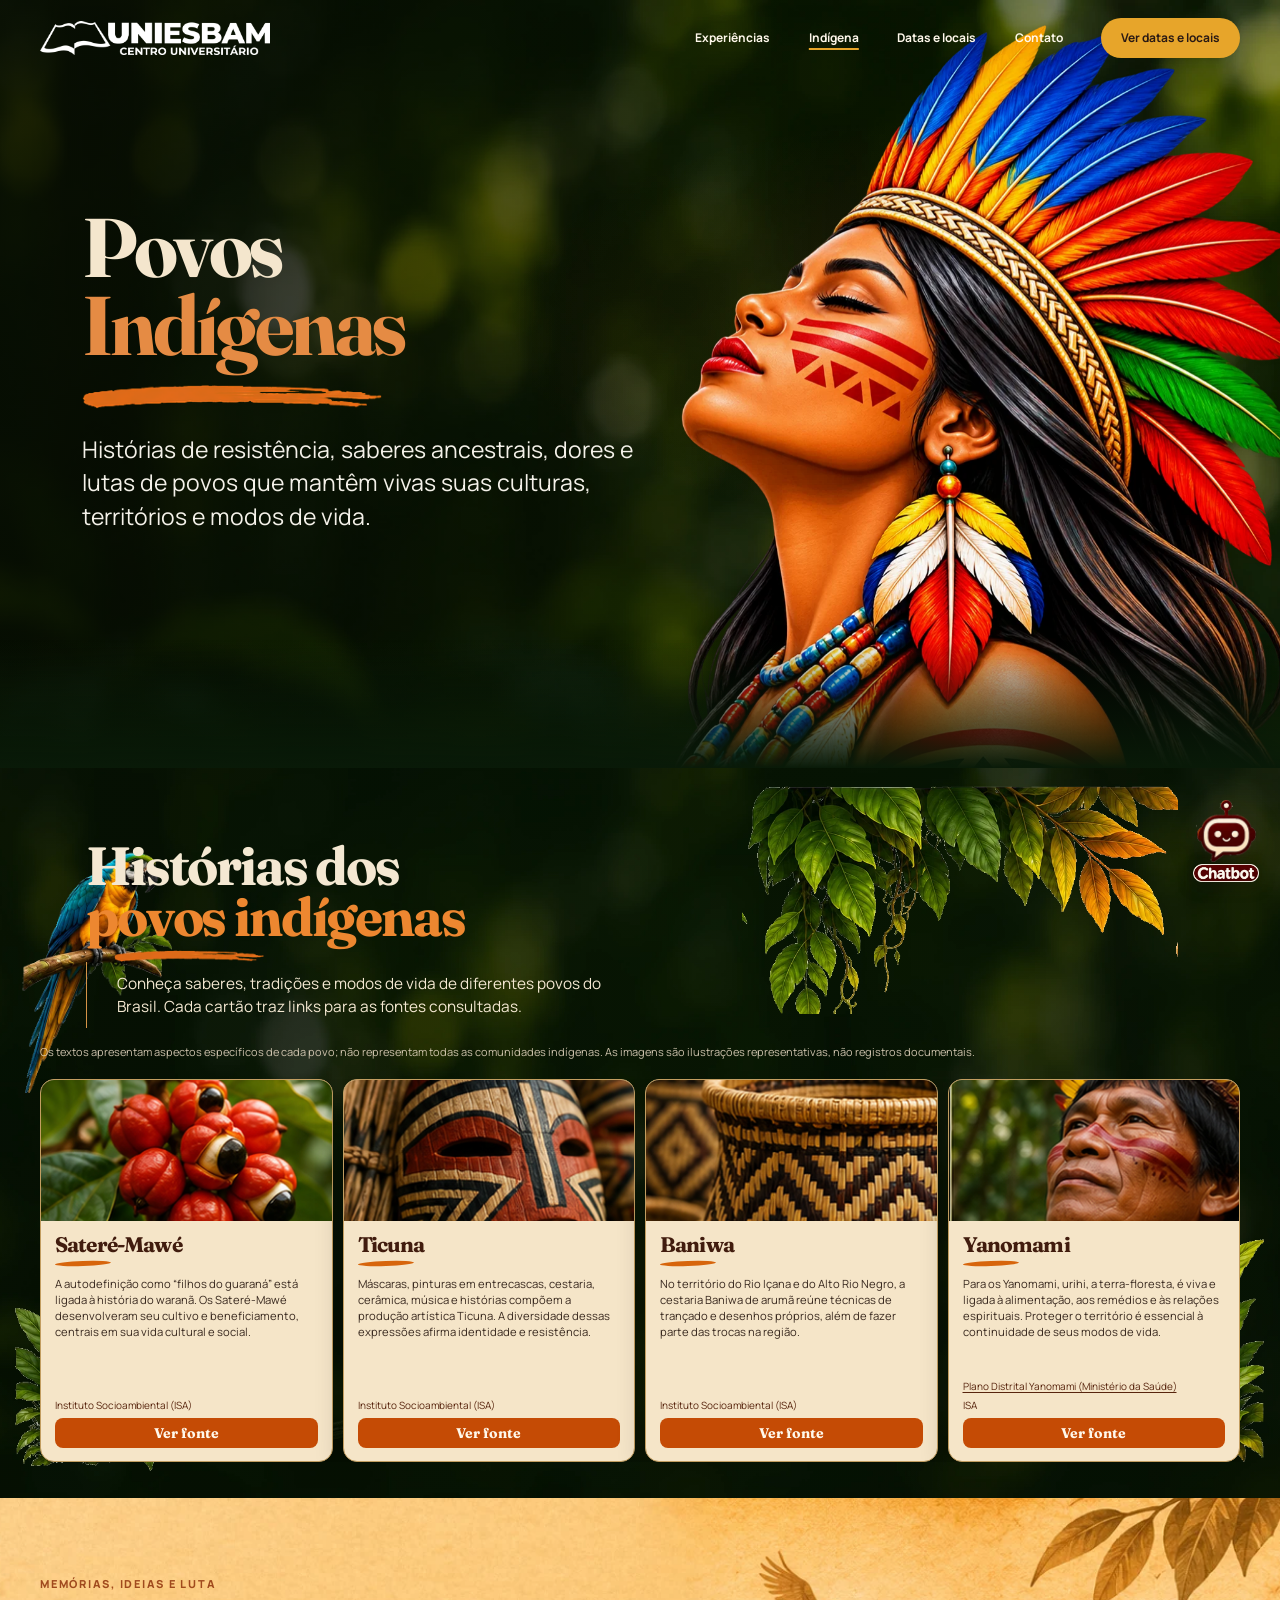
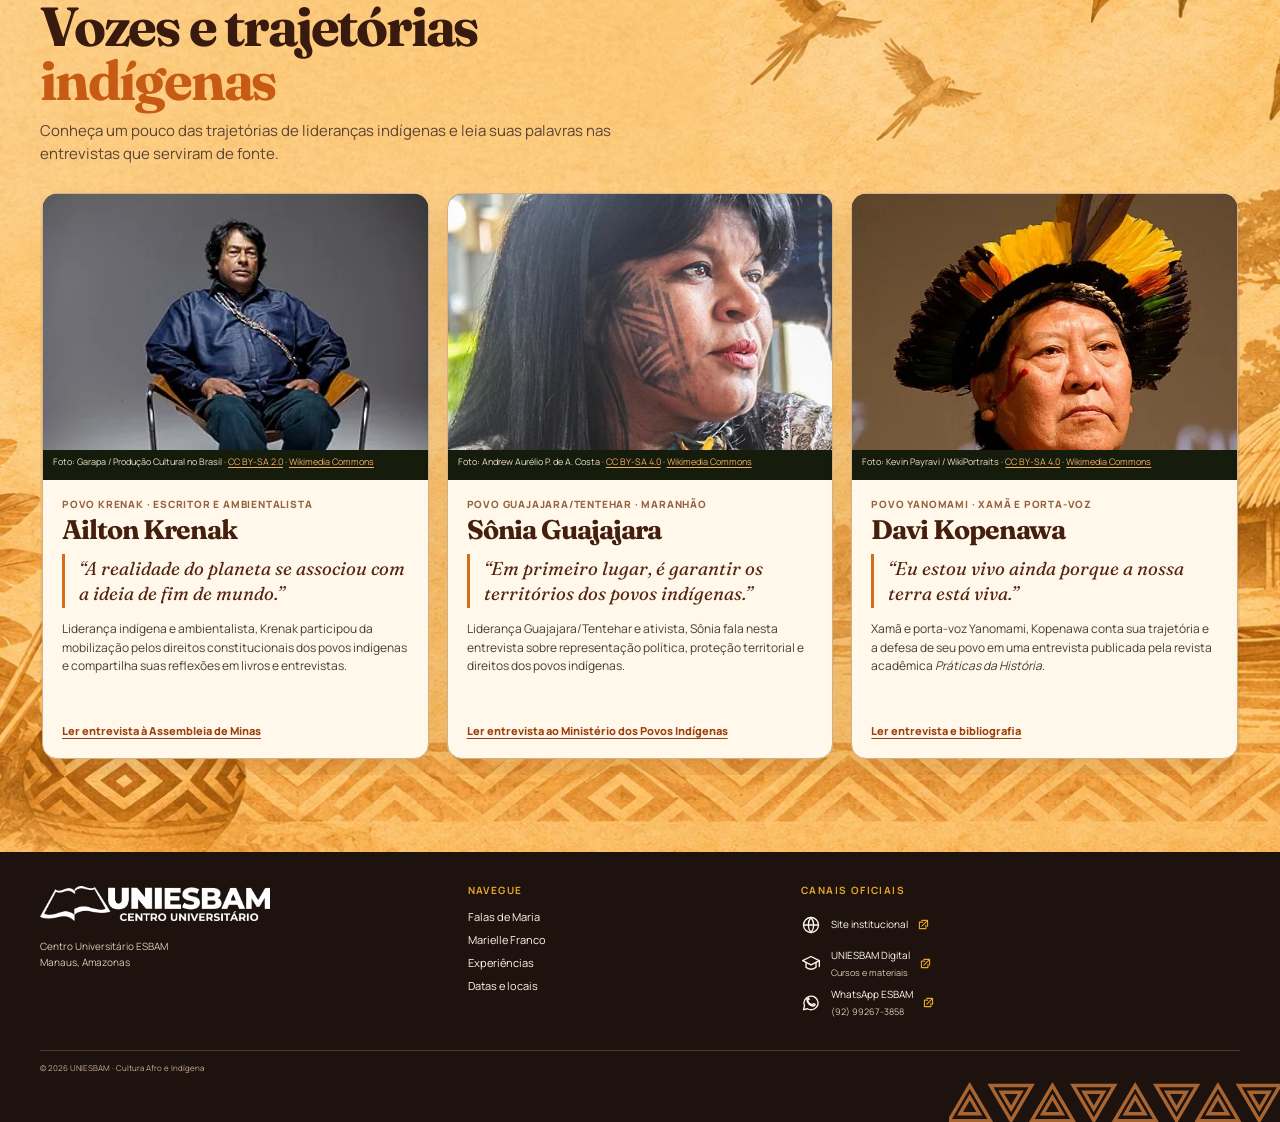
==== indigenas.html @ f7f9274e "Otimiza imagens em WebP para carregamento rápido" ====
<!doctype html>
<html lang="pt-BR">
<head>
  <meta charset="utf-8">
  <link rel="icon" href="assets/favicon.png?v=1" type="image/png" sizes="64x64">
  <meta name="viewport" content="width=device-width, initial-scale=1">
  <meta name="theme-color" content="#101608">
  <meta name="description" content="Hist&oacute;rias de resist&ecirc;ncia, saberes ancestrais, lutas e culturas dos povos ind&iacute;genas.">
  <title>Povos Ind&iacute;genas | UNIESBAM</title>
  <link rel="preconnect" href="https://fonts.googleapis.com">
  <link rel="preconnect" href="https://fonts.gstatic.com" crossorigin>
  <link href="https://fonts.googleapis.com/css2?family=Fraunces:opsz,wght@9..144,500;9..144,600;9..144,700&family=Manrope:wght@400;500;600;700;800&display=swap" rel="stylesheet">
  <link rel="stylesheet" href="assets/tokens.css">
  <link rel="stylesheet" href="css/estilos.css">
  <link rel="stylesheet" href="css/indigenas.css">
  <script src="js/script.js" defer></script>
</head>
<body class="pagina-indigenas">
  <a class="pular-conteudo" href="#conteudo">Pular para o conte&uacute;do</a>
  <header class="cabecalho" id="inicio">
    <div class="container cabecalho__interno">
      <a class="marca" href="index.html#inicio" aria-label="UNIESBAM — in&iacute;cio">
        <img class="marca__imagem" src="assets/logo-uniesbam-oficial-branca.png" alt="UNIESBAM — Centro Universit&aacute;rio ESBAM" width="703" height="106">
      </a>
      <button class="menu-alternar" type="button" aria-expanded="false" aria-controls="navegacao-principal" aria-label="Abrir menu">
        <span></span><span></span><span></span>
      </button>
      <nav class="navegacao" id="navegacao-principal" aria-label="Navega&ccedil;&atilde;o principal">
        <a href="index.html#experiencias">Experi&ecirc;ncias</a>
        <a href="indigenas.html" aria-current="page">Ind&iacute;gena</a>
        <a href="index.html#datas">Datas e locais</a>
        <a href="index.html#contato">Contato</a>
        <a class="navegacao__cta" href="index.html#datas">Ver datas e locais</a>
      </nav>
    </div>
  </header>
  <main id="conteudo">
    <section class="ind-hero" aria-labelledby="titulo-indigenas">
      <div class="ind-hero__copy">
        <h1 id="titulo-indigenas">Povos<br><span>Ind&iacute;genas</span></h1>
        <img class="ind-hero__pincelada" src="assets/indigenas/05_pincelada_laranja.png" alt="" aria-hidden="true">
        <p>Hist&oacute;rias de resist&ecirc;ncia, saberes ancestrais, dores e lutas de povos que mant&ecirc;m vivas suas culturas, territ&oacute;rios e modos de vida.</p>
      </div>
      <img class="ind-hero__personagem" src="assets/optimized/02_personagem_indigena_espelhada_transparente.webp" alt="Ilustra&ccedil;&atilde;o art&iacute;stica de uma mulher ind&iacute;gena com cocar de penas coloridas, adornos e pintura facial." width="1536" height="1024">
    </section>
    <section class="historias" id="historias" aria-labelledby="titulo-historias">
      <img class="historias__ornamento historias__ornamento--arara" src="assets/optimized/01_arara_amarela_azul_sem_borda_v2.webp" alt="" aria-hidden="true">
      <img class="historias__ornamento historias__ornamento--folhas-topo" src="assets/optimized/02_folhas_superiores_sem_borda_v2.webp" alt="" aria-hidden="true">
      <img class="historias__ornamento historias__ornamento--folhas-esquerda" src="assets/optimized/05_folhagem_inferior_esquerda_sem_borda_v2.webp" alt="" aria-hidden="true">
      <img class="historias__ornamento historias__ornamento--folhas-direita" src="assets/optimized/06_folhagem_inferior_direita_sem_borda_v2.webp" alt="" aria-hidden="true">
      <img class="historias__ornamento historias__ornamento--ondas" src="assets/optimized/08_linhas_ondas_ornamentais_sem_borda_v2.webp" alt="" aria-hidden="true">
      <div class="container">
        <header class="historias__cabecalho">
          <div class="historias__abertura">
            <h2 id="titulo-historias">Hist&oacute;rias dos<br><span>povos ind&iacute;genas</span></h2>
            <p>Conhe&ccedil;a saberes, tradi&ccedil;&otilde;es e modos de vida de diferentes povos do Brasil. Cada cart&atilde;o traz links para as fontes consultadas.</p>
          </div>
        </header>
        <p class="historias__nota">Os textos apresentam aspectos espec&iacute;ficos de cada povo; n&atilde;o representam todas as comunidades ind&iacute;genas. As imagens s&atilde;o ilustra&ccedil;&otilde;es representativas, n&atilde;o registros documentais.</p>
        <div class="historias__janela" data-historias-janela role="region" aria-roledescription="carrossel" aria-label="Povos indígenas do Brasil" aria-live="off">
        <div class="historias__grade" data-historias-carrossel>
          <article class="historia-card">
            <img class="historia-card__imagem" src="assets/indigenas/historias/01_satere_mawe_guarana.webp" alt="Ilustra&ccedil;&atilde;o de frutos de guaran&aacute; entre folhas verdes." width="1200" height="750" loading="lazy">
            <div class="historia-card__corpo">
              <h3>Sater&eacute;-Maw&eacute;</h3>
              <p>A autodefini&ccedil;&atilde;o como &ldquo;filhos do guaran&aacute;&rdquo; est&aacute; ligada &agrave; hist&oacute;ria do waran&atilde;. Os Sater&eacute;-Maw&eacute; desenvolveram seu cultivo e beneficiamento, centrais em sua vida cultural e social.</p>
              <a class="historia-card__fonte" href="https://pib.socioambiental.org/pt/Povo%3ASater%C3%A9_Maw%C3%A9" target="_blank" rel="noopener noreferrer"><span>Instituto Socioambiental (ISA)</span><strong>Ver fonte</strong></a>
            </div>
          </article>
          <article class="historia-card">
            <img class="historia-card__imagem" src="assets/indigenas/historias/02_ticuna_arte_mascaras.webp" alt="Ilustra&ccedil;&atilde;o de m&aacute;scara e grafismos inspirados em arte Ticuna." width="1200" height="750" loading="lazy">
            <div class="historia-card__corpo">
              <h3>Ticuna</h3>
              <p>M&aacute;scaras, pinturas em entrecascas, cestaria, cer&acirc;mica, m&uacute;sica e hist&oacute;rias comp&otilde;em a produ&ccedil;&atilde;o art&iacute;stica Ticuna. A diversidade dessas express&otilde;es afirma identidade e resist&ecirc;ncia.</p>
              <a class="historia-card__fonte" href="https://pib.socioambiental.org/pt/Povo%3ATicuna" target="_blank" rel="noopener noreferrer"><span>Instituto Socioambiental (ISA)</span><strong>Ver fonte</strong></a>
            </div>
          </article>
          <article class="historia-card">
            <img class="historia-card__imagem" src="assets/indigenas/historias/03_baniwa_cestaria_aruma.webp" alt="Ilustra&ccedil;&atilde;o de cestaria Baniwa de arum&atilde; com fibras naturais." width="1200" height="750" loading="lazy">
            <div class="historia-card__corpo">
              <h3>Baniwa</h3>
              <p>No territ&oacute;rio do Rio I&ccedil;ana e do Alto Rio Negro, a cestaria Baniwa de arum&atilde; re&uacute;ne t&eacute;cnicas de tran&ccedil;ado e desenhos pr&oacute;prios, al&eacute;m de fazer parte das trocas na regi&atilde;o.</p>
              <a class="historia-card__fonte" href="https://pib.socioambiental.org/pt/Povo%3ABaniwa" target="_blank" rel="noopener noreferrer"><span>Instituto Socioambiental (ISA)</span><strong>Ver fonte</strong></a>
            </div>
          </article>
          <article class="historia-card">
            <figure class="historia-card__figura">
              <img class="historia-card__imagem" src="assets/indigenas/historias/04_retrato_indigena_ilustrativo.webp" alt="Ilustra&ccedil;&atilde;o de um homem ind&iacute;gena fict&iacute;cio; n&atilde;o representa uma etnia espec&iacute;fica." width="1200" height="750" loading="lazy">
            </figure>
            <div class="historia-card__corpo">
              <h3>Yanomami</h3>
              <p>Para os Yanomami, urihi, a terra-floresta, &eacute; viva e ligada &agrave; alimenta&ccedil;&atilde;o, aos rem&eacute;dios e &agrave;s rela&ccedil;&otilde;es espirituais. Proteger o territ&oacute;rio &eacute; essencial &agrave; continuidade de seus modos de vida.</p>
              <div class="historia-card__fontes">
                <a class="historia-card__fonte" href="https://pib.socioambiental.org/pt/Povo%3AYanomami" target="_blank" rel="noopener noreferrer"><span>ISA</span><strong>Ver fonte</strong></a>
                <a class="historia-card__fonte-secundaria" href="https://www.gov.br/saude/pt-br/composicao/sesai/planos-distritais-2024-2027/plano-distrital-yanomami" target="_blank" rel="noopener noreferrer">Plano Distrital Yanomami (Minist&eacute;rio da Sa&uacute;de)</a>
              </div>
            </div>
          </article>
          <article class="historia-card">
            <figure class="historia-card__figura">
              <img class="historia-card__imagem" src="assets/optimized/guarani-mbya.webp" alt="Menino Mbya Guarani à beira de um riacho." width="960" height="640" loading="lazy">
              <figcaption>Foto: Horacio Cambeiro · <a href="https://creativecommons.org/licenses/by-sa/4.0/" target="_blank" rel="noopener noreferrer">CC BY-SA 4.0</a> · <a href="https://commons.wikimedia.org/wiki/File:Mbya_Guarani_Boy_with_a_dog.jpg" target="_blank" rel="noopener noreferrer">Wikimedia Commons</a></figcaption>
            </figure>
            <div class="historia-card__corpo">
              <h3>Guarani Mbya</h3>
              <p>Os Mbya mantêm práticas próprias de cultivo e uma relação entre agricultura, vida comunitária e celebrações. A diversidade de variedades tradicionais de milho e outros cultivos tem papel importante nesse conhecimento.</p>
              <a class="historia-card__fonte" href="https://pib.socioambiental.org/pt/Povo%3AGuarani_Mbya" target="_blank" rel="noopener noreferrer"><span>Instituto Socioambiental (ISA)</span><strong>Ver fonte</strong></a>
            </div>
          </article>
          <article class="historia-card">
            <figure class="historia-card__figura">
              <img class="historia-card__imagem" src="assets/optimized/mebengokre-kayapo.webp" alt="Patkore Kayapó durante a COP30 em Belém." width="960" height="640" loading="lazy">
              <figcaption>Foto: Xuthoria · <a href="https://creativecommons.org/licenses/by-sa/4.0/" target="_blank" rel="noopener noreferrer">CC BY-SA 4.0</a> · <a href="https://commons.wikimedia.org/wiki/File:COP30_-_Patkore_Kayap%C3%B3_01.jpg" target="_blank" rel="noopener noreferrer">Wikimedia Commons</a></figcaption>
            </figure>
            <div class="historia-card__corpo">
              <h3>Mebêngôkre (Kayapó)</h3>
              <p>Mebêngôkre é a autodenominação do povo conhecido também como Kayapó. A vida coletiva inclui uma forte tradição de oratória e cerimônias que articulam relações entre aldeia, floresta e mundo natural.</p>
              <a class="historia-card__fonte" href="https://pib.socioambiental.org/pt/Povo%3AMebeng%C3%B4kre_%28Kayap%C3%B3%29" target="_blank" rel="noopener noreferrer"><span>Instituto Socioambiental (ISA)</span><strong>Ver fonte</strong></a>
            </div>
          </article>
          <article class="historia-card">
            <figure class="historia-card__figura">
              <img class="historia-card__imagem" src="assets/optimized/wajapi.webp" alt="Artesanato Wajãpi fotografado em Macapá." width="960" height="640" loading="lazy">
              <figcaption>Crédito: Márcia do Carmo / MTur · Domínio público · <a href="https://commons.wikimedia.org/wiki/File:MarciaDoCarmo_Artesanato_colar_etnia_waiapi_Macapa_AP_(27100149438).jpg" target="_blank" rel="noopener noreferrer">Wikimedia Commons</a></figcaption>
            </figure>
            <div class="historia-card__corpo">
              <h3>Wajãpi</h3>
              <p>No Amapá, os Wajãpi vivem em aldeias e casas distribuídas entre rios, roças e caminhos. A mobilidade entre esses lugares acompanha atividades cotidianas e relações entre diferentes grupos locais.</p>
              <a class="historia-card__fonte" href="https://pib.socioambiental.org/pt/Povo%3AWaj%C3%A3pi" target="_blank" rel="noopener noreferrer"><span>Instituto Socioambiental (ISA)</span><strong>Ver fonte</strong></a>
            </div>
          </article>
          <article class="historia-card">
            <figure class="historia-card__figura">
              <img class="historia-card__imagem" src="assets/optimized/kraho.webp" alt="Cesto Krahô da coleção sul-americana do Museu Americano de História Natural." width="960" height="640" loading="lazy">
              <figcaption>Foto: Daderot · <a href="https://creativecommons.org/publicdomain/zero/1.0/" target="_blank" rel="noopener noreferrer">CC0</a> · <a href="https://commons.wikimedia.org/wiki/File:Basket,_Krah%C3%B4_-_AMNH_-_DSC06166.JPG" target="_blank" rel="noopener noreferrer">Wikimedia Commons</a></figcaption>
            </figure>
            <div class="historia-card__corpo">
              <h3>Krahô</h3>
              <p>Povo Timbira do Tocantins, os Krahô mantêm conhecimentos e práticas coletivas ligados a rituais, transmissão de nomes e relações de parentesco. As corridas de toras integram diferentes celebrações.</p>
              <a class="historia-card__fonte" href="https://pib.socioambiental.org/pt/Povo%3AKrah%C3%B4" target="_blank" rel="noopener noreferrer"><span>Instituto Socioambiental (ISA)</span><strong>Ver fonte</strong></a>
            </div>
          </article>
          <article class="historia-card">
            <figure class="historia-card__figura">
              <img class="historia-card__imagem" src="assets/optimized/wauja.webp" alt="Cacique Wauja Atamaitsumpa, na aldeia Piyulaga, em 2007." width="960" height="640" loading="lazy">
              <figcaption>Foto: Ian Starr · <a href="https://creativecommons.org/licenses/by-sa/3.0/" target="_blank" rel="noopener noreferrer">CC BY-SA 3.0</a> · <a href="https://commons.wikimedia.org/wiki/File:Chief-Atamai-2007.jpg" target="_blank" rel="noopener noreferrer">Wikimedia Commons</a></figcaption>
            </figure>
            <div class="historia-card__corpo">
              <h3>Wauja</h3>
              <p>Habitantes do Território Indígena do Xingu, os Wauja são reconhecidos por sua cerâmica, cestaria, arte plumária e máscaras rituais. Esses conhecimentos se relacionam a uma cosmologia própria.</p>
              <a class="historia-card__fonte" href="https://pib.socioambiental.org/pt/Povo%3AWauja" target="_blank" rel="noopener noreferrer"><span>Instituto Socioambiental (ISA)</span><strong>Ver fonte</strong></a>
            </div>
          </article>
        </div>
        </div>
      </div>
    </section>
    <section class="vozes" id="vozes" aria-labelledby="titulo-vozes">
      <div class="container">
        <header class="vozes__cabecalho">
          <p class="vozes__sobretitulo">Mem&oacute;rias, ideias e luta</p>
          <h2 id="titulo-vozes">Vozes e trajet&oacute;rias<br><span>ind&iacute;genas</span></h2>
          <p>Conhe&ccedil;a um pouco das trajet&oacute;rias de lideran&ccedil;as ind&iacute;genas e leia suas palavras nas entrevistas que serviram de fonte.</p>
        </header>
        <div class="vozes__janela">
        <div class="vozes__grade" data-vozes-carrossel role="region" aria-roledescription="carrossel" aria-label="Trajet&oacute;rias e falas de pessoas ind&iacute;genas" aria-live="off">
          <article class="voz-card">
            <figure class="voz-card__retrato">
              <img src="assets/optimized/ailton-krenak.webp" alt="Ailton Krenak sentado durante entrevista." width="330" height="220" loading="lazy">
              <figcaption>Foto: Garapa / Produ&ccedil;&atilde;o Cultural no Brasil &middot; <a href="https://creativecommons.org/licenses/by-sa/2.0/" target="_blank" rel="noopener noreferrer">CC BY-SA 2.0</a> &middot; <a href="https://commons.wikimedia.org/wiki/File:Ailton_Krenak_(5269420566).jpg" target="_blank" rel="noopener noreferrer">Wikimedia Commons</a></figcaption>
            </figure>
            <div class="voz-card__corpo">
              <p class="voz-card__povo">Povo Krenak &middot; escritor e ambientalista</p>
              <h3>Ailton Krenak</h3>
              <blockquote>&ldquo;A realidade do planeta se associou com a ideia de fim de mundo.&rdquo;</blockquote>
              <p class="voz-card__bio">Lideran&ccedil;a ind&iacute;gena e ambientalista, Krenak participou da mobiliza&ccedil;&atilde;o pelos direitos constitucionais dos povos ind&iacute;genas e compartilha suas reflex&otilde;es em livros e entrevistas.</p>
              <a class="voz-card__fonte" href="https://www.almg.gov.br/acompanhe/noticias/arquivos/2020/07/29_memoria_e_poder_ailton_krenak.html" target="_blank" rel="noopener noreferrer">Ler entrevista &agrave; Assembleia de Minas</a>
            </div>
          </article>
          <article class="voz-card">
            <figure class="voz-card__retrato">
              <img src="assets/optimized/sonia-guajajara.webp" alt="S&ocirc;nia Guajajara em retrato durante encontro do PSOL em 2017." width="330" height="220" loading="lazy">
              <figcaption>Foto: Andrew Aur&eacute;lio P. de A. Costa &middot; <a href="https://creativecommons.org/licenses/by-sa/4.0/" target="_blank" rel="noopener noreferrer">CC BY-SA 4.0</a> &middot; <a href="https://commons.wikimedia.org/wiki/File:S%C3%B4nia_Guajajara_(cropped).jpg" target="_blank" rel="noopener noreferrer">Wikimedia Commons</a></figcaption>
            </figure>
            <div class="voz-card__corpo">
              <p class="voz-card__povo">Povo Guajajara/Tentehar &middot; Maranh&atilde;o</p>
              <h3>S&ocirc;nia Guajajara</h3>
              <blockquote>&ldquo;Em primeiro lugar, &eacute; garantir os territ&oacute;rios dos povos ind&iacute;genas.&rdquo;</blockquote>
              <p class="voz-card__bio">Lideran&ccedil;a Guajajara/Tentehar e ativista, S&ocirc;nia fala nesta entrevista sobre representa&ccedil;&atilde;o pol&iacute;tica, prote&ccedil;&atilde;o territorial e direitos dos povos ind&iacute;genas.</p>
              <a class="voz-card__fonte" href="https://www.gov.br/povosindigenas/pt-br/assuntos/entrevistas/2023/10/ministra-dos-povos-indigenas-do-brasil-fala-sobre-o-direito-a-terra-a-emergencia-climatica-e-o-empoderamento-das-mulheres" target="_blank" rel="noopener noreferrer">Ler entrevista ao Minist&eacute;rio dos Povos Ind&iacute;genas</a>
            </div>
          </article>
          <article class="voz-card">
            <figure class="voz-card__retrato">
              <img src="assets/optimized/davi-kopenawa.webp" alt="Davi Kopenawa Yanomami no Festival de Cannes em 2024." width="330" height="220" loading="lazy">
              <figcaption>Foto: Kevin Payravi / WikiPortraits &middot; <a href="https://creativecommons.org/licenses/by-sa/4.0/" target="_blank" rel="noopener noreferrer">CC BY-SA 4.0</a> &middot; <a href="https://commons.wikimedia.org/wiki/File:Davi_Kopenawa_Yanomami_at_2024_Cannes_Film_Festival_for_The_Falling_Sky_(cropped).jpg" target="_blank" rel="noopener noreferrer">Wikimedia Commons</a></figcaption>
            </figure>
            <div class="voz-card__corpo">
              <p class="voz-card__povo">Povo Yanomami &middot; xam&atilde; e porta-voz</p>
              <h3>Davi Kopenawa</h3>
              <blockquote>&ldquo;Eu estou vivo ainda porque a nossa terra est&aacute; viva.&rdquo;</blockquote>
              <p class="voz-card__bio">Xam&atilde; e porta-voz Yanomami, Kopenawa conta sua trajet&oacute;ria e a defesa de seu povo em uma entrevista publicada pela revista acad&ecirc;mica <i>Pr&aacute;ticas da Hist&oacute;ria</i>.</p>
              <a class="voz-card__fonte" href="https://praticasdahistoria.pt/article/view/37201" target="_blank" rel="noopener noreferrer">Ler entrevista e bibliografia</a>
            </div>
          </article>
          <article class="voz-card">
            <figure class="voz-card__retrato">
              <img src="assets/optimized/mario-juruna.webp" alt="M&aacute;rio Juruna em plen&aacute;rio da C&acirc;mara dos Deputados." width="680" height="453" loading="lazy">
              <figcaption>Foto: Acervo da C&acirc;mara dos Deputados &middot; Dom&iacute;nio p&uacute;blico &middot; <a href="https://commons.wikimedia.org/wiki/File:Mario_Juruna_na_C%C3%A2mara.jpg" target="_blank" rel="noopener noreferrer">Wikimedia Commons</a></figcaption>
            </figure>
            <div class="voz-card__corpo">
              <p class="voz-card__povo">Povo Xavante &middot; cacique e deputado</p>
              <h3>M&aacute;rio Juruna</h3>
              <blockquote>&ldquo;Passei a trazer comigo um gravador como &uacute;nica arma contra as promessas mentirosas das autoridades.&rdquo;</blockquote>
              <p class="voz-card__bio">Primeiro deputado federal ind&iacute;gena eleito no Brasil, Juruna levou ao Congresso a defesa dos direitos e territ&oacute;rios ind&iacute;genas.</p>
              <a class="voz-card__fonte" href="https://imagem.camara.leg.br/Imagem/d/pdf/DCD01NOV1983.pdf" target="_blank" rel="noopener noreferrer">Ler discurso nos Anais da C&acirc;mara</a>
            </div>
          </article>
          <article class="voz-card">
            <figure class="voz-card__retrato">
              <img src="assets/optimized/txai-surui.webp" alt="Txai Suru&iacute; em retrato durante mobiliza&ccedil;&atilde;o clim&aacute;tica." width="680" height="453" loading="lazy">
              <figcaption>Foto: Ana Pessoa / M&iacute;dia Ninja / CopCollab25 &middot; <a href="https://creativecommons.org/licenses/by/4.0/" target="_blank" rel="noopener noreferrer">CC BY 4.0</a> &middot; <a href="https://commons.wikimedia.org/wiki/File:Txai-Surui-Foto-Ana-Pessoa_Midia-Ninja_CopCollab26.jpg" target="_blank" rel="noopener noreferrer">Wikimedia Commons</a></figcaption>
            </figure>
            <div class="voz-card__corpo">
              <p class="voz-card__povo">Povo Paiter Suru&iacute; &middot; ativista clim&aacute;tica</p>
              <h3>Txai Suru&iacute;</h3>
              <blockquote>&ldquo;A Terra est&aacute; falando. Ela nos diz que n&atilde;o temos mais tempo!&rdquo;</blockquote>
              <p class="voz-card__bio">Ativista ind&iacute;gena de Rond&ocirc;nia, Txai ganhou proje&ccedil;&atilde;o internacional ao discursar na abertura da COP26 sobre a crise clim&aacute;tica.</p>
              <a class="voz-card__fonte" href="https://site-antigo.socioambiental.org/pt-br/noticias-socioambientais/txai-surui-juventude-indigena-contra-a-emergencia-climatica" target="_blank" rel="noopener noreferrer">Ler perfil no Instituto Socioambiental</a>
            </div>
          </article>
          <article class="voz-card">
            <figure class="voz-card__retrato">
              <img src="assets/optimized/watatakalu-yawalapiti.webp" alt="Watatakalu Yawalapiti em audi&ecirc;ncia no Senado Federal." width="680" height="453" loading="lazy">
              <figcaption>Foto: Senado Federal &middot; <a href="https://creativecommons.org/licenses/by/2.0/" target="_blank" rel="noopener noreferrer">CC BY 2.0</a> &middot; <a href="https://commons.wikimedia.org/wiki/File:Watatakalu_Yawalapiti,_CDH_-_Comiss%C3%A3o_de_Direitos_Humanos_e_Legisla%C3%A7%C3%A3o_Participativa_(49643681718)_(cropped).jpg" target="_blank" rel="noopener noreferrer">Wikimedia Commons</a></figcaption>
            </figure>
            <div class="voz-card__corpo">
              <p class="voz-card__povo">Povo Yawalapiti &middot; lideran&ccedil;a de mulheres</p>
              <h3>Watatakalu Yawalapiti</h3>
              <blockquote>&ldquo;N&atilde;o. Watatakalu &eacute; o meu nome.&rdquo;</blockquote>
              <p class="voz-card__bio">Lideran&ccedil;a do povo Yawalapiti e articuladora das mulheres do Xingu, sua hist&oacute;ria oral destaca identidade, educa&ccedil;&atilde;o e protagonismo.</p>
              <a class="voz-card__fonte" href="https://museudapessoa.org/historia-de-vida/um-feminismo-ind-gena/" target="_blank" rel="noopener noreferrer">Ler hist&oacute;ria oral no Museu da Pessoa</a>
            </div>
          </article>
          <article class="voz-card">
            <figure class="voz-card__retrato">
              <img src="assets/optimized/daniel-munduruku.webp" alt="Retrato de Daniel Munduruku na Feira do Livro de Gotemburgo, em 2014." width="680" height="453" loading="lazy">
              <figcaption>Foto: Albin Olsson &middot; <a href="https://creativecommons.org/licenses/by-sa/4.0/" target="_blank" rel="noopener noreferrer">CC BY-SA 4.0</a> &middot; <a href="https://commons.wikimedia.org/wiki/File:Daniel_Munduruku,_G%C3%B6teborg_Book_Fair_2014_1.jpg" target="_blank" rel="noopener noreferrer">Wikimedia Commons</a></figcaption>
            </figure>
            <div class="voz-card__corpo">
              <p class="voz-card__povo">Povo Munduruku &middot; escritor e educador</p>
              <h3>Daniel Munduruku</h3>
              <blockquote>&ldquo;Como parte da sua mem&oacute;ria, da sua hist&oacute;ria, da sua identidade.&rdquo;</blockquote>
              <p class="voz-card__bio">Escritor e educador, Daniel publicou dezenas de livros e atua na valoriza&ccedil;&atilde;o da literatura e dos saberes ind&iacute;genas.</p>
              <a class="voz-card__fonte" href="https://ihu.unisinos.br/categorias/159-entrevistas/618239-lutamos-para-que-o-brasil-nos-perceba-como-nunca-nos-percebeu-como-parte-da-sua-memoria-da-sua-historia-da-sua-identidade-entrevista-especial-com-daniel-munduruku" target="_blank" rel="noopener noreferrer">Ler entrevista ao IHU</a>
            </div>
          </article>
          <article class="voz-card">
            <figure class="voz-card__retrato">
              <img src="assets/optimized/raoni-metuktire.webp" alt="Cacique Raoni Metuktire em retrato." width="680" height="453" loading="lazy">
              <figcaption>Foto: Nicolas Richoffer &middot; <a href="https://creativecommons.org/licenses/by-sa/4.0/" target="_blank" rel="noopener noreferrer">CC BY-SA 4.0</a> &middot; <a href="https://commons.wikimedia.org/wiki/File:Raoni_Metuktire_2010.jpg" target="_blank" rel="noopener noreferrer">Wikimedia Commons</a></figcaption>
            </figure>
            <div class="voz-card__corpo">
              <p class="voz-card__povo">Povo Meb&ecirc;ng&ocirc;kre (Kayap&oacute;) &middot; lideran&ccedil;a</p>
              <h3>Raoni Metuktire</h3>
              <blockquote>&ldquo;Minha luta, minha fala &eacute; para protegermos nossas florestas, nossos rios, nossa terra.&rdquo;</blockquote>
              <p class="voz-card__bio">Cacique e lideran&ccedil;a Meb&ecirc;ng&ocirc;kre reconhecida internacionalmente pela defesa dos povos ind&iacute;genas e da Amaz&ocirc;nia.</p>
              <a class="voz-card__fonte" href="https://www.gov.br/museudoindio/pt-br/assuntos/noticias/2023/em-visita-ao-museu-do-indio-cacique-raoni-diz-que-governo-deve-apoiar-o-trabalho-desenvolvido-pelo-orgao/" target="_blank" rel="noopener noreferrer">Ler entrevista ao Museu do &Iacute;ndio</a>
            </div>
          </article>
          <article class="voz-card">
            <figure class="voz-card__retrato">
              <img src="assets/optimized/celia-xakriaba.webp" alt="C&eacute;lia Xakriab&aacute; durante audi&ecirc;ncia no Senado." width="680" height="453" loading="lazy">
              <figcaption>Foto: Ag&ecirc;ncia Senado &middot; <a href="https://creativecommons.org/licenses/by/2.0/" target="_blank" rel="noopener noreferrer">CC BY 2.0</a> &middot; <a href="https://commons.wikimedia.org/wiki/File:2023-09-26_CPMI_do_8_de_Janeiro_02_(C%C3%A9lia_Xakriab%C3%A1).jpg" target="_blank" rel="noopener noreferrer">Wikimedia Commons</a></figcaption>
            </figure>
            <div class="voz-card__corpo">
              <p class="voz-card__povo">Povo Xakriab&aacute; &middot; educadora e deputada</p>
              <h3>C&eacute;lia Xakriab&aacute;</h3>
              <blockquote>&ldquo;O territ&oacute;rio &eacute; nosso corpo, nosso esp&iacute;rito.&rdquo;</blockquote>
              <p class="voz-card__bio">Professora e deputada federal, C&eacute;lia leva ao debate p&uacute;blico a defesa dos territ&oacute;rios, da educa&ccedil;&atilde;o ind&iacute;gena e do Cerrado.</p>
              <a class="voz-card__fonte" href="https://cnte.org.br/noticias/entrevista-celia-xakriaba-bolsonaro-elegeu-a-nos-povos-indigenas-como-inimigos-numero-1-de-seu-projeto-822d" target="_blank" rel="noopener noreferrer">Ler entrevista &agrave; Revista M&aacute;tria</a>
            </div>
          </article>
          <article class="voz-card">
            <figure class="voz-card__retrato">
              <img src="assets/optimized/juma-xipaia.webp" alt="Juma Xipaia em evento do Minist&eacute;rio da Ci&ecirc;ncia, Tecnologia e Inova&ccedil;&atilde;o." width="680" height="453" loading="lazy">
              <figcaption>Foto: Minist&eacute;rio da Ci&ecirc;ncia, Tecnologia e Inova&ccedil;&atilde;o &middot; <a href="https://creativecommons.org/licenses/by/2.0/" target="_blank" rel="noopener noreferrer">CC BY 2.0</a> &middot; <a href="https://commons.wikimedia.org/wiki/File:01_03_2023_-_Caf%C3%A9_da_Manh%C3%A3_do_M%C3%AAs_Internacional_das_Mulheres_(52718970592).jpg" target="_blank" rel="noopener noreferrer">Wikimedia Commons</a></figcaption>
            </figure>
            <div class="voz-card__corpo">
              <p class="voz-card__povo">Povo Xipaya &middot; cacica e ativista</p>
              <h3>Juma Xipaia</h3>
              <blockquote>&ldquo;Eu quero que os meus filhos vivam e usufruam do nosso territ&oacute;rio.&rdquo;</blockquote>
              <p class="voz-card__bio">Cacica do Xingu e defensora de seu territ&oacute;rio, Juma tamb&eacute;m atuou na Secretaria Nacional de Articula&ccedil;&atilde;o e Promo&ccedil;&atilde;o de Direitos Ind&iacute;genas.</p>
              <a class="voz-card__fonte" href="https://www2.enap.gov.br/acontece/noticias/cacica-juma-xipaia-exalta-interconex%C3%A3o-entre-clima-mulheres-e-territ%C3%B3rio-no-novo-epis%C3%B3dio-do-podecast/" target="_blank" rel="noopener noreferrer">Ouvir e ler entrevista &agrave; Enap</a>
            </div>
          </article>
          <article class="voz-card">
            <figure class="voz-card__retrato">
              <img src="assets/optimized/alessandra-korap.webp" alt="Alessandra Korap Munduruku em audi&ecirc;ncia no Senado Federal." width="680" height="453" loading="lazy">
              <figcaption>Foto: Senado Federal &middot; <a href="https://creativecommons.org/licenses/by/2.0/" target="_blank" rel="noopener noreferrer">CC BY 2.0</a> &middot; <a href="https://commons.wikimedia.org/wiki/File:CDH_-_Comiss%C3%A3o_de_Direitos_Humanos_e_Legisla%C3%A7%C3%A3o_Participativa_(49644134922)_(cropped).jpg" target="_blank" rel="noopener noreferrer">Wikimedia Commons</a></figcaption>
            </figure>
            <div class="voz-card__corpo">
              <p class="voz-card__povo">Povo Munduruku &middot; defensora territorial</p>
              <h3>Alessandra Korap</h3>
              <blockquote>&ldquo;Quando &eacute; para defender nosso territ&oacute;rio, a gente vira gigante, vira on&ccedil;a.&rdquo;</blockquote>
              <p class="voz-card__bio">Lideran&ccedil;a Munduruku do m&eacute;dio Tapaj&oacute;s, reconhecida por organizar a defesa territorial contra garimpo ilegal e grandes empreendimentos.</p>
              <a class="voz-card__fonte" href="https://www.uol.com.br/ecoa/ultimas-noticias/2025/09/14/alessandra-korap-munduruku.htm" target="_blank" rel="noopener noreferrer">Ler entrevista ao UOL Ecoa</a>
            </div>
          </article>
          <article class="voz-card">
            <figure class="voz-card__retrato">
              <img src="assets/optimized/geni-nunez.webp" alt="Geni N&uacute;&ntilde;ez em encontro na Universidade Nova de Lisboa." width="680" height="453" loading="lazy">
              <figcaption>Foto: Contaminadas &middot; <a href="https://creativecommons.org/licenses/by-sa/4.0/" target="_blank" rel="noopener noreferrer">CC BY-SA 4.0</a> &middot; <a href="https://commons.wikimedia.org/wiki/File:Geni_N%C3%BA%C3%B1ez_na_Universidade_Nova_de_Lisboa_(NOVA_FCSH_-_UNL)_01.jpg" target="_blank" rel="noopener noreferrer">Wikimedia Commons</a></figcaption>
            </figure>
            <div class="voz-card__corpo">
              <p class="voz-card__povo">Povo Guarani &middot; psic&oacute;loga e pesquisadora</p>
              <h3>Geni N&uacute;&ntilde;ez</h3>
              <blockquote>&ldquo;O mundo &eacute; mais interessante do que o binarismo nos sugere.&rdquo;</blockquote>
              <p class="voz-card__bio">Psic&oacute;loga, escritora e pesquisadora Guarani, Geni aborda diversidade, rela&ccedil;&otilde;es e os efeitos da coloniza&ccedil;&atilde;o.</p>
              <a class="voz-card__fonte" href="https://www.matinaljornalismo.com.br/matinal/colunistas-matinal/tudo-e-genero/geni-nunez-onde-ha-universalismo-ha-violencia/" target="_blank" rel="noopener noreferrer">Ler entrevista &agrave; Matinal</a>
            </div>
          </article>
          <article class="voz-card">
            <figure class="voz-card__retrato">
              <img src="assets/optimized/joenia-wapichana.webp" alt="Jo&ecirc;nia Wapichana em retrato institucional." width="680" height="453" loading="lazy">
              <figcaption>Foto: Tribunal de Justi&ccedil;a do Par&aacute; &middot; <a href="https://creativecommons.org/publicdomain/zero/1.0/" target="_blank" rel="noopener noreferrer">CC0</a> &middot; <a href="https://commons.wikimedia.org/wiki/File:2023-08-04_Joenia_Wapichana_(cropped).jpg" target="_blank" rel="noopener noreferrer">Wikimedia Commons</a></figcaption>
            </figure>
            <div class="voz-card__corpo">
              <p class="voz-card__povo">Povo Wapichana &middot; advogada e lideran&ccedil;a</p>
              <h3>Jo&ecirc;nia Wapichana</h3>
              <blockquote>&ldquo;A necessidade de ter uma representa&ccedil;&atilde;o parlamentar ind&iacute;gena no Congresso Nacional e defender os direitos ind&iacute;genas.&rdquo;</blockquote>
              <p class="voz-card__bio">Advogada, foi a primeira mulher ind&iacute;gena eleita deputada federal no Brasil e a primeira pessoa ind&iacute;gena a presidir a Funai.</p>
              <a class="voz-card__fonte" href="https://www.gov.br/funai/pt-br/assuntos/noticias/2018/funai-entrevista-joenia-wapixana-a-primeira-mulher-indigena-a-ser-eleita-deputada-federal-no-brasil" target="_blank" rel="noopener noreferrer">Ler entrevista &agrave; Funai</a>
            </div>
          </article>
        </div>
        </div>
      </div>
    </section>
  </main>

<footer class="rodape" id="contato">
    <div class="container rodape__grade">
      <div class="rodape__institucional">
        <a class="marca marca--rodape" href="indigenas.html#inicio" aria-label="UNIESBAM — início"><img class="marca__imagem"
            src="assets/logo-uniesbam-oficial-branca.png" alt="UNIESBAM — Centro Universitário ESBAM" width="703"
            height="106"></a>
        <p>Centro Universitário ESBAM<br>Manaus, Amazonas</p>
      </div>
      <nav class="rodape__navegacao" aria-label="Navegação do rodapé">
        <h2>Navegue</h2>
        <a href="index.html#falas-de-maria">Falas de Maria</a><a href="index.html#marielle">Marielle
          Franco</a><a href="index.html#experiencias">Experiências</a><a href="index.html#datas">Datas e locais</a>
      </nav>
      <div class="rodape__canais">
        <h2>Canais oficiais</h2>
        <a href="https://esbam.edu.br/" target="_blank" rel="noopener noreferrer"
          aria-label="Site institucional ESBAM, abre em nova aba">
          <svg viewBox="0 0 24 24" aria-hidden="true">
            <circle cx="12" cy="12" r="9" />
            <path d="M3 12h18M12 3a14 14 0 0 1 0 18M12 3a14 14 0 0 0 0 18" />
          </svg><span>Site institucional</span><svg class="icone-externo" viewBox="0 0 16 16" aria-hidden="true"><path d="M6 3h7v7M13 3 6 10"/><path d="M11 9v4H3V5h4"/></svg>
        </a>
        <a href="https://uniesbamdigital.esbam.edu.br/" target="_blank" rel="noopener noreferrer"
          aria-label="UNIESBAM Digital, portal de cursos e materiais, abre em nova aba">
          <svg viewBox="0 0 24 24" aria-hidden="true">
            <path d="m2 8 10-5 10 5-10 5L2 8Z" />
            <path d="M6 10v6c3 3 9 3 12 0v-6M22 8v7" />
          </svg><span>UNIESBAM Digital<small>Cursos e materiais</small></span><svg class="icone-externo" viewBox="0 0 16 16" aria-hidden="true"><path d="M6 3h7v7M13 3 6 10"/><path d="M11 9v4H3V5h4"/></svg>
        </a>
        <a href="https://wa.me/5592992673858" target="_blank" rel="noopener noreferrer"
          aria-label="WhatsApp ESBAM, (92) 99267-3858, abre em nova aba">
          <svg viewBox="0 0 24 24" aria-hidden="true">
            <path d="M20.5 11.5a8.5 8.5 0 0 1-12.7 7.4L3 20l1.2-4.5a8.5 8.5 0 1 1 16.3-4Z" />
            <path
              d="M8 8.2c.5 3 2.8 5.3 5.8 5.8l1.2-1.2 2 .8c-.2 1.2-1.1 2-2.3 2-3.8-.2-7.5-3.9-7.7-7.7 0-1.2.8-2.1 2-2.3l.8 2L8 8.2Z" />
          </svg><span>WhatsApp ESBAM<small>(92) 99267-3858</small></span><svg class="icone-externo" viewBox="0 0 16 16" aria-hidden="true"><path d="M6 3h7v7M13 3 6 10"/><path d="M11 9v4H3V5h4"/></svg>
        </a>
      </div>
    </div>
    <div class="container rodape__base"><span>© 2026 UNIESBAM · Cultura Afro e Indígena</span></div>
  </footer>

<button class="atalho-chat" type="button" aria-expanded="false" aria-controls="painel-chat"
    aria-label="Abrir o chatbot">
    <img class="atalho-chat__icone" src="assets/optimized/chatbot.webp" alt="" width="256" height="256">
    <img class="atalho-chat__rotulo" src="assets/optimized/chatbot-rotulo.webp" alt="" width="480" height="129">
  </button>
  <div class="painel-chat" id="painel-chat" role="dialog" aria-labelledby="titulo-chat" aria-modal="true" hidden>
    <div class="painel-chat__cabeca">
      <img src="assets/optimized/chatbot.webp" alt="" width="38" height="38">
      <div>
        <p class="painel-chat__nome" id="titulo-chat">Chat do encontro</p>
        <p class="painel-chat__estado">UNIESBAM · Cultura Afro e Indígena</p>
      </div>
      <button class="painel-chat__fechar" type="button">Fechar</button>
    </div>
    <div class="painel-chat__mensagens" aria-live="polite"></div>
    <div class="painel-chat__sugestoes">
      <button type="button">Datas do encontro</button>
      <button type="button">O que é o evento</button>
      <button type="button">Museu indígena</button>
      <button type="button">WhatsApp da ESBAM</button>
    </div>
    <form class="painel-chat__formulario">
      <label class="painel-chat__rotulo" for="mensagem-chat">Sua mensagem</label>
      <input id="mensagem-chat" name="mensagem" type="text" autocomplete="off"
        placeholder="Pergunte sobre datas, o evento ou o museu">
      <button type="submit">Enviar</button>
    </form>
  </div>
</body>
</html>
---- assets/tokens.css ----
/* Cultura Afro e Indígena — guia visual 2026 */
/* Paleta inspirada no cartaz oficial; valores são uma proposta de interface. */
:root {
  --color-espresso: #291914;
  --color-espresso-deep: #1d120e;
  --color-terracotta: #a7542a;
  --color-sienna: #bf652e;
  --color-gold: #e7a52a;
  --color-yellow: #ffd21b;
  --color-parchment: #f5e6cb;
  --color-cream: #fff8eb;
  --color-ink-soft: #654633;
  --color-white: #ffffff;

  --color-background: var(--color-parchment);
  --color-surface: var(--color-cream);
  --color-text: var(--color-espresso);
  --color-text-muted: var(--color-ink-soft);
  --color-primary: var(--color-terracotta);
  --color-primary-hover: #8f421f;
  --color-accent: var(--color-yellow);
  --color-border: #d7b994;

  --font-heading: 'Fraunces', Georgia, serif;
  --font-body: 'Manrope', Arial, sans-serif;

  --container-max: 1200px;
  --section-space: clamp(72px, 8vw, 128px);
  --radius-card: 20px;
  --radius-pill: 999px;
  --shadow-soft: 0 12px 36px rgb(41 25 20 / 9%);
  --shadow-hover: 0 20px 52px rgb(41 25 20 / 16%);
}

/* Exemplos para o GPT aproveitar. */
body {
  color: var(--color-text);
  background: var(--color-background);
  font-family: var(--font-body);
}

h1, h2, h3 {
  font-family: var(--font-heading);
  letter-spacing: -0.035em;
}

.container {
  width: min(calc(100% - 40px), var(--container-max));
  margin-inline: auto;
}

.btn-primary {
  background: var(--color-terracotta);
  color: var(--color-white);
  border: 0;
  border-radius: var(--radius-pill);
  padding: 15px 28px;
  font: 700 0.95rem var(--font-body);
  cursor: pointer;
  transition: background 180ms ease, transform 180ms ease;
}
.btn-primary:hover { background: var(--color-primary-hover); transform: translateY(-2px); }
.btn-primary:focus-visible { outline: 3px solid var(--color-yellow); outline-offset: 3px; }

.section-dark {
  color: var(--color-cream);
  background: var(--color-espresso);
}

@media (prefers-reduced-motion: reduce) {
  *, *::before, *::after { scroll-behavior: auto !important; transition-duration: 0.01ms !important; animation-duration: 0.01ms !important; }
}
---- css/estilos.css ----
/* Estilos responsivos da landing page Cultura Afro e Indígena. */
:root {
  --espresso: #291914;
  --espresso-profundo: #1d120e;
  --terracota: #a7542a;
  --siena: #bf652e;
  --dourado: #e7a52a;
  --amarelo: #ffd21b;
  --pergaminho: #f5e6cb;
  --creme: #fff8eb;
  --texto-suave: #654633;
  --largura: 1200px;
  --respiro: clamp(64px, 7vw, 96px);
}

* { box-sizing: border-box; }
html { scroll-behavior: smooth; scroll-padding-top: 78px; }
body { margin: 0; color: var(--espresso); background: var(--pergaminho); font-family: 'Manrope', Arial, sans-serif; line-height: 1.55; }
img { display: block; max-width: 100%; }
a { color: inherit; }
.container { width: min(calc(100% - 48px), var(--largura)); margin-inline: auto; }
.pular-conteudo { position: fixed; z-index: 30; top: 8px; left: 8px; padding: 10px 14px; color: var(--creme); background: var(--espresso); transform: translateY(-150%); }
.pular-conteudo:focus { transform: translateY(0); }
.cabecalho { position: sticky; z-index: 20; top: 0; color: var(--creme); background: var(--espresso-profundo); transition: box-shadow 180ms ease; }
.pagina-inicial .cabecalho { margin-bottom:-76px; color:var(--espresso); background:transparent; }
.pagina-inicial .cabecalho .marca__imagem { filter:brightness(0); }
.cabecalho--rolado { color:var(--creme); background:var(--espresso-profundo); box-shadow: 0 5px 18px rgb(29 18 14 / 18%); }
.pagina-inicial .cabecalho--rolado .marca__imagem { filter:none; }
.cabecalho__interno { display: flex; min-height: 76px; align-items: center; justify-content: space-between; gap: 24px; }
.marca { display: inline-flex; align-items: center; text-decoration: none; }
.marca__imagem { display: block; width: 230px; height: auto; object-fit: contain; }
.navegacao { display: flex; align-items: center; gap: clamp(18px, 3vw, 42px); }
.navegacao a { font-size: 12px; font-weight: 700; text-decoration: none; }
.navegacao a[aria-current="location"]:not(.navegacao__cta), .navegacao a[aria-current="page"]:not(.navegacao__cta) { text-decoration: underline; text-decoration-color: var(--dourado); text-decoration-thickness: 2px; text-underline-offset: 6px; }
.navegacao a:hover, .rodape a:hover { color: var(--amarelo); }
.navegacao .navegacao__cta { display: inline-flex; min-height: 40px; align-items: center; gap: 12px; padding: 0 20px; border-radius: 24px; color: var(--espresso); background: var(--dourado); }
.menu-alternar { display: none; }
a:focus-visible, button:focus-visible { outline: 3px solid var(--amarelo); outline-offset: 4px; }
.sobretitulo { margin: 0 0 12px; color: var(--terracota); font-size: 10px; font-weight: 800; letter-spacing: .22em; text-transform: uppercase; }
h1, h2, h3 { margin-top: 0; font-family: 'Fraunces', Georgia, serif; letter-spacing: -.04em; line-height: .99; }

/* Hero: bastante espaço para a tipografia e uma imagem recortada à direita. */
.hero { position: relative; overflow: hidden; background-color: var(--creme); background-image: linear-gradient(rgb(255 248 235 / 72%), rgb(255 248 235 / 72%)), url('../assets/textura-papel.webp'); background-repeat: repeat; background-size: auto, 440px 440px; }
.hero::before { position: absolute; z-index: 0; top: 0; bottom: 0; left: 0; width: clamp(50px, 8vw, 92px); background: url('../assets/grafismo-lateral.svg') left center / contain no-repeat; opacity: .55; content: ''; pointer-events: none; }
.hero__grade { display: grid; min-height: 455px; grid-template-columns: .9fr 1.1fr; align-items: stretch; }
.hero__texto { position: relative; z-index: 2; display: flex; flex-direction: column; align-items: flex-start; justify-content: center; padding: 34px 0 42px; }
.pagina-inicial .hero__texto { padding-top:112px; }
.hero__tema { margin: 0 0 14px; color: var(--texto-suave); font-size: 10px; font-weight: 800; letter-spacing: .16em; text-transform: uppercase; }
.hero h1 { margin: 0; font-size: clamp(57px, 6.7vw, 91px); font-weight: 600; line-height: .79; text-transform: uppercase; }
.hero h1 span { color: var(--terracota); }
.hero h1 i { color: var(--dourado); font-style: normal; }
.hero__subtitulo { margin: 13px 0 0; font-size: 12px; font-weight: 800; letter-spacing: .34em; text-transform: uppercase; }
.hero__subtitulo::before { display: block; width: 46px; height: 3px; margin-bottom: 9px; background: var(--dourado); content: ''; }
.hero__descricao { max-width: 390px; margin: 16px 0 20px; color: var(--texto-suave); font-size: 14px; line-height: 1.5; }
.hero__acoes { display: flex; flex-wrap: wrap; gap: 10px; }
.botao { display: inline-flex; min-height: 46px; align-items: center; justify-content: center; gap: 15px; padding: 10px 22px; border: 1px solid transparent; border-radius: 999px; font-size: 12px; font-weight: 800; text-decoration: none; transition: background-color 160ms ease, transform 160ms ease; }
.botao:hover { transform: translateY(-2px); }
.botao--principal { color: white; background: var(--terracota); }
.botao--principal:hover { background: #8e411f; }
.botao--secundario { border-color: var(--terracota); color: var(--terracota); background: transparent; }
.botao--secundario:hover { color: white; background: var(--terracota); }
.hero__agenda { margin: 15px 0 0; color: var(--texto-suave); font-size: 9px; font-weight: 800; letter-spacing: .17em; }
.hero__agenda span { padding-inline: 3px; color: var(--siena); }
.hero__agenda i { padding-inline: 4px; color: var(--dourado); font-style: normal; }
.hero__arte { position: relative; display: flex; min-width: 0; align-items: end; justify-content: center; }
.hero__arte img { position: relative; z-index: 1; width: 118%; max-width: none; max-height: 470px; object-fit: contain; object-position: center bottom; }
.hero__sol { position: absolute; top: 8%; right: 7%; width: min(28vw, 340px); aspect-ratio: 1; border-radius: 50%; background: var(--amarelo); }

/* Faixa de manifesto baixa, com grafismo restrito às extremidades. */
.manifesto { position: relative; overflow: hidden; padding: 16px 0; color: var(--creme); background: var(--terracota) url('../assets/grafismo-faixa.svg') center / 100% 100% no-repeat; }
.manifesto__interno { position: relative; z-index: 1; display: flex; align-items: center; justify-content: center; gap: 28px; }
.manifesto__marca { color: var(--amarelo); font-size: 18px; }
.manifesto p { margin: 0; font-family: 'Fraunces', Georgia, serif; font-size: clamp(25px, 3vw, 36px); font-style: italic; line-height: 1.1; text-align: center; }

.secao { padding-block: var(--respiro); }
.projeto { position: relative; overflow: hidden; background-color: var(--pergaminho); background-image: linear-gradient(rgb(245 230 203 / 68%), rgb(245 230 203 / 68%)), url('../assets/textura-papel.webp'); background-size: auto, 440px 440px; background-repeat: repeat; }
.projeto.secao { padding-block: clamp(46px, 5vw, 68px); }
.projeto::after { position: absolute; top: 0; right: 0; bottom: 0; width: clamp(44px, 6vw, 78px); background: url('../assets/grafismo-lateral.svg') right center / contain no-repeat; opacity: .42; content: ''; pointer-events: none; }
.projeto__grade { display: grid; grid-template-columns: .9fr 1fr; align-items: center; gap: clamp(55px, 9vw, 120px); }
.projeto__imagem { position: relative; display: flex; min-height: 345px; align-items: end; justify-content: center; }
.projeto__imagem img { position: relative; z-index: 1; width: min(100%, 410px); height: 355px; object-fit: contain; object-position: center bottom; }
.projeto__texto { position: relative; max-width: 540px; padding-left: 28px; border-left: 3px solid var(--dourado); }
.projeto__texto .sobretitulo { margin-bottom: -7px; color: var(--espresso); font-size: 12px; letter-spacing: .32em; }
.projeto h2 { margin: 0 0 16px; font-size: clamp(64px, 7vw, 88px); }
.divisor { width: 78px; height: 12px; margin: 0 0 12px; }
.projeto__texto > p:not(.sobretitulo) { margin: 8px 0; color: var(--texto-suave); font-size: 13px; line-height: 1.55; }
.link-seta { display: inline-flex; min-height: 40px; align-items: center; gap: 12px; margin-top: 10px; padding: 0 18px; border: 1px solid var(--terracota); border-radius: 24px; color: var(--terracota); font-size: 11px; font-weight: 800; text-decoration: none; }
.link-seta:hover { color: white; background: var(--terracota); }

/* Cartões horizontais seguem a hierarquia de data, unidade e horário. */
.datas { position: relative; overflow: hidden; padding-block: 8px 54px; background-color: var(--creme); background-image: linear-gradient(rgb(255 248 235 / 72%), rgb(255 248 235 / 72%)), url('../assets/textura-papel.webp'); background-size: auto, 440px 440px; background-repeat: repeat; }
.datas::before, .datas::after { position: absolute; z-index: 0; top: 0; bottom: 0; width: clamp(30px, 5vw, 64px); background: url('../assets/grafismo-lateral.svg') left center / contain no-repeat; opacity: .35; content: ''; pointer-events: none; }
.datas::before { left: 0; }.datas::after { right: 0; transform: scaleX(-1); }
.datas .container { position: relative; z-index: 1; }
.datas__titulo { display: flex; align-items: center; justify-content: center; gap: 24px; margin: 0 0 20px; font-size: 11px; font-weight: 800; letter-spacing: .36em; text-align: center; text-transform: uppercase; }
.datas__titulo::before, .datas__titulo::after { width: min(90px, 12vw); height: 2px; background: var(--dourado); content: ''; }
.datas__grade { display: grid; grid-template-columns: repeat(3, minmax(0, 1fr)); gap: 16px; }
.cartao-data { display: grid; min-height: 142px; grid-template-columns: 56px minmax(0, 1fr); align-items: start; gap: 14px; padding: 18px 18px 14px; border: 1px solid var(--terracota); border-radius: 17px; background: var(--creme); }
.cartao-data__icone { width: 38px; margin: 7px auto 0; }
.cartao-data__conteudo { min-width: 0; padding-left: 15px; border-left: 1px solid #bb9777; }
.cartao-data__dia { display: block; font-family: 'Fraunces', Georgia, serif; font-size: clamp(24px, 2.5vw, 34px); font-weight: 700; line-height: 1; }
.cartao-data h3 { margin: 3px 0 7px; color: var(--terracota); font-size: clamp(18px, 2vw, 24px); }
.cartao-data__local { margin: 0 0 5px; color: var(--texto-suave); font-size: 10px; line-height: 1.25; }
.cartao-data__endereco { margin:0 0 5px; color:var(--texto-suave); font-size:9px; line-height:1.35; }
.cartao-data__horario { display: flex; align-items: center; gap: 8px; margin: 0; padding-top: 7px; border-top: 1px solid #c8a98a; font-size: 12px; font-weight: 700; }
.cartao-data__horario img { width: 19px; height: 19px; }
.cartao-data__mapa { display:inline-flex; align-items:center; gap:5px; margin-top:8px; color:var(--terracota); font-size:10px; font-weight:800; text-decoration:none; }
.cartao-data__mapa:hover { color:var(--espresso); text-decoration:underline; text-underline-offset:3px; }
.cartao-data__mapa:focus-visible { outline:2px solid var(--terracota); outline-offset:3px; }
.botao-calendario { margin-top: 9px; padding: 0; border: 0; color: var(--terracota); background: transparent; font: inherit; font-size: 10px; font-weight: 800; text-align: left; text-decoration: underline; text-decoration-color: transparent; text-underline-offset: 3px; cursor: pointer; }
.botao-calendario:hover { color: var(--espresso); text-decoration-color: currentColor; }
.botao-calendario:focus-visible { outline: 2px solid var(--terracota); outline-offset: 3px; }
.revelar { opacity: 0; transform: translateY(14px); transition: opacity 520ms ease, transform 520ms ease; transition-delay: var(--atraso-revelar, 0ms); }
.revelar--visivel { opacity: 1; transform: translateY(0); }
.datas__nota { margin: 12px 0 0; color: var(--texto-suave); font-size: 9px; text-align: center; }
.datas__nota a { color:var(--terracota); text-underline-offset:2px; }

/* Quatro momentos aparecem em uma faixa sóbria e curta. */
.experiencias { position: relative; overflow: hidden; padding-block: 27px 32px; color: var(--creme); background: var(--espresso-profundo); }
.experiencias::before, .experiencias::after { position: absolute; top: 0; bottom: 0; width: clamp(44px, 6vw, 76px); background: url('../assets/grafismo-lateral.svg') left center / contain no-repeat; opacity: .25; content: ''; }
.experiencias::before { left: 0; }.experiencias::after { right: 0; transform: scaleX(-1); }
.experiencias__titulo { position: relative; z-index: 1; display: flex; align-items: center; justify-content: center; gap: 22px; margin: 0 0 22px; color: var(--creme); font-size: 10px; font-weight: 800; letter-spacing: .38em; text-align: center; text-transform: uppercase; }
.experiencias__titulo::before, .experiencias__titulo::after { width: 65px; height: 2px; background: var(--dourado); content: ''; }
.experiencias__grade { position: relative; z-index: 1; display: grid; grid-template-columns: repeat(4, 1fr); }
.cartao-experiencia { display: grid; min-width: 0; grid-template-columns: 48px 1fr; align-items: center; gap: 12px; padding: 6px 16px; border-right: 1px solid var(--siena); }
.cartao-experiencia:last-child { border: 0; }
.cartao-experiencia img { width: 42px; }
.cartao-experiencia small { display: none; }
.cartao-experiencia h3 { margin: 0; font-size: clamp(17px, 1.8vw, 22px); line-height: 1.08; }

/* O convite final retoma a composição editorial com arte e texto em colunas. */
.convite { overflow: hidden; background-color: var(--pergaminho); background-image: linear-gradient(rgb(245 230 203 / 70%), rgb(245 230 203 / 70%)), url('../assets/textura-papel.webp'); background-size: auto, 440px 440px; background-repeat: repeat; }
.convite__interno { display: grid; min-height: 255px; grid-template-columns: .92fr 1.08fr; align-items: center; gap: 34px; }
.convite__arte { position: relative; align-self: stretch; min-height: 255px; }
.convite__arte::before { position: absolute; top: 8%; left: 35%; width: 190px; aspect-ratio: 1; border-radius: 50%; background: var(--dourado); content: ''; }
.convite__arte img { position: absolute; z-index: 1; right: 0; bottom: 0; width: 100%; max-width: none; height: 100%; object-fit: contain; object-position: center bottom; }
.convite__texto { padding-left: 26px; border-left: 3px solid var(--dourado); }
.convite__texto .sobretitulo { margin-bottom: 10px; }
.convite h2 { margin: 0 0 10px; font-size: clamp(38px, 4.5vw, 58px); }
.convite__texto > p:not(.sobretitulo) { max-width: 480px; margin: 0 0 14px; font-size: 12px; }

.rodape { padding: 34px 0 48px; color: var(--creme); background-color: var(--espresso-profundo); background-image: url('../assets/grafismo-rodape.svg'); background-repeat: no-repeat; background-position: right bottom; background-size: auto 40px; }
.rodape__grade { display: grid; grid-template-columns: 1.2fr .9fr 1.4fr; gap: clamp(24px, 4vw, 56px); align-items: start; padding-bottom: 25px; }
.rodape__grade p { margin: 12px 0 0; color: #ddc9b1; font-size: 10px; line-height: 1.55; }
.rodape__grade h2 { margin: 0 0 12px; color: var(--dourado); font-family: 'Manrope', Arial, sans-serif; font-size: 10px; letter-spacing: .14em; text-transform: uppercase; }
.rodape__navegacao > a { display: block; width: fit-content; margin: 6px 0; color: var(--creme); font-size: 11px; text-decoration: none; }
.rodape__canais > a { display: grid; min-width: 0; min-height: 34px; grid-template-columns: 21px max-content 14px; align-items: center; justify-content: start; gap: 9px; margin: 5px 0; color: var(--creme); font-size: 10px; text-decoration: none; }
.rodape__canais > a:hover { color: var(--amarelo); }
.rodape__canais > a > svg:first-child { width: 20px; height: 20px; fill: none; stroke: currentColor; stroke-linecap: round; stroke-linejoin: round; stroke-width: 1.6; }
.rodape__canais .icone-externo { width:13px; height:13px; fill:none; stroke:var(--dourado); stroke-linecap:round; stroke-linejoin:round; stroke-width:1.4; }
.rodape__canais > a > span { display: grid; min-width: 0; }
.rodape__canais small { margin-top: 2px; color: #ddc9b1; font-size: 9px; }
.rodape__evento > p + p { margin-top: 10px; }
.rodape__base { display: flex; justify-content: space-between; gap: 14px; padding-top: 11px; border-top: 1px solid rgb(255 248 235 / 18%); color: #c6ae94; font-size: 8px; }

.carrossel { position: relative; }
.carrossel__janela { overflow: hidden; overflow: clip; }
.carrossel__trilho { display: flex; align-items: center; transition: transform 600ms cubic-bezier(.22, .61, .36, 1); }
.carrossel__slide { flex: 0 0 100%; min-width: 0; }
.carrossel__controles { display: flex; align-items: center; justify-content: center; gap: 18px; margin-top: 26px; }
.carrossel__seta { display: inline-grid; width: 40px; height: 40px; place-items: center; padding: 0; border: 1px solid var(--terracota); border-radius: 50%; color: var(--terracota); background: transparent; font: 700 16px 'Manrope', Arial, sans-serif; cursor: pointer; }
.carrossel__seta:hover { color: white; background: var(--terracota); }
.carrossel__pontos { display: flex; gap: 10px; }
.carrossel__pontos button { width: 10px; height: 10px; padding: 0; border: 1px solid var(--terracota); border-radius: 999px; background: transparent; cursor: pointer; transition: width 300ms ease, background-color 300ms ease; }
.carrossel__pontos button[aria-current="true"] { width: 28px; background: var(--terracota); }
.carrossel__pausa { min-height: 32px; margin-left: 6px; padding: 0 14px; border: 1px solid var(--terracota); border-radius: 999px; color: var(--terracota); background: transparent; font: 700 11px 'Manrope', Arial, sans-serif; cursor: pointer; }
.carrossel__pausa:hover, .carrossel__pausa[aria-pressed="true"] { color: white; background: var(--terracota); }
.projeto__imagem { width: 100%; padding: 0; border: 0; background: transparent; cursor: zoom-in; font: inherit; }
.projeto__imagem img { transition: transform .35s ease; }
.projeto__imagem:hover img, .projeto__imagem:focus-visible img { transform: scale(1.03); }
.projeto__imagem:focus-visible { outline: 3px solid var(--dourado); outline-offset: 6px; border-radius: 18px; }
.projeto__selo { position: absolute; z-index: 2; right: 10%; bottom: 14px; padding: 7px 14px; border-radius: 999px; color: var(--creme); background: var(--espresso); font-size: 11px; font-weight: 800; letter-spacing: .04em; box-shadow: 0 8px 18px rgb(41 25 20 / 22%); }
.bio-modal { width: min(680px, calc(100vw - 24px)); max-height: calc(100vh - 32px); padding: 0; border: 1px solid #d7b994; border-radius: 20px; color: var(--espresso); background: var(--creme); box-shadow: 0 24px 60px rgb(29 18 14 / 35%); }
.bio-modal::backdrop { background: rgb(29 18 14 / 62%); }
.bio-modal__corpo { position: relative; padding: 30px 40px 36px; }
.bio-modal__imagem { display: block; width: auto; max-width: 100%; height: 220px; margin: 0 auto 18px; object-fit: contain; }
.bio-modal .sobretitulo { margin-bottom: -4px; font-size: 12px; letter-spacing: .32em; }
.bio-modal h2 { margin: 0 0 12px; font-size: 52px; line-height: 1; }
.bio-modal h3 { margin: 22px 0 8px; color: var(--terracota); font-size: 20px; }
.bio-modal p:not(.sobretitulo), .bio-modal li { color: var(--texto-suave); font-size: 14px; line-height: 1.6; }
.bio-modal ul { margin: 0; padding-left: 18px; }
.bio-modal li + li { margin-top: 8px; }
.bio-modal strong { color: var(--espresso); }
.bio-modal__fechar { position: sticky; top: 0; float: right; width: 40px; height: 40px; margin: -12px -20px 0 0; padding: 0; border: 1px solid var(--terracota); border-radius: 50%; color: var(--terracota); background: var(--creme); font: 400 24px/1 'Manrope', Arial, sans-serif; cursor: pointer; }
.bio-modal__fechar:hover { color: white; background: var(--terracota); }
.bio-modal__fechar:focus-visible { outline: 3px solid var(--dourado); outline-offset: 3px; }
body.modal-aberto { overflow: hidden; }
.carrossel__seta:focus-visible, .carrossel__pontos button:focus-visible { outline: 3px solid var(--dourado); outline-offset: 3px; }

.chamado-museu { padding-block: 8px 36px; background: var(--pergaminho); }
.chamado-museu__grade { display: grid; grid-template-columns: repeat(2, 1fr); gap: 18px; }
.chamado-museu__cartao { display: flex; overflow:hidden; flex-direction: column; align-items: stretch; border: 1px solid var(--terracota); border-radius: 18px; color: inherit; background: var(--creme); }
.chamado-museu__cartao:hover { background: #fff4e2; }
.chamado-museu__figura { margin:0; }
.chamado-museu__imagem { display:block; width:100%; height:clamp(180px,19vw,250px); object-fit:cover; }
.chamado-museu__figura figcaption { padding:6px 12px; color:var(--texto-suave); background:#fff8eb; font-size:9px; line-height:1.4; }
.chamado-museu__figura figcaption a { color:var(--terracota); text-underline-offset:2px; }
.chamado-museu__corpo { display:flex; flex:1; flex-direction:column; align-items:flex-start; padding:18px 32px 28px; }
.chamado-museu h2 { margin: 0 0 10px; font-size: clamp(28px, 3vw, 38px); }
.chamado-museu p:not(.sobretitulo) { max-width: 760px; margin: 0 0 16px; color: var(--texto-suave); font-size: 14px; line-height: 1.55; }
.chamado-museu__acao { display: inline-flex; margin-top: auto; align-items: center; gap: 10px; color: var(--terracota); font-size: 13px; font-weight: 800; text-decoration:none; }
.chamado-museu__acao > span, .chamado-museu__acao::before, .chamado-museu__acao::after { display:none !important; content:none !important; }
.chamado-museu__acao:hover { text-decoration:underline; text-underline-offset:3px; }

.atalho-chat { position: fixed; z-index: 25; right: 18px; bottom: 18px; display: flex; width: 72px; flex-direction: column; align-items: center; gap: 2px; padding: 0; border: 0; background: transparent; cursor: pointer; transition: transform .2s ease; }
.atalho-chat__icone { width: 62px; height: 62px; object-fit: contain; filter: drop-shadow(0 8px 14px rgb(41 25 20 / 30%)); }
.atalho-chat__rotulo { width: 66px; height: auto; filter: drop-shadow(0 4px 8px rgb(41 25 20 / 25%)); }
.atalho-chat:hover, .atalho-chat:focus-visible { transform: translateY(-3px); }
.atalho-chat:focus-visible { outline: 3px solid var(--dourado); outline-offset: 4px; border-radius: 12px; }
.painel-chat { position: fixed; z-index: 26; right: 18px; bottom: 116px; display: flex; width: min(360px, calc(100vw - 24px)); max-height: min(560px, calc(100vh - 136px)); flex-direction: column; overflow: hidden; border: 1px solid #d7b994; border-radius: 18px; color: var(--espresso); background: var(--creme); box-shadow: 0 18px 40px rgb(41 25 20 / 22%); }
.painel-chat[hidden] { display: none; }
.painel-chat__cabeca { display: grid; grid-template-columns: 42px 1fr auto; align-items: center; gap: 10px; padding: 12px 12px 10px; color: var(--creme); background: var(--espresso-profundo); }
.painel-chat__cabeca img { width: 42px; height: 42px; object-fit: contain; }
.painel-chat__nome { margin: 0; font-family: 'Fraunces', Georgia, serif; font-size: 18px; line-height: 1.1; }
.painel-chat__estado { margin: 2px 0 0; color: #ddc9b1; font-size: 10px; }
.painel-chat__fechar { padding: 6px 10px; border: 1px solid rgb(255 248 235 / 40%); border-radius: 999px; color: var(--creme); background: transparent; font: 700 11px 'Manrope', Arial, sans-serif; cursor: pointer; }
.painel-chat__mensagens { display: flex; min-height: 160px; flex: 1; flex-direction: column; gap: 8px; overflow: auto; padding: 14px; }
.painel-chat__balao { max-width: 88%; margin: 0; padding: 8px 10px; border-radius: 12px; font-size: 13px; line-height: 1.45; }
.painel-chat__balao--bot { align-self: flex-start; background: #f3e2c8; }
.painel-chat__balao--pessoa { align-self: flex-end; color: var(--creme); background: var(--terracota); }
.painel-chat__balao a { font-weight: 800; }
.painel-chat__sugestoes { display: flex; flex-wrap: wrap; gap: 6px; padding: 0 12px 10px; }
.painel-chat__sugestoes button, .painel-chat__formulario button { border: 1px solid var(--terracota); border-radius: 999px; color: var(--terracota); background: transparent; font: 700 11px 'Manrope', Arial, sans-serif; cursor: pointer; }
.painel-chat__sugestoes button { padding: 6px 10px; }
.painel-chat__sugestoes button:hover, .painel-chat__formulario button:hover { color: white; background: var(--terracota); }
.painel-chat__formulario { display: grid; grid-template-columns: 1fr auto; gap: 8px; padding: 10px 12px 12px; border-top: 1px solid #e5d3b8; }
.painel-chat__rotulo { position: absolute; width: 1px; height: 1px; overflow: hidden; clip: rect(0 0 0 0); }
.painel-chat__formulario input { min-width: 0; padding: 10px 12px; border: 1px solid #d7b994; border-radius: 999px; color: var(--espresso); background: white; font: 500 13px 'Manrope', Arial, sans-serif; }
.painel-chat__formulario button { padding: 0 14px; }
.menu-alternar, .navegacao a, .botao, .link-seta, .cartao-data__mapa, .botao-calendario, .atalho-chat, .painel-chat button { touch-action:manipulation; }
.link-seta, .cartao-data__mapa, .botao-calendario { min-height:44px; }
.painel-chat__sugestoes button, .painel-chat__formulario button { min-height:40px; }
.rodape__credito { color: #ab957e; }

@media (max-width: 900px) {
  .hero__grade { min-height: 415px; grid-template-columns: .95fr 1.05fr; }
  .hero h1 { font-size: clamp(55px, 7.6vw, 74px); }
  .projeto__grade { gap: 50px; }
  .cartao-data { grid-template-columns: 38px minmax(0, 1fr); gap: 10px; padding-inline: 12px; }
  .cartao-data__conteudo { padding-left: 10px; }
  .cartao-data__horario { font-size: 10px; }
  .cartao-experiencia { grid-template-columns: 38px 1fr; gap: 8px; padding-inline: 10px; }
  .cartao-experiencia img { width: 36px; }
}

@media (max-width: 680px) {
  :root { --respiro: 58px; }
  .container { width: min(calc(100% - 36px), var(--largura)); }
  .cabecalho__interno { min-height: 66px; }
  .pagina-inicial .cabecalho { margin-bottom:-66px; }
  .marca__imagem { width: 170px; }
  .menu-alternar { display: grid; width: 44px; height: 44px; place-content: center; gap: 5px; border: 1px solid rgb(255 248 235 / 45%); border-radius: 50%; background: transparent; }
  .menu-alternar span { width: 17px; height: 2px; background: var(--creme); transition: transform 160ms ease, opacity 160ms ease; }
  .menu-alternar[aria-expanded="true"] span:first-child { transform: translateY(7px) rotate(45deg); }
  .menu-alternar[aria-expanded="true"] span:nth-child(2) { opacity: 0; }
  .menu-alternar[aria-expanded="true"] span:last-child { transform: translateY(-7px) rotate(-45deg); }
  .navegacao { position: absolute; z-index:21; top:100%; right:0; left:0; display:none; max-height:calc(100dvh - 66px); flex-direction:column; align-items:stretch; gap:0; overflow-y:auto; padding:8px 18px 16px; color:var(--espresso); background:var(--creme); box-shadow:0 10px 15px rgb(41 25 20 / 12%); }
  .navegacao--aberta { display: flex; }
  .navegacao a { padding: 11px 8px; border-bottom: 1px solid #e5d3b8; }
  .pagina-inicial .cabecalho:not(.cabecalho--rolado) .menu-alternar { border-color:rgb(41 25 20 / 45%); }
  .pagina-inicial .cabecalho:not(.cabecalho--rolado) .menu-alternar span { background:var(--espresso); }
  .pagina-inicial .cabecalho--rolado .menu-alternar { border-color:rgb(255 248 235 / 45%); }
  .pagina-inicial .cabecalho--rolado .menu-alternar span { background:var(--creme); }
  .navegacao .navegacao__cta { justify-content: center; margin-top: 10px; border: 0; }
  .hero::before { width: 20px; background-size: contain; opacity: .3; }
  .hero__grade { min-height: 0; grid-template-columns: 1fr; }
  .hero__texto { padding: 40px 0 0; }
  .pagina-inicial .hero__texto { padding-top:88px; }
  .hero__tema { font-size: 9px; }
  .hero h1 { font-size: clamp(56px, 16vw, 76px); }
  .hero__subtitulo { font-size: 11px; }
  .hero__descricao { max-width: 340px; font-size: 13px; }
  .hero__acoes { gap: 8px; }
  .hero__acoes .botao { min-height: 43px; padding-inline: 14px; font-size: 10px; }
  .hero__agenda { font-size: 8px; letter-spacing: .11em; }
  .hero__arte { height: clamp(245px, 70vw, 330px); margin-top: 0; }
  .hero__arte img { width: 118%; max-height: 100%; }
  .hero__sol { top: 4%; right: 12%; width: min(58vw, 245px); }
  .manifesto { padding: 14px 0; }
  .manifesto::before, .manifesto::after { width: 24px; opacity: .08; }
  .manifesto__interno { gap: 10px; }
  .manifesto__marca { font-size: 13px; }
  .manifesto p { max-width: 280px; font-size: clamp(20px, 6vw, 26px); }
  .projeto::after { width: 18px; opacity: .22; }
  .projeto__grade { grid-template-columns: 1fr; gap: 25px; }
  .projeto__imagem { min-height: 260px; }
  .projeto__imagem img { width: min(88%, 330px); height: 270px; }
  .projeto__texto { margin: 0 0 0 10px; padding-left: 18px; }
  .projeto h2 { font-size: clamp(58px, 16vw, 76px); }
  .projeto__texto > p:not(.sobretitulo) { font-size: 12px; }
  .chamado-museu { padding-bottom: 28px; }
  .chamado-museu__cartao { padding:0; }
  .chamado-museu__corpo { padding:16px 16px 20px; }
  .chamado-museu__imagem { height:190px; }
  .atalho-chat { right: 10px; bottom: 10px; width: 58px; }
  .atalho-chat__icone { width: 50px; height: 50px; }
  .atalho-chat__rotulo { width: 54px; }
  .painel-chat { right:10px; bottom:calc(92px + env(safe-area-inset-bottom)); width:min(360px,calc(100vw - 20px)); max-height:min(560px,calc(100dvh - 112px - env(safe-area-inset-bottom))); }
  .painel-chat__formulario input { min-height:44px; font-size:16px; }
  .painel-chat__sugestoes button, .painel-chat__formulario button, .painel-chat__fechar { min-height:44px; }
  .chamado-museu__grade { grid-template-columns: 1fr; }
  .bio-modal__corpo { padding: 22px 18px 26px; }
  .bio-modal h2 { font-size: 40px; }
  .datas { padding-block: 8px 42px; }
  .datas__titulo { gap: 10px; margin-bottom: 16px; font-size: 9px; letter-spacing: .2em; }
  .datas__titulo::before, .datas__titulo::after { width: 22px; }
  .datas__grade { grid-template-columns: 1fr; gap: 10px; }
  .cartao-data { min-height: 120px; grid-template-columns: 44px minmax(0, 1fr); gap: 12px; padding: 14px 16px; }
  .cartao-data__icone { width: 32px; }
  .cartao-data__conteudo { padding-left: 12px; }
  .cartao-data__dia { font-size: 27px; }
  .cartao-data h3 { font-size: 21px; }
  .cartao-data__local { font-size: 10px; }
  .cartao-data__horario { font-size: 11px; }
  .experiencias { padding-block: 24px; }
  .experiencias::before, .experiencias::after { width: 18px; opacity: .14; }
  .datas::before, .datas::after { width: 14px; opacity: .2; }
  .experiencias__titulo { gap: 9px; margin-bottom: 16px; font-size: 8px; letter-spacing: .19em; }
  .experiencias__titulo::before, .experiencias__titulo::after { width: 18px; }
  .experiencias__grade { grid-template-columns: 1fr 1fr; }
  .cartao-experiencia { min-height: 92px; grid-template-columns: 33px 1fr; gap: 7px; padding: 10px 9px; border-bottom: 1px solid var(--siena); }
  .cartao-experiencia:nth-child(2) { border-right: 0; }
  .cartao-experiencia:nth-child(n+3) { border-bottom: 0; }
  .cartao-experiencia img { width: 31px; }
  .cartao-experiencia h3 { font-size: 16px; }
  .convite__interno { min-height: 0; grid-template-columns: 1fr; gap: 0; padding-block: 22px 42px; }
  .convite__arte { min-height: 235px; }
  .convite__arte::before { top: 5%; left: 39%; width: 155px; }
  .convite__arte img { left: 0; width: 100%; }
  .convite__texto { padding-left: 17px; }
  .convite h2 { font-size: clamp(36px, 10vw, 48px); }
  .rodape { padding-top: 26px; }
  .rodape__grade { grid-template-columns: 1fr 1fr; gap: 24px 18px; }
  .rodape__institucional, .rodape__navegacao { grid-column: 1 / -1; }
  .rodape__navegacao { display: grid; grid-template-columns: 1fr 1fr; column-gap: 12px; }
  .rodape__navegacao h2 { grid-column: 1 / -1; }
  .rodape__canais { grid-column: 1 / -1; }
  .rodape__base { flex-direction: column; gap: 6px; }
}

@media (max-width: 360px) {
  .container { width: calc(100% - 28px); }
  .hero h1 { font-size: 54px; }
  .hero__tema { letter-spacing: .1em; }
  .hero__acoes { display: grid; width: 100%; grid-template-columns: 1fr; }
  .hero__acoes .botao { justify-content: space-between; }
  .hero__arte { height: 245px; }
  .cartao-experiencia { grid-template-columns: 27px 1fr; padding-inline: 6px; }
  .cartao-experiencia img { width: 26px; }
  .cartao-experiencia h3 { font-size: 14px; }
}

@media (max-width:680px) {
  .pagina-inicial .cabecalho:not(.cabecalho--rolado) { color:var(--espresso); }
  .navegacao a, .navegacao .navegacao__cta { min-height:44px; }
  .rodape__navegacao > a, .rodape__canais a { display:flex; min-height:44px; align-items:center; }
  .bio-modal { width:calc(100vw - 20px); max-height:calc(100dvh - 20px); overflow:auto; overscroll-behavior:contain; }
  .bio-modal__corpo { padding-bottom:max(24px,env(safe-area-inset-bottom)); }
}

@media (prefers-reduced-motion: reduce) {
  *, *::before, *::after { scroll-behavior: auto !important; animation-duration: .01ms !important; transition-duration: .01ms !important; }
  .revelar { opacity: 1; transform: none; transition: none; }
  .carrossel__trilho, .carrossel__pontos button { transition: none; }
}
---- css/indigenas.css ----
.pagina-indigenas { min-height: 100vh; color: #f4e6cd; background: #101608; }
.pagina-indigenas .cabecalho { margin-bottom:-76px; background:transparent; }
.ind-hero { position: relative; isolation: isolate; display: flex; min-height: clamp(620px, 60vw, 820px); align-items: center; overflow: hidden; background: #101b08 url('../assets/indigenas/04_fundo_floresta_escurecida.webp') center / cover no-repeat; }
.ind-hero::before { position: absolute; z-index: 0; inset: 0; background:radial-gradient(ellipse at var(--hero-luz-x,72%) var(--hero-luz-y,42%),rgb(237 135 48 / 10%),transparent 32%),linear-gradient(90deg,rgb(7 13 3 / 80%) 0%,rgb(7 13 3 / 40%) 46%,transparent 78%); content: ''; pointer-events: none; transition:background-position 180ms ease-out; }
.ind-hero::after { position:absolute; z-index:3; right:0; bottom:0; left:0; height:clamp(70px,10vw,150px); background:linear-gradient(180deg,transparent 0%,rgb(9 26 8 / 48%) 46%,#091a08 100%); content:''; pointer-events:none; }
.ind-hero__copy { position: relative; z-index: 2; width: min(47%, 730px); margin: 0 0 2vw 6.4%; }
.ind-hero h1 { margin: 0; color: #f4e6cd; font-family: 'Fraunces', Georgia, serif; font-size: clamp(58px, 6.5vw, 112px); font-weight: 700; letter-spacing: -.045em; line-height: .93; }
.ind-hero h1 span { color: #e58b44; }
.ind-hero__pincelada { display: block; width: min(300px, 65%); height: auto; margin: 20px 0 24px; }
.ind-hero__copy p { max-width: 600px; margin: 0; color: #f4f1e9; font-size: clamp(17px, 1.8vw, 29px); line-height: 1.45; }
.ind-hero__personagem { position: absolute; z-index: 1; right: -2%; bottom: -21%; width: 53%; max-width: 970px; height: auto; pointer-events: none; transform:translate3d(var(--hero-parallax-x,0px),var(--hero-parallax-y,0px),0); transition:transform 250ms ease-out; will-change:transform; }
.pagina-indigenas a:focus-visible, .pagina-indigenas button:focus-visible { outline: 3px solid #f2a052; outline-offset: 4px; }
.historias { position: relative; isolation:isolate; overflow: hidden; padding: clamp(38px, 5vw, 68px) 0 36px; color: #f7e8cc; background: #091a08 url('../assets/indigenas/historias-fundo/assets_historias_indigenas/00_fundo_floresta_escura_1920x1080.webp') center / cover no-repeat; }
.historias::before { position:absolute; z-index:-1; inset:0; background:linear-gradient(110deg,rgb(10 18 5 / 28%),rgb(17 25 7 / 15%) 62%,rgb(10 17 5 / 30%)); content:''; pointer-events:none; }
.historias > .container { position:relative; z-index:2; }
.historias__ornamento { position:absolute; z-index:1; display:block; height:auto; object-fit:contain; pointer-events:none; user-select:none; }
.historias__ornamento--arara { top:82px; left:clamp(12px,1.4vw,24px); width:clamp(125px,12vw,180px); }
.historias__ornamento--folhas-topo { top:14px; right:8%; width:clamp(250px,34vw,600px); }
.historias__ornamento--grafismo { top:18%; right:14px; width:clamp(32px,3.5vw,58px); height:48%; object-fit:contain; }
.historias__ornamento--folhas-esquerda { bottom:24px; left:12px; width:clamp(150px,18vw,280px); }
.historias__ornamento--folhas-direita { right:12px; bottom:24px; width:clamp(135px,16vw,250px); }
.historias__ornamento--ondas { bottom:58px; left:12%; width:min(34vw,500px); opacity:.12; }
.historias__cabecalho { position:relative; display:grid; min-height:132px; grid-template-columns:minmax(0,1fr) minmax(280px,.8fr); align-items:center; gap:36px; padding:8px clamp(20px,4vw,46px); }
.historias__cabecalho::after { display:none; }
.historias__abertura { position:relative; z-index:1; max-width:620px; }
.historias__abertura h2 { margin:0; color:#f4e8d2; font-family:'Fraunces',Georgia,serif; font-size:clamp(34px,4.2vw,56px); letter-spacing:-.04em; line-height:.95; }
.historias__abertura h2 span { color:#ed8730; }
.historias__abertura h2::after { display:block; width:150px; height:12px; margin:8px 0 0 28px; background:url('../assets/indigenas/historias/09_pincelada_laranja.png') left center / 100% 100% no-repeat; content:''; }
.historias__abertura p { margin:0; padding:10px 42px 10px 30px; border-left:1px solid #d49348; color:#f4e8d2; font-size:clamp(13px,1.2vw,17px); line-height:1.5; }
.historias__nota { margin:8px 0 18px; color:#e8d9c3; font-size:11px; line-height:1.5; opacity:.88; }
.historias__grade { display:grid; grid-template-columns:repeat(4,minmax(0,1fr)); align-items:stretch; gap:10px; }
.historia-card { display:flex; min-width:0; flex-direction:column; overflow:hidden; border:1px solid #c29d60; border-radius:14px; color:#30180f; background:#f5e5c8; box-shadow:0 10px 28px rgb(0 0 0 / 24%); }
.historia-card[hidden] { display:none; }
.historia-card__imagem { display:block; width:100%; height:clamp(112px,10vw,152px); object-fit:cover; }
.historia-card__figura { position:relative; margin:0; }
.historia-card__corpo { display:flex; flex:1; flex-direction:column; align-items:stretch; padding:12px 14px 13px; }
.historia-card h3 { margin:0 0 7px; color:#411c0e; font-family:'Fraunces',Georgia,serif; font-size:clamp(19px,1.65vw,25px); line-height:1.05; }
.historia-card h3::after { display:block; width:56px; height:5px; margin-top:6px; border-radius:100%; background:#d7650c; content:''; transform:rotate(-2deg); }
.historia-card__corpo > p { margin:3px 0 12px; color:#39291f; font-size:clamp(11px,.88vw,13px); line-height:1.42; }
.historia-card__fontes { display:flex; flex-direction:column-reverse; gap:6px; margin-top:auto; }
.historia-card__corpo > .historia-card__fonte { margin-top:auto; }
.historia-card__fonte { display:flex; min-height:34px; flex-direction:column; justify-content:center; gap:6px; color:#58250e; font-size:10px; line-height:1.3; text-decoration:none; }
.historia-card__fonte strong { display:flex; min-height:30px; align-items:center; justify-content:center; gap:7px; border-radius:8px; color:#fff8eb; background:#c54b05; font-family:'Fraunces',Georgia,serif; font-size:14px; }
.historia-card__fonte:hover strong { background:#963800; }
.historia-card__fonte-secundaria { color:#58250e; font-size:10px; line-height:1.35; text-decoration:underline; text-underline-offset:2px; }
.vozes { padding:clamp(46px,6vw,78px) 0; color:#30180f; background:#f2e5d0 url('../assets/optimized/00_fundo_completo_sem_textos.webp') center / cover no-repeat; }
.vozes__cabecalho { display:grid; max-width:840px; grid-template-columns:1fr; gap:8px; margin:0 0 26px; }
.vozes__sobretitulo { margin:0; color:#a04a1d; font-size:11px; font-weight:800; letter-spacing:.16em; text-transform:uppercase; }
.vozes__cabecalho h2 { margin:0; color:#391a0e; font-family:'Fraunces',Georgia,serif; font-size:clamp(34px,4.3vw,56px); letter-spacing:-.04em; line-height:.98; }
.vozes__cabecalho h2 span { color:#c85b14; }
.vozes__cabecalho > p:last-child { max-width:610px; margin:3px 0 0; color:#5a4332; font-size:15px; line-height:1.55; }
.vozes__grade { display:grid; grid-template-columns:repeat(3,minmax(0,1fr)); align-items:stretch; gap:18px; }
.voz-card { display:flex; min-width:0; flex-direction:column; overflow:hidden; border:1px solid #cfb28d; border-radius:15px; color:#39261b; background:#fff8eb; box-shadow:0 12px 28px rgb(48 24 15 / 10%); }
.voz-card__retrato { margin:0; background:#151c0c; }
.voz-card__retrato img { display:block; width:100%; height:clamp(190px,20vw,270px); object-fit:cover; object-position:center 34%; }
.voz-card__retrato figcaption { min-height:30px; padding:6px 10px; color:#eee0c8; font-size:9px; line-height:1.4; }
.voz-card__retrato figcaption a { color:#f3ad65; text-underline-offset:2px; }
.voz-card__corpo { display:flex; flex:1; flex-direction:column; align-items:flex-start; padding:17px 19px 19px; }
.voz-card__povo { margin:0 0 6px; color:#966341; font-size:10px; font-weight:800; letter-spacing:.08em; line-height:1.4; text-transform:uppercase; }
.voz-card h3 { margin:0 0 10px; color:#451f0e; font-family:'Fraunces',Georgia,serif; font-size:clamp(23px,2.1vw,30px); line-height:1; }
.voz-card blockquote { position:relative; margin:0 0 12px; padding:2px 0 2px 14px; border-left:3px solid #d66b1c; color:#55250f; font-family:'Fraunces',Georgia,serif; font-size:clamp(17px,1.45vw,21px); font-style:italic; line-height:1.35; }
.voz-card__bio { margin:0 0 16px; color:#4a3b30; font-size:12px; line-height:1.55; }
.voz-card__fonte { display:inline-flex; align-items:center; gap:7px; margin-top:auto; color:#9c400d; font-size:11px; font-weight:800; line-height:1.4; text-underline-offset:3px; }
.voz-card__fonte:hover { color:#58250e; }
@media (max-width: 750px) {
  .ind-hero { min-height: 800px; align-items: flex-start; }
  .ind-hero::before { background: linear-gradient(90deg, rgb(7 13 3 / 83%) 0%, rgb(7 13 3 / 45%) 78%, rgb(7 13 3 / 20%) 100%); }
  .ind-hero__copy { width: 85%; margin: 72px 0 0 7%; }
  .ind-hero h1 { font-size: clamp(58px, 12vw, 78px); }
  .ind-hero__pincelada { width: min(280px, 70%); margin: 17px 0 20px; }
  .ind-hero__copy p { max-width: 78%; font-size: 18px; }
  .ind-hero__personagem { right: -36%; bottom: -6%; width: 100%; opacity: .9; }
  .historias__grade { grid-template-columns: repeat(2, minmax(0, 1fr)); gap: 12px; }
  .historia-card { min-height: 270px; padding: 18px 16px; }
}

@media (max-width: 520px) {
  .pagina-indigenas .cabecalho { margin-bottom:-66px; }
  .ind-hero { min-height: max(740px, calc(100svh - 64px)); }
  .ind-hero__copy { width: 87%; margin: 58px 0 0 6%; }
  .ind-hero h1 { font-size: clamp(54px, 14vw, 68px); }
  .ind-hero__pincelada { width: 62%; margin-block: 16px 18px; }
  .ind-hero__copy p { max-width: 84%; font-size: 16px; }
  .ind-hero__personagem { right: -47%; bottom: -2%; width: 122%; }
  .historias { padding-block: 36px; }
  .historias__cabecalho { min-height: 148px; grid-template-columns: 48px 1fr; gap: 12px; padding: 20px 16px; border-radius: 12px; }
  .historias__cabecalho::after { width: 40px; opacity: .42; }
  .historias__pena { width: 46px; }
  .historias__abertura h2 { font-size: clamp(30px, 8vw, 38px); }
  .historias__abertura p { max-width: 250px; font-size: 12px; }
  .historias__nota { margin: 16px 0; font-size: 11px; }
  .historias__grade { grid-template-columns: 1fr; gap: 10px; }
  .historia-card { min-height: 0; padding: 18px; }
  .historia-card h3 { font-size: 25px; }
  .historias__ornamento--arara { top:52px; left:8px; width:88px; }
  .historias__ornamento--folhas-topo { top:8px; right:-10px; width:54vw; }
  .historias__ornamento--grafismo { right:5px; width:27px; height:38%; }
  .historias__ornamento--folhas-esquerda { bottom:20px; left:5px; width:115px; }
  .historias__ornamento--folhas-direita { right:5px; bottom:20px; width:108px; }
}

@media (prefers-reduced-motion: reduce) {
  .ind-hero * { scroll-behavior: auto !important; transition-duration: .01ms !important; }
}

@media (max-width: 980px) {
  .historias__cabecalho { grid-template-columns: 1fr; gap: 15px; padding-block: 8px 18px; }
  .historias__abertura p { max-width: 650px; padding: 0; border: 0; }
  .historias__grade { grid-template-columns: repeat(2, minmax(0, 1fr)); gap: 14px; }
  .historia-card__imagem { height: clamp(150px, 25vw, 220px); }
  .historia-card__corpo > p { font-size: 13px; }
  .vozes__grade { grid-template-columns:1fr; gap:14px; }
  .voz-card { display:grid; grid-template-columns:minmax(210px,.8fr) minmax(0,1.2fr); }
  .voz-card__retrato img { height:100%; min-height:290px; }
}

@media (max-width: 520px) {
  .historias { padding-block: 32px 24px; background-attachment: scroll; }
  .historias__cabecalho { min-height: 0; grid-template-columns: 1fr; gap: 12px; padding: 4px 4px 14px; }
  .historias__cabecalho::after { width: 42px; opacity: .48; }
  .historias__abertura { padding-right: 22px; }
  .historias__abertura h2 { font-size: clamp(32px, 9vw, 42px); }
  .historias__abertura p { max-width: 330px; font-size: 13px; }
  .historias__nota { margin: 4px 0 14px; }
  .historias__grade { grid-template-columns: 1fr; gap: 12px; }
  .historia-card__imagem { height: 190px; }
  .historia-card__corpo { padding: 14px 16px 16px; }
  .historia-card h3 { font-size: 24px; }
  .historia-card__corpo > p { font-size: 13px; }
  .vozes { padding-block:34px; }
  .vozes__cabecalho { margin-bottom:18px; }
  .vozes__cabecalho h2 { font-size:clamp(32px,9vw,42px); }
  .vozes__cabecalho > p:last-child { font-size:13px; }
  .voz-card { display:flex; }
  .voz-card__retrato img { height:220px; min-height:0; }
  .voz-card__corpo { padding:15px 16px 17px; }
}

/* Carrossel automático das histórias dos povos, sem controles nem rolagem manual. */
@media (max-width:680px) {
  .ind-hero__copy { margin-top:82px; }
  .historias__nota { font-size:12px; }
  .historia-card__figura figcaption { font-size:9px; line-height:1.45; }
  .voz-card__retrato figcaption { font-size:10px; }
  .voz-card__fonte, .historia-card__fonte { min-height:44px; }
}

.historias__janela { width:100%; min-width:0; overflow:hidden; }
.historias__grade { display:flex; align-items:stretch; gap:10px; width:100%; transform:translate3d(0,0,0); will-change:transform; }
.historia-card { flex:0 0 var(--historias-card-width, calc((100% - 30px) / 4)); min-height:360px; padding:0; }
.historia-card__imagem { flex:0 0 auto; height:clamp(130px,11vw,165px); }
.historia-card__figura figcaption { min-height:26px; padding:5px 8px; color:#efe1c8; background:#17200d; font-size:8px; line-height:1.35; }
.historia-card__figura figcaption a { color:#f3ad65; text-underline-offset:2px; }
.historias__grade.is-animando { transition:transform 700ms ease-in-out; }
@media (max-width:980px) {
  .historias__grade { gap:14px; }
  .historia-card { flex-basis:var(--historias-card-width, calc((100% - 14px) / 2)); min-height:360px; }
}
@media (max-width:520px) {
  .historias__grade { gap:12px; }
  .historia-card { flex-basis:var(--historias-card-width, 100%); min-height:360px; }
  .historia-card__imagem { height:190px; }
}
@media (prefers-reduced-motion:reduce) {
  .historias__grade.is-animando { transition:none; }
}

/* Carrossel das vozes: avança uma trajetória por vez, com rolagem por toque ou controles. */
.vozes__controles { display:flex; align-items:center; justify-content:flex-end; gap:16px; margin:0 0 14px; }
.vozes__posicao { margin:0 auto 0 0; color:#76543d; font-size:12px; }
.vozes__botoes { display:flex; gap:8px; }
.vozes__botao { display:grid; width:42px; height:42px; place-items:center; border:1px solid #b87941; border-radius:50%; color:#54250e; background:#fff8eb; cursor:pointer; font-size:21px; transition:color .2s ease, background .2s ease, transform .2s ease; }
.vozes__botao:hover { color:#fff8eb; background:#a6440c; transform:translateY(-1px); }
.vozes__grade { display:flex; align-items:stretch; gap:18px; overflow-x:auto; overscroll-behavior-inline:contain; padding:2px 2px 16px; scroll-padding-inline:2px; scroll-snap-type:x mandatory; scrollbar-width:thin; scrollbar-color:#b46a30 #e9d6b9; }
.voz-card { display:flex; flex:0 0 calc((100% - 36px) / 3); min-width:0; scroll-snap-align:start; }
.voz-card__retrato img { height:clamp(190px,20vw,270px); min-height:0; }
@media (max-width:980px) {
  .vozes__grade { gap:14px; }
  .voz-card { display:flex; flex:0 0 calc((100% - 14px) / 2); }
  .voz-card__retrato img { height:clamp(190px,28vw,250px); min-height:0; }
}
@media (max-width:520px) {
  .vozes__controles { margin-bottom:10px; }
  .vozes__grade { gap:12px; margin-inline:-3px; }
  .voz-card { display:flex; flex-basis:100%; }
  .voz-card__retrato img { height:220px; }
}
@media (prefers-reduced-motion:reduce) {
  .vozes__grade { scroll-behavior:auto; }
  .vozes__botao { transition:none; }
}

/* A fileira funciona como janela: os cartões avançam sozinhos sem barra ou botões. */
.vozes__controles { display:none; }
.vozes__janela { width:100%; overflow:hidden; }
.vozes__grade { position:relative; display:flex; width:100%; max-width:100%; overflow:visible; padding:2px 2px 16px; scroll-snap-type:none; scrollbar-width:none; will-change:transform; }
.vozes__grade .voz-card { flex-shrink:0; }
.vozes__grade .voz-card { flex-basis:var(--vozes-card-width, calc((100% - 36px) / 3)); }
@media (prefers-reduced-motion:reduce) {
  .vozes__grade { scroll-behavior:auto; }
}
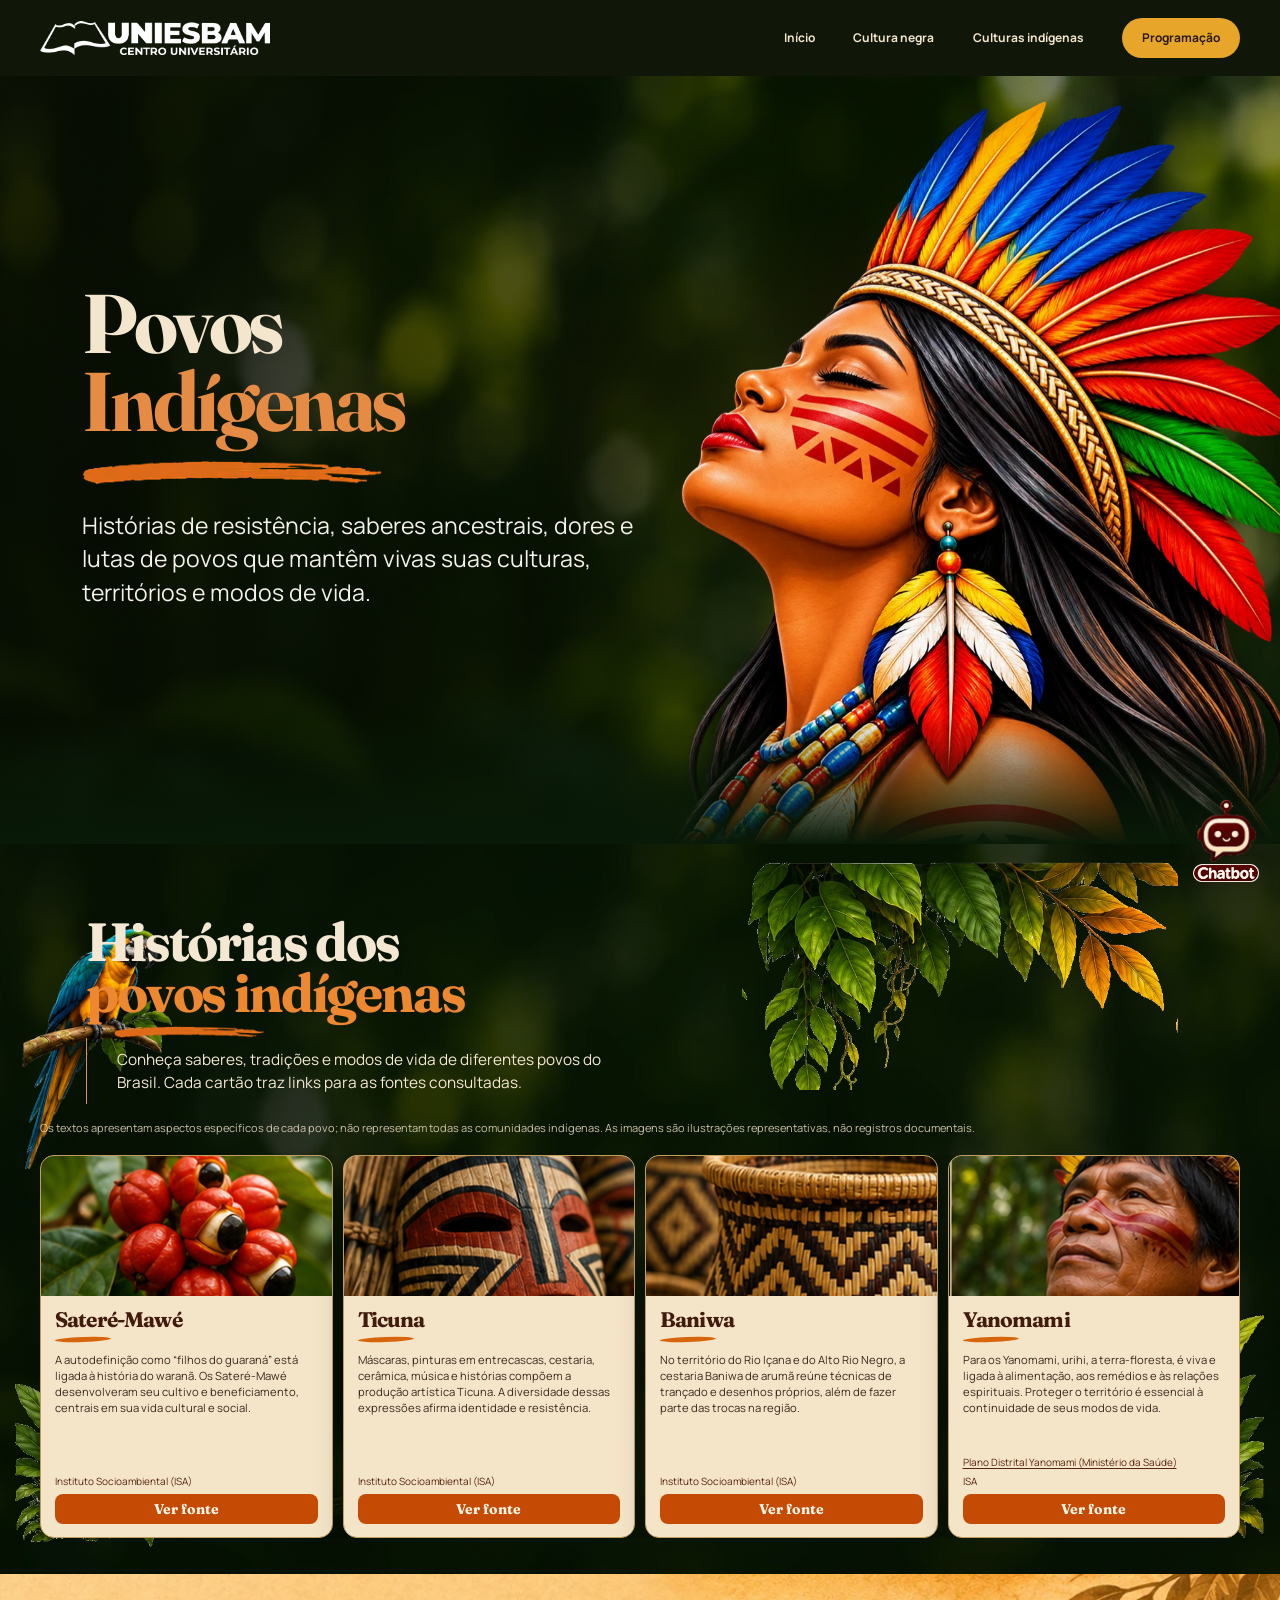
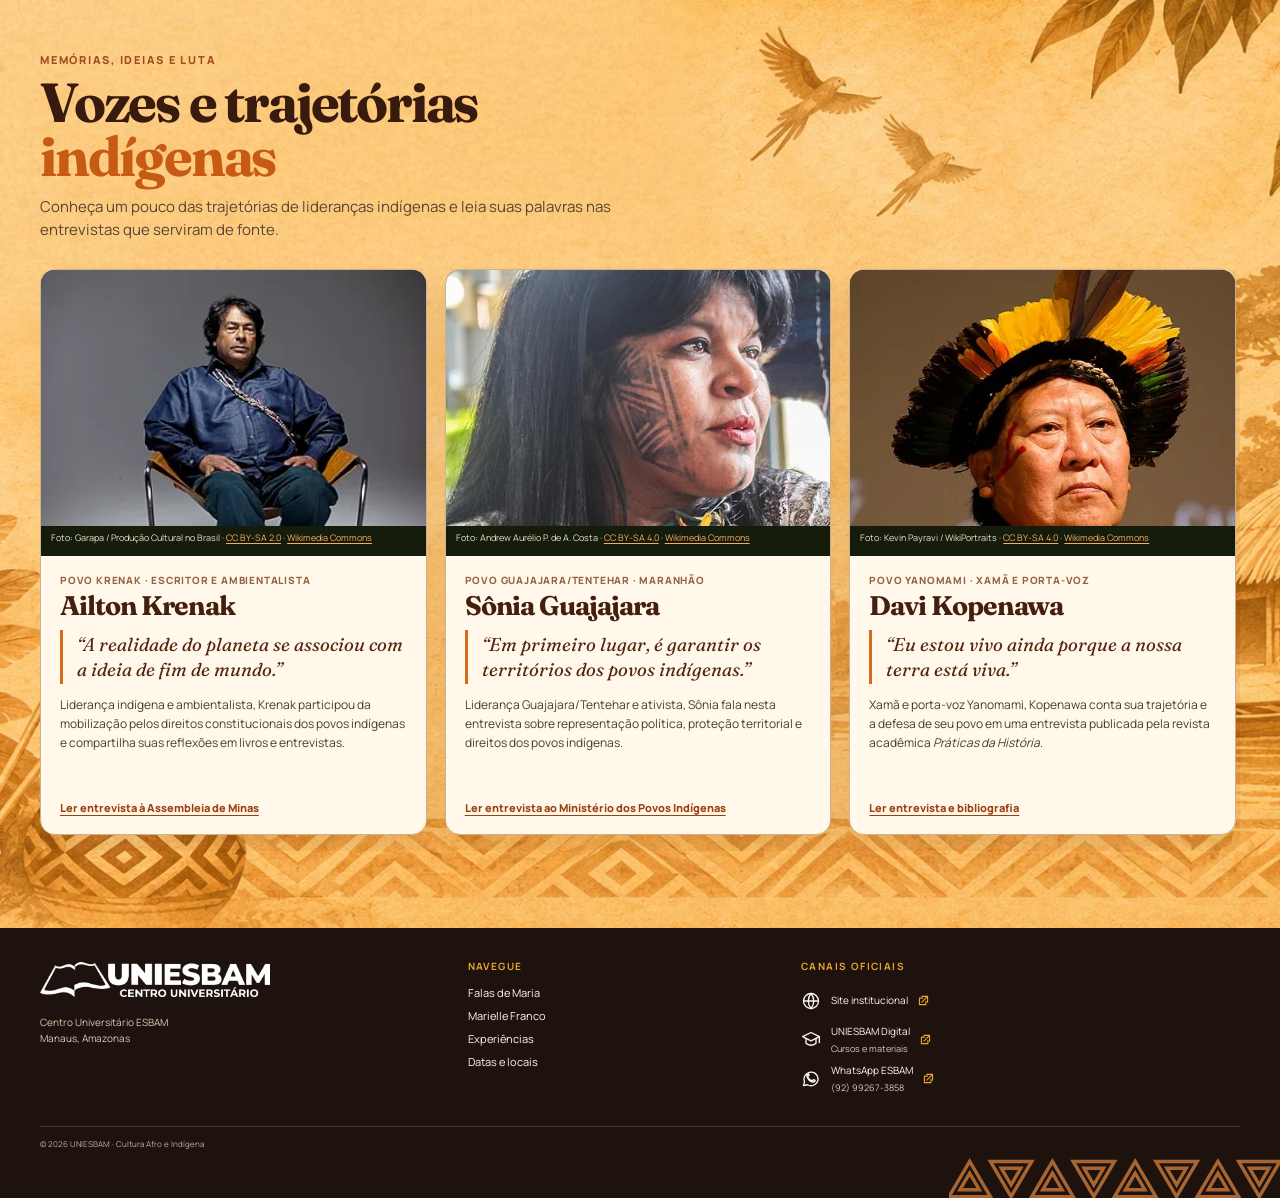
==== commit ee367119: "Adiciona portal Projeto Mira e reorganiza páginas culturais" ====
--- a/indigenas.html
+++ b/indigenas.html
@@ -25,13 +25,7 @@
       <button class="menu-alternar" type="button" aria-expanded="false" aria-controls="navegacao-principal" aria-label="Abrir menu">
         <span></span><span></span><span></span>
       </button>
-      <nav class="navegacao" id="navegacao-principal" aria-label="Navega&ccedil;&atilde;o principal">
-        <a href="index.html#experiencias">Experi&ecirc;ncias</a>
-        <a href="indigenas.html" aria-current="page">Ind&iacute;gena</a>
-        <a href="index.html#datas">Datas e locais</a>
-        <a href="index.html#contato">Contato</a>
-        <a class="navegacao__cta" href="index.html#datas">Ver datas e locais</a>
-      </nav>
+      <nav class="navegacao" id="navegacao-principal" aria-label="Navega&ccedil;&atilde;o principal"><a href="index.html">Início</a><a href="negras.html">Cultura negra</a><a href="indigenas.html">Culturas indígenas</a><a class="navegacao__cta" href="index.html#datas">Programação</a></nav>
     </div>
   </header>
   <main id="conteudo">
@@ -349,8 +343,8 @@
       </div>
       <nav class="rodape__navegacao" aria-label="Navegação do rodapé">
         <h2>Navegue</h2>
-        <a href="index.html#falas-de-maria">Falas de Maria</a><a href="index.html#marielle">Marielle
-          Franco</a><a href="index.html#experiencias">Experiências</a><a href="index.html#datas">Datas e locais</a>
+        <a href="negras.html#falas-de-maria">Falas de Maria</a><a href="negras.html#marielle">Marielle
+          Franco</a><a href="negras.html#experiencias">Experiências</a><a href="index.html#datas">Datas e locais</a>
       </nav>
       <div class="rodape__canais">
         <h2>Canais oficiais</h2>
--- a/css/estilos.css
+++ b/css/estilos.css
@@ -21,10 +21,10 @@
 .container { width: min(calc(100% - 48px), var(--largura)); margin-inline: auto; }
 .pular-conteudo { position: fixed; z-index: 30; top: 8px; left: 8px; padding: 10px 14px; color: var(--creme); background: var(--espresso); transform: translateY(-150%); }
 .pular-conteudo:focus { transform: translateY(0); }
-.cabecalho { position: sticky; z-index: 20; top: 0; color: var(--creme); background: var(--espresso-profundo); transition: box-shadow 180ms ease; }
-.pagina-inicial .cabecalho { margin-bottom:-76px; color:var(--espresso); background:transparent; }
-.pagina-inicial .cabecalho .marca__imagem { filter:brightness(0); }
-.cabecalho--rolado { color:var(--creme); background:var(--espresso-profundo); box-shadow: 0 5px 18px rgb(29 18 14 / 18%); }
+.cabecalho { position: sticky; z-index: 20; top: 0; color: var(--creme); background: var(--fundo-cabecalho, var(--espresso-profundo)); opacity:1; backdrop-filter:none; transition: box-shadow 180ms ease; }
+.pagina-inicial .cabecalho { margin-bottom:0; color:var(--creme); background:var(--espresso-profundo); }
+.pagina-inicial .cabecalho .marca__imagem { filter:none; }
+.cabecalho--rolado { color:var(--creme); background:var(--fundo-cabecalho, var(--espresso-profundo)); box-shadow: 0 5px 18px rgb(29 18 14 / 18%); }
 .pagina-inicial .cabecalho--rolado .marca__imagem { filter:none; }
 .cabecalho__interno { display: flex; min-height: 76px; align-items: center; justify-content: space-between; gap: 24px; }
 .marca { display: inline-flex; align-items: center; text-decoration: none; }
@@ -157,14 +157,6 @@
 .carrossel__janela { overflow: hidden; overflow: clip; }
 .carrossel__trilho { display: flex; align-items: center; transition: transform 600ms cubic-bezier(.22, .61, .36, 1); }
 .carrossel__slide { flex: 0 0 100%; min-width: 0; }
-.carrossel__controles { display: flex; align-items: center; justify-content: center; gap: 18px; margin-top: 26px; }
-.carrossel__seta { display: inline-grid; width: 40px; height: 40px; place-items: center; padding: 0; border: 1px solid var(--terracota); border-radius: 50%; color: var(--terracota); background: transparent; font: 700 16px 'Manrope', Arial, sans-serif; cursor: pointer; }
-.carrossel__seta:hover { color: white; background: var(--terracota); }
-.carrossel__pontos { display: flex; gap: 10px; }
-.carrossel__pontos button { width: 10px; height: 10px; padding: 0; border: 1px solid var(--terracota); border-radius: 999px; background: transparent; cursor: pointer; transition: width 300ms ease, background-color 300ms ease; }
-.carrossel__pontos button[aria-current="true"] { width: 28px; background: var(--terracota); }
-.carrossel__pausa { min-height: 32px; margin-left: 6px; padding: 0 14px; border: 1px solid var(--terracota); border-radius: 999px; color: var(--terracota); background: transparent; font: 700 11px 'Manrope', Arial, sans-serif; cursor: pointer; }
-.carrossel__pausa:hover, .carrossel__pausa[aria-pressed="true"] { color: white; background: var(--terracota); }
 .projeto__imagem { width: 100%; padding: 0; border: 0; background: transparent; cursor: zoom-in; font: inherit; }
 .projeto__imagem img { transition: transform .35s ease; }
 .projeto__imagem:hover img, .projeto__imagem:focus-visible img { transform: scale(1.03); }
@@ -185,8 +177,6 @@
 .bio-modal__fechar:hover { color: white; background: var(--terracota); }
 .bio-modal__fechar:focus-visible { outline: 3px solid var(--dourado); outline-offset: 3px; }
 body.modal-aberto { overflow: hidden; }
-.carrossel__seta:focus-visible, .carrossel__pontos button:focus-visible { outline: 3px solid var(--dourado); outline-offset: 3px; }
-
 .chamado-museu { padding-block: 8px 36px; background: var(--pergaminho); }
 .chamado-museu__grade { display: grid; grid-template-columns: repeat(2, 1fr); gap: 18px; }
 .chamado-museu__cartao { display: flex; overflow:hidden; flex-direction: column; align-items: stretch; border: 1px solid var(--terracota); border-radius: 18px; color: inherit; background: var(--creme); }
@@ -247,7 +237,6 @@
   :root { --respiro: 58px; }
   .container { width: min(calc(100% - 36px), var(--largura)); }
   .cabecalho__interno { min-height: 66px; }
-  .pagina-inicial .cabecalho { margin-bottom:-66px; }
   .marca__imagem { width: 170px; }
   .menu-alternar { display: grid; width: 44px; height: 44px; place-content: center; gap: 5px; border: 1px solid rgb(255 248 235 / 45%); border-radius: 50%; background: transparent; }
   .menu-alternar span { width: 17px; height: 2px; background: var(--creme); transition: transform 160ms ease, opacity 160ms ease; }
@@ -255,10 +244,9 @@
   .menu-alternar[aria-expanded="true"] span:nth-child(2) { opacity: 0; }
   .menu-alternar[aria-expanded="true"] span:last-child { transform: translateY(-7px) rotate(-45deg); }
   .navegacao { position: absolute; z-index:21; top:100%; right:0; left:0; display:none; max-height:calc(100dvh - 66px); flex-direction:column; align-items:stretch; gap:0; overflow-y:auto; padding:8px 18px 16px; color:var(--espresso); background:var(--creme); box-shadow:0 10px 15px rgb(41 25 20 / 12%); }
+  .pagina-inicial .navegacao, .pagina-indigenas .navegacao { color:var(--creme); background:var(--fundo-cabecalho, var(--espresso-profundo)); }
   .navegacao--aberta { display: flex; }
   .navegacao a { padding: 11px 8px; border-bottom: 1px solid #e5d3b8; }
-  .pagina-inicial .cabecalho:not(.cabecalho--rolado) .menu-alternar { border-color:rgb(41 25 20 / 45%); }
-  .pagina-inicial .cabecalho:not(.cabecalho--rolado) .menu-alternar span { background:var(--espresso); }
   .pagina-inicial .cabecalho--rolado .menu-alternar { border-color:rgb(255 248 235 / 45%); }
   .pagina-inicial .cabecalho--rolado .menu-alternar span { background:var(--creme); }
   .navegacao .navegacao__cta { justify-content: center; margin-top: 10px; border: 0; }
@@ -351,7 +339,6 @@
 }
 
 @media (max-width:680px) {
-  .pagina-inicial .cabecalho:not(.cabecalho--rolado) { color:var(--espresso); }
   .navegacao a, .navegacao .navegacao__cta { min-height:44px; }
   .rodape__navegacao > a, .rodape__canais a { display:flex; min-height:44px; align-items:center; }
   .bio-modal { width:calc(100vw - 20px); max-height:calc(100dvh - 20px); overflow:auto; overscroll-behavior:contain; }
@@ -361,5 +348,18 @@
 @media (prefers-reduced-motion: reduce) {
   *, *::before, *::after { scroll-behavior: auto !important; animation-duration: .01ms !important; transition-duration: .01ms !important; }
   .revelar { opacity: 1; transform: none; transition: none; }
-  .carrossel__trilho, .carrossel__pontos button { transition: none; }
-}
+  .carrossel__trilho, }
+
+/* Refluxo dos elementos compartilhados sem alterar a identidade visual. */
+.cabecalho__interno > *, .rodape__grade > *, .datas__grade > * { min-width:0; }
+.cartao-data__endereco, .painel-chat__balao { overflow-wrap:anywhere; }
+@media (min-width:681px) and (max-width:1024px) {
+ .cabecalho__interno { gap:16px; }
+ .marca__imagem { width:180px; }
+ .navegacao { gap:16px; }
+}
+@media (max-width:680px) {
+ .painel-chat { max-width:calc(100vw - 24px); max-height:calc(100dvh - 100px); }
+ .painel-chat__sugestoes { flex-wrap:wrap; }
+ .painel-chat__formulario input { min-width:0; }
+}
--- a/css/indigenas.css
+++ b/css/indigenas.css
@@ -1,5 +1,5 @@
 .pagina-indigenas { min-height: 100vh; color: #f4e6cd; background: #101608; }
-.pagina-indigenas .cabecalho { margin-bottom:-76px; background:transparent; }
+.pagina-indigenas .cabecalho { --fundo-cabecalho:#101608; margin-bottom:0; color:#f4e6cd; background:var(--fundo-cabecalho); }
 .ind-hero { position: relative; isolation: isolate; display: flex; min-height: clamp(620px, 60vw, 820px); align-items: center; overflow: hidden; background: #101b08 url('../assets/indigenas/04_fundo_floresta_escurecida.webp') center / cover no-repeat; }
 .ind-hero::before { position: absolute; z-index: 0; inset: 0; background:radial-gradient(ellipse at var(--hero-luz-x,72%) var(--hero-luz-y,42%),rgb(237 135 48 / 10%),transparent 32%),linear-gradient(90deg,rgb(7 13 3 / 80%) 0%,rgb(7 13 3 / 40%) 46%,transparent 78%); content: ''; pointer-events: none; transition:background-position 180ms ease-out; }
 .ind-hero::after { position:absolute; z-index:3; right:0; bottom:0; left:0; height:clamp(70px,10vw,150px); background:linear-gradient(180deg,transparent 0%,rgb(9 26 8 / 48%) 46%,#091a08 100%); content:''; pointer-events:none; }
@@ -75,7 +75,6 @@
 }
 
 @media (max-width: 520px) {
-  .pagina-indigenas .cabecalho { margin-bottom:-66px; }
   .ind-hero { min-height: max(740px, calc(100svh - 64px)); }
   .ind-hero__copy { width: 87%; margin: 58px 0 0 6%; }
   .ind-hero h1 { font-size: clamp(54px, 14vw, 68px); }
@@ -199,3 +198,15 @@
 @media (prefers-reduced-motion:reduce) {
   .vozes__grade { scroll-behavior:auto; }
 }
+
+@media (max-width:520px) {
+ .pagina-indigenas .ind-hero__copy { min-width:0; }
+ .pagina-indigenas .voz-card__fonte, .pagina-indigenas figcaption { overflow-wrap:anywhere; }
+}
+
+/* Acesso manual a todos os cartões, inclusive sem animações ou JavaScript. */
+.historias__janela, .vozes__janela { overflow:hidden; scroll-snap-type:x mandatory; scrollbar-width:none; }
+.historias__janela::-webkit-scrollbar, .vozes__janela::-webkit-scrollbar { display:none; }
+.historias__grade, .vozes__grade { transform:none; will-change:auto; }
+.historias__grade .historia-card, .vozes__grade .voz-card { scroll-snap-align:start; }
+.vozes .historias .historias__janela:focus-visible, .vozes__janela:focus-visible { outline:3px solid #f2a052; outline-offset:4px; }
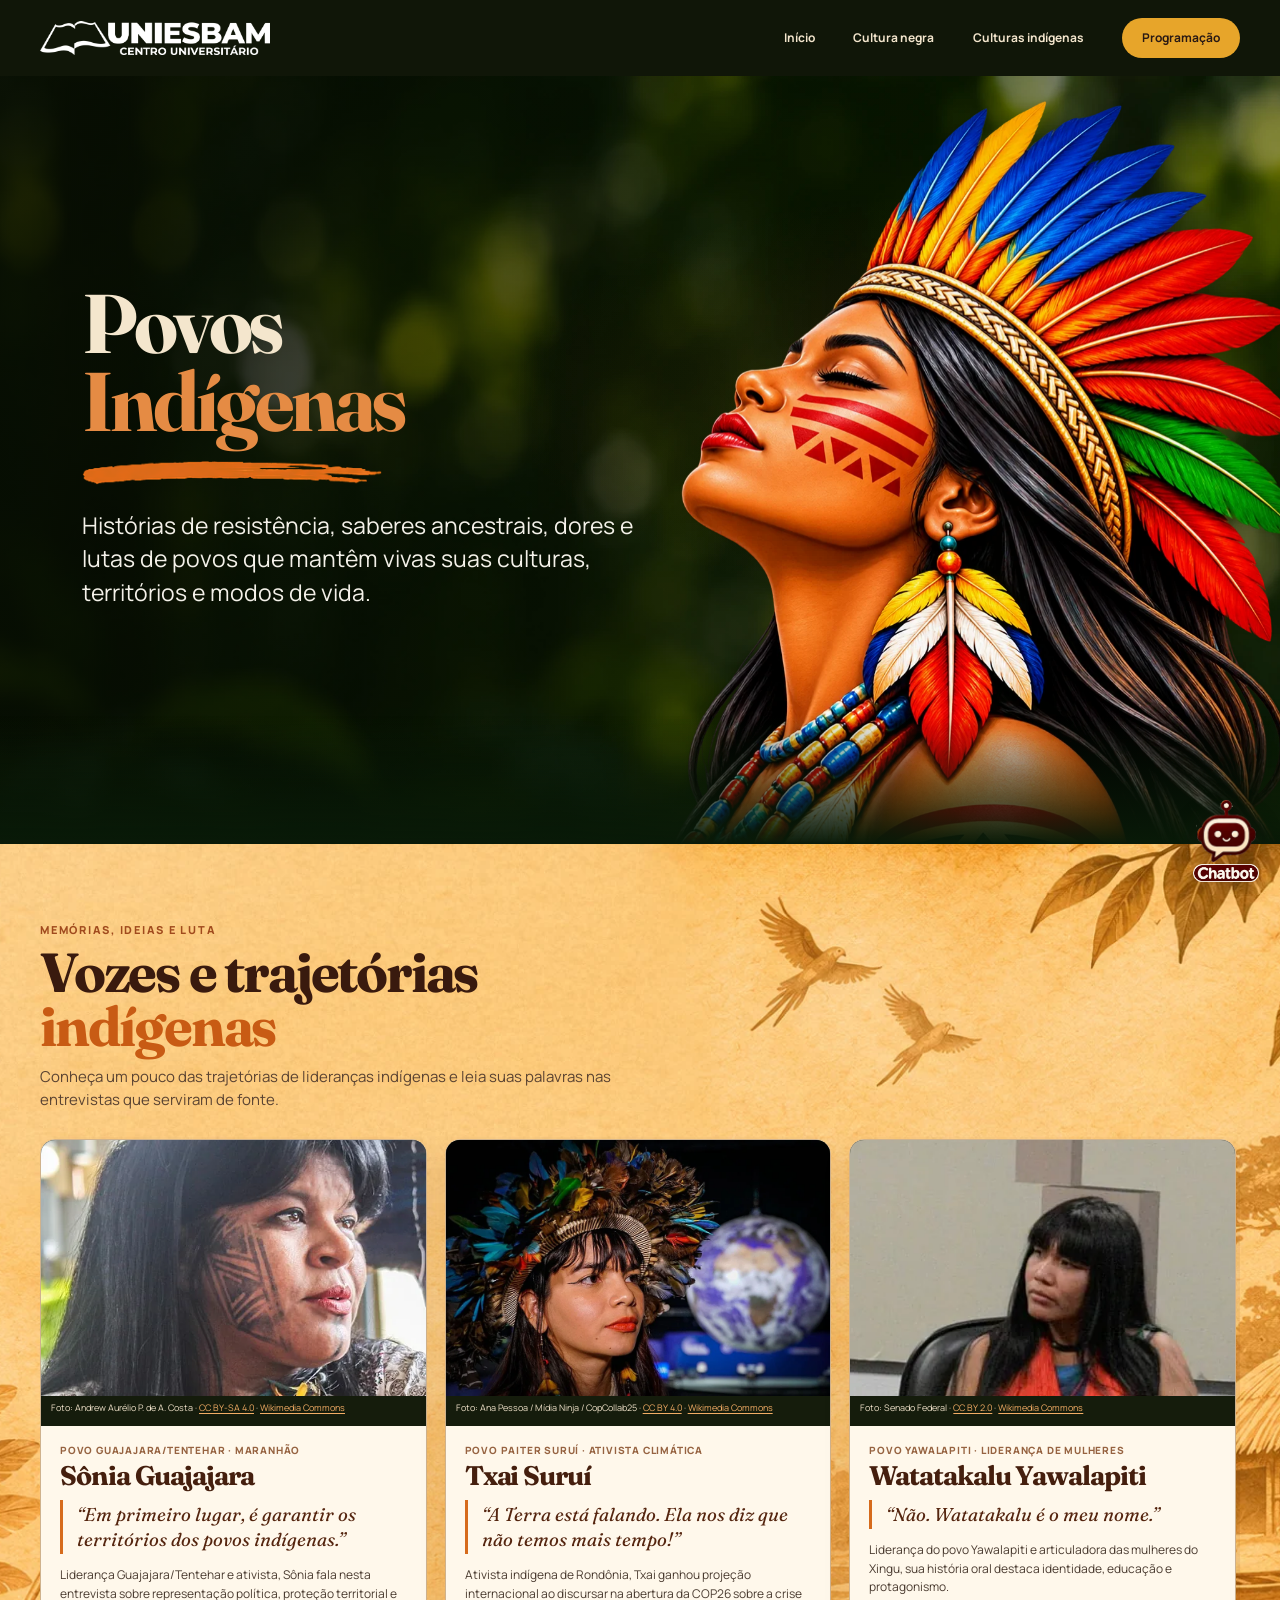
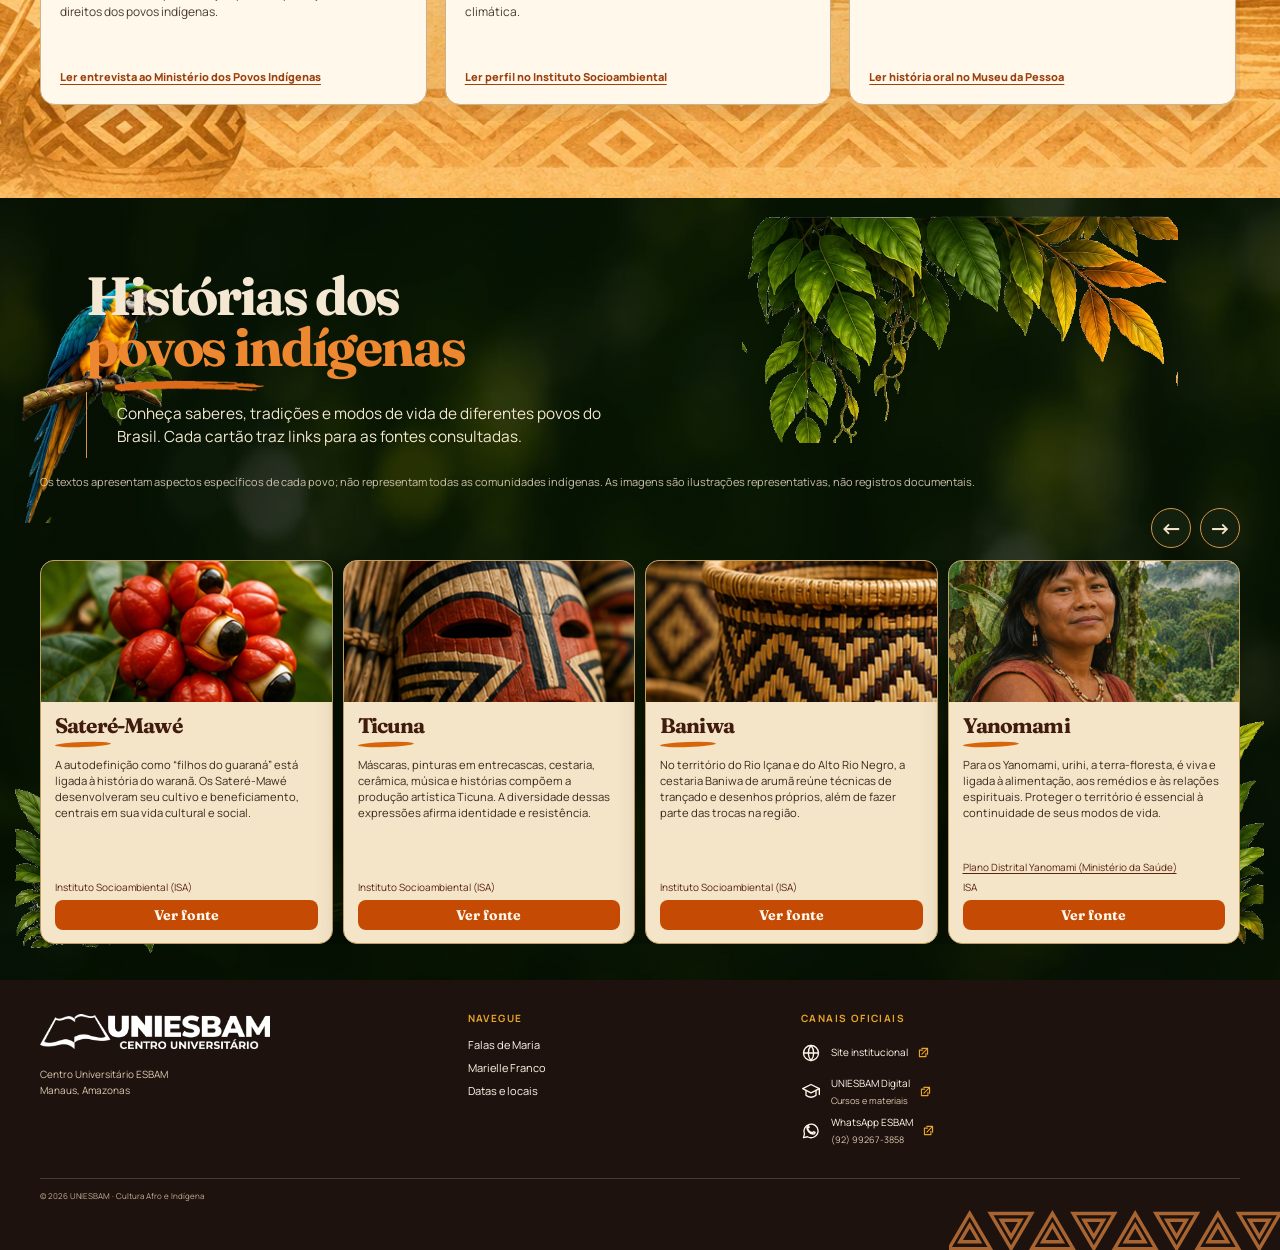
==== commit 80d5efa2: "Atualiza páginas e carrosséis com foco em mulheres" ====
--- a/indigenas.html
+++ b/indigenas.html
@@ -1,407 +1,354 @@
-<!doctype html>
-<html lang="pt-BR">
-<head>
-  <meta charset="utf-8">
-  <link rel="icon" href="assets/favicon.png?v=1" type="image/png" sizes="64x64">
-  <meta name="viewport" content="width=device-width, initial-scale=1">
-  <meta name="theme-color" content="#101608">
-  <meta name="description" content="Hist&oacute;rias de resist&ecirc;ncia, saberes ancestrais, lutas e culturas dos povos ind&iacute;genas.">
-  <title>Povos Ind&iacute;genas | UNIESBAM</title>
-  <link rel="preconnect" href="https://fonts.googleapis.com">
-  <link rel="preconnect" href="https://fonts.gstatic.com" crossorigin>
-  <link href="https://fonts.googleapis.com/css2?family=Fraunces:opsz,wght@9..144,500;9..144,600;9..144,700&family=Manrope:wght@400;500;600;700;800&display=swap" rel="stylesheet">
-  <link rel="stylesheet" href="assets/tokens.css">
-  <link rel="stylesheet" href="css/estilos.css">
-  <link rel="stylesheet" href="css/indigenas.css">
-  <script src="js/script.js" defer></script>
-</head>
-<body class="pagina-indigenas">
-  <a class="pular-conteudo" href="#conteudo">Pular para o conte&uacute;do</a>
-  <header class="cabecalho" id="inicio">
-    <div class="container cabecalho__interno">
-      <a class="marca" href="index.html#inicio" aria-label="UNIESBAM — in&iacute;cio">
-        <img class="marca__imagem" src="assets/logo-uniesbam-oficial-branca.png" alt="UNIESBAM — Centro Universit&aacute;rio ESBAM" width="703" height="106">
-      </a>
-      <button class="menu-alternar" type="button" aria-expanded="false" aria-controls="navegacao-principal" aria-label="Abrir menu">
-        <span></span><span></span><span></span>
-      </button>
-      <nav class="navegacao" id="navegacao-principal" aria-label="Navega&ccedil;&atilde;o principal"><a href="index.html">Início</a><a href="negras.html">Cultura negra</a><a href="indigenas.html">Culturas indígenas</a><a class="navegacao__cta" href="index.html#datas">Programação</a></nav>
-    </div>
-  </header>
-  <main id="conteudo">
-    <section class="ind-hero" aria-labelledby="titulo-indigenas">
-      <div class="ind-hero__copy">
-        <h1 id="titulo-indigenas">Povos<br><span>Ind&iacute;genas</span></h1>
-        <img class="ind-hero__pincelada" src="assets/indigenas/05_pincelada_laranja.png" alt="" aria-hidden="true">
-        <p>Hist&oacute;rias de resist&ecirc;ncia, saberes ancestrais, dores e lutas de povos que mant&ecirc;m vivas suas culturas, territ&oacute;rios e modos de vida.</p>
-      </div>
-      <img class="ind-hero__personagem" src="assets/optimized/02_personagem_indigena_espelhada_transparente.webp" alt="Ilustra&ccedil;&atilde;o art&iacute;stica de uma mulher ind&iacute;gena com cocar de penas coloridas, adornos e pintura facial." width="1536" height="1024">
-    </section>
-    <section class="historias" id="historias" aria-labelledby="titulo-historias">
-      <img class="historias__ornamento historias__ornamento--arara" src="assets/optimized/01_arara_amarela_azul_sem_borda_v2.webp" alt="" aria-hidden="true">
-      <img class="historias__ornamento historias__ornamento--folhas-topo" src="assets/optimized/02_folhas_superiores_sem_borda_v2.webp" alt="" aria-hidden="true">
-      <img class="historias__ornamento historias__ornamento--folhas-esquerda" src="assets/optimized/05_folhagem_inferior_esquerda_sem_borda_v2.webp" alt="" aria-hidden="true">
-      <img class="historias__ornamento historias__ornamento--folhas-direita" src="assets/optimized/06_folhagem_inferior_direita_sem_borda_v2.webp" alt="" aria-hidden="true">
-      <img class="historias__ornamento historias__ornamento--ondas" src="assets/optimized/08_linhas_ondas_ornamentais_sem_borda_v2.webp" alt="" aria-hidden="true">
-      <div class="container">
-        <header class="historias__cabecalho">
-          <div class="historias__abertura">
-            <h2 id="titulo-historias">Hist&oacute;rias dos<br><span>povos ind&iacute;genas</span></h2>
-            <p>Conhe&ccedil;a saberes, tradi&ccedil;&otilde;es e modos de vida de diferentes povos do Brasil. Cada cart&atilde;o traz links para as fontes consultadas.</p>
-          </div>
-        </header>
-        <p class="historias__nota">Os textos apresentam aspectos espec&iacute;ficos de cada povo; n&atilde;o representam todas as comunidades ind&iacute;genas. As imagens s&atilde;o ilustra&ccedil;&otilde;es representativas, n&atilde;o registros documentais.</p>
-        <div class="historias__janela" data-historias-janela role="region" aria-roledescription="carrossel" aria-label="Povos indígenas do Brasil" aria-live="off">
-        <div class="historias__grade" data-historias-carrossel>
-          <article class="historia-card">
-            <img class="historia-card__imagem" src="assets/indigenas/historias/01_satere_mawe_guarana.webp" alt="Ilustra&ccedil;&atilde;o de frutos de guaran&aacute; entre folhas verdes." width="1200" height="750" loading="lazy">
-            <div class="historia-card__corpo">
-              <h3>Sater&eacute;-Maw&eacute;</h3>
-              <p>A autodefini&ccedil;&atilde;o como &ldquo;filhos do guaran&aacute;&rdquo; est&aacute; ligada &agrave; hist&oacute;ria do waran&atilde;. Os Sater&eacute;-Maw&eacute; desenvolveram seu cultivo e beneficiamento, centrais em sua vida cultural e social.</p>
-              <a class="historia-card__fonte" href="https://pib.socioambiental.org/pt/Povo%3ASater%C3%A9_Maw%C3%A9" target="_blank" rel="noopener noreferrer"><span>Instituto Socioambiental (ISA)</span><strong>Ver fonte</strong></a>
-            </div>
-          </article>
-          <article class="historia-card">
-            <img class="historia-card__imagem" src="assets/indigenas/historias/02_ticuna_arte_mascaras.webp" alt="Ilustra&ccedil;&atilde;o de m&aacute;scara e grafismos inspirados em arte Ticuna." width="1200" height="750" loading="lazy">
-            <div class="historia-card__corpo">
-              <h3>Ticuna</h3>
-              <p>M&aacute;scaras, pinturas em entrecascas, cestaria, cer&acirc;mica, m&uacute;sica e hist&oacute;rias comp&otilde;em a produ&ccedil;&atilde;o art&iacute;stica Ticuna. A diversidade dessas express&otilde;es afirma identidade e resist&ecirc;ncia.</p>
-              <a class="historia-card__fonte" href="https://pib.socioambiental.org/pt/Povo%3ATicuna" target="_blank" rel="noopener noreferrer"><span>Instituto Socioambiental (ISA)</span><strong>Ver fonte</strong></a>
-            </div>
-          </article>
-          <article class="historia-card">
-            <img class="historia-card__imagem" src="assets/indigenas/historias/03_baniwa_cestaria_aruma.webp" alt="Ilustra&ccedil;&atilde;o de cestaria Baniwa de arum&atilde; com fibras naturais." width="1200" height="750" loading="lazy">
-            <div class="historia-card__corpo">
-              <h3>Baniwa</h3>
-              <p>No territ&oacute;rio do Rio I&ccedil;ana e do Alto Rio Negro, a cestaria Baniwa de arum&atilde; re&uacute;ne t&eacute;cnicas de tran&ccedil;ado e desenhos pr&oacute;prios, al&eacute;m de fazer parte das trocas na regi&atilde;o.</p>
-              <a class="historia-card__fonte" href="https://pib.socioambiental.org/pt/Povo%3ABaniwa" target="_blank" rel="noopener noreferrer"><span>Instituto Socioambiental (ISA)</span><strong>Ver fonte</strong></a>
-            </div>
-          </article>
-          <article class="historia-card">
-            <figure class="historia-card__figura">
-              <img class="historia-card__imagem" src="assets/indigenas/historias/04_retrato_indigena_ilustrativo.webp" alt="Ilustra&ccedil;&atilde;o de um homem ind&iacute;gena fict&iacute;cio; n&atilde;o representa uma etnia espec&iacute;fica." width="1200" height="750" loading="lazy">
-            </figure>
-            <div class="historia-card__corpo">
-              <h3>Yanomami</h3>
-              <p>Para os Yanomami, urihi, a terra-floresta, &eacute; viva e ligada &agrave; alimenta&ccedil;&atilde;o, aos rem&eacute;dios e &agrave;s rela&ccedil;&otilde;es espirituais. Proteger o territ&oacute;rio &eacute; essencial &agrave; continuidade de seus modos de vida.</p>
-              <div class="historia-card__fontes">
-                <a class="historia-card__fonte" href="https://pib.socioambiental.org/pt/Povo%3AYanomami" target="_blank" rel="noopener noreferrer"><span>ISA</span><strong>Ver fonte</strong></a>
-                <a class="historia-card__fonte-secundaria" href="https://www.gov.br/saude/pt-br/composicao/sesai/planos-distritais-2024-2027/plano-distrital-yanomami" target="_blank" rel="noopener noreferrer">Plano Distrital Yanomami (Minist&eacute;rio da Sa&uacute;de)</a>
-              </div>
-            </div>
-          </article>
-          <article class="historia-card">
-            <figure class="historia-card__figura">
-              <img class="historia-card__imagem" src="assets/optimized/guarani-mbya.webp" alt="Menino Mbya Guarani à beira de um riacho." width="960" height="640" loading="lazy">
-              <figcaption>Foto: Horacio Cambeiro · <a href="https://creativecommons.org/licenses/by-sa/4.0/" target="_blank" rel="noopener noreferrer">CC BY-SA 4.0</a> · <a href="https://commons.wikimedia.org/wiki/File:Mbya_Guarani_Boy_with_a_dog.jpg" target="_blank" rel="noopener noreferrer">Wikimedia Commons</a></figcaption>
-            </figure>
-            <div class="historia-card__corpo">
-              <h3>Guarani Mbya</h3>
-              <p>Os Mbya mantêm práticas próprias de cultivo e uma relação entre agricultura, vida comunitária e celebrações. A diversidade de variedades tradicionais de milho e outros cultivos tem papel importante nesse conhecimento.</p>
-              <a class="historia-card__fonte" href="https://pib.socioambiental.org/pt/Povo%3AGuarani_Mbya" target="_blank" rel="noopener noreferrer"><span>Instituto Socioambiental (ISA)</span><strong>Ver fonte</strong></a>
-            </div>
-          </article>
-          <article class="historia-card">
-            <figure class="historia-card__figura">
-              <img class="historia-card__imagem" src="assets/optimized/mebengokre-kayapo.webp" alt="Patkore Kayapó durante a COP30 em Belém." width="960" height="640" loading="lazy">
-              <figcaption>Foto: Xuthoria · <a href="https://creativecommons.org/licenses/by-sa/4.0/" target="_blank" rel="noopener noreferrer">CC BY-SA 4.0</a> · <a href="https://commons.wikimedia.org/wiki/File:COP30_-_Patkore_Kayap%C3%B3_01.jpg" target="_blank" rel="noopener noreferrer">Wikimedia Commons</a></figcaption>
-            </figure>
-            <div class="historia-card__corpo">
-              <h3>Mebêngôkre (Kayapó)</h3>
-              <p>Mebêngôkre é a autodenominação do povo conhecido também como Kayapó. A vida coletiva inclui uma forte tradição de oratória e cerimônias que articulam relações entre aldeia, floresta e mundo natural.</p>
-              <a class="historia-card__fonte" href="https://pib.socioambiental.org/pt/Povo%3AMebeng%C3%B4kre_%28Kayap%C3%B3%29" target="_blank" rel="noopener noreferrer"><span>Instituto Socioambiental (ISA)</span><strong>Ver fonte</strong></a>
-            </div>
-          </article>
-          <article class="historia-card">
-            <figure class="historia-card__figura">
-              <img class="historia-card__imagem" src="assets/optimized/wajapi.webp" alt="Artesanato Wajãpi fotografado em Macapá." width="960" height="640" loading="lazy">
-              <figcaption>Crédito: Márcia do Carmo / MTur · Domínio público · <a href="https://commons.wikimedia.org/wiki/File:MarciaDoCarmo_Artesanato_colar_etnia_waiapi_Macapa_AP_(27100149438).jpg" target="_blank" rel="noopener noreferrer">Wikimedia Commons</a></figcaption>
-            </figure>
-            <div class="historia-card__corpo">
-              <h3>Wajãpi</h3>
-              <p>No Amapá, os Wajãpi vivem em aldeias e casas distribuídas entre rios, roças e caminhos. A mobilidade entre esses lugares acompanha atividades cotidianas e relações entre diferentes grupos locais.</p>
-              <a class="historia-card__fonte" href="https://pib.socioambiental.org/pt/Povo%3AWaj%C3%A3pi" target="_blank" rel="noopener noreferrer"><span>Instituto Socioambiental (ISA)</span><strong>Ver fonte</strong></a>
-            </div>
-          </article>
-          <article class="historia-card">
-            <figure class="historia-card__figura">
-              <img class="historia-card__imagem" src="assets/optimized/kraho.webp" alt="Cesto Krahô da coleção sul-americana do Museu Americano de História Natural." width="960" height="640" loading="lazy">
-              <figcaption>Foto: Daderot · <a href="https://creativecommons.org/publicdomain/zero/1.0/" target="_blank" rel="noopener noreferrer">CC0</a> · <a href="https://commons.wikimedia.org/wiki/File:Basket,_Krah%C3%B4_-_AMNH_-_DSC06166.JPG" target="_blank" rel="noopener noreferrer">Wikimedia Commons</a></figcaption>
-            </figure>
-            <div class="historia-card__corpo">
-              <h3>Krahô</h3>
-              <p>Povo Timbira do Tocantins, os Krahô mantêm conhecimentos e práticas coletivas ligados a rituais, transmissão de nomes e relações de parentesco. As corridas de toras integram diferentes celebrações.</p>
-              <a class="historia-card__fonte" href="https://pib.socioambiental.org/pt/Povo%3AKrah%C3%B4" target="_blank" rel="noopener noreferrer"><span>Instituto Socioambiental (ISA)</span><strong>Ver fonte</strong></a>
-            </div>
-          </article>
-          <article class="historia-card">
-            <figure class="historia-card__figura">
-              <img class="historia-card__imagem" src="assets/optimized/wauja.webp" alt="Cacique Wauja Atamaitsumpa, na aldeia Piyulaga, em 2007." width="960" height="640" loading="lazy">
-              <figcaption>Foto: Ian Starr · <a href="https://creativecommons.org/licenses/by-sa/3.0/" target="_blank" rel="noopener noreferrer">CC BY-SA 3.0</a> · <a href="https://commons.wikimedia.org/wiki/File:Chief-Atamai-2007.jpg" target="_blank" rel="noopener noreferrer">Wikimedia Commons</a></figcaption>
-            </figure>
-            <div class="historia-card__corpo">
-              <h3>Wauja</h3>
-              <p>Habitantes do Território Indígena do Xingu, os Wauja são reconhecidos por sua cerâmica, cestaria, arte plumária e máscaras rituais. Esses conhecimentos se relacionam a uma cosmologia própria.</p>
-              <a class="historia-card__fonte" href="https://pib.socioambiental.org/pt/Povo%3AWauja" target="_blank" rel="noopener noreferrer"><span>Instituto Socioambiental (ISA)</span><strong>Ver fonte</strong></a>
-            </div>
-          </article>
-        </div>
-        </div>
-      </div>
-    </section>
-    <section class="vozes" id="vozes" aria-labelledby="titulo-vozes">
-      <div class="container">
-        <header class="vozes__cabecalho">
-          <p class="vozes__sobretitulo">Mem&oacute;rias, ideias e luta</p>
-          <h2 id="titulo-vozes">Vozes e trajet&oacute;rias<br><span>ind&iacute;genas</span></h2>
-          <p>Conhe&ccedil;a um pouco das trajet&oacute;rias de lideran&ccedil;as ind&iacute;genas e leia suas palavras nas entrevistas que serviram de fonte.</p>
-        </header>
-        <div class="vozes__janela">
-        <div class="vozes__grade" data-vozes-carrossel role="region" aria-roledescription="carrossel" aria-label="Trajet&oacute;rias e falas de pessoas ind&iacute;genas" aria-live="off">
-          <article class="voz-card">
-            <figure class="voz-card__retrato">
-              <img src="assets/optimized/ailton-krenak.webp" alt="Ailton Krenak sentado durante entrevista." width="330" height="220" loading="lazy">
-              <figcaption>Foto: Garapa / Produ&ccedil;&atilde;o Cultural no Brasil &middot; <a href="https://creativecommons.org/licenses/by-sa/2.0/" target="_blank" rel="noopener noreferrer">CC BY-SA 2.0</a> &middot; <a href="https://commons.wikimedia.org/wiki/File:Ailton_Krenak_(5269420566).jpg" target="_blank" rel="noopener noreferrer">Wikimedia Commons</a></figcaption>
-            </figure>
-            <div class="voz-card__corpo">
-              <p class="voz-card__povo">Povo Krenak &middot; escritor e ambientalista</p>
-              <h3>Ailton Krenak</h3>
-              <blockquote>&ldquo;A realidade do planeta se associou com a ideia de fim de mundo.&rdquo;</blockquote>
-              <p class="voz-card__bio">Lideran&ccedil;a ind&iacute;gena e ambientalista, Krenak participou da mobiliza&ccedil;&atilde;o pelos direitos constitucionais dos povos ind&iacute;genas e compartilha suas reflex&otilde;es em livros e entrevistas.</p>
-              <a class="voz-card__fonte" href="https://www.almg.gov.br/acompanhe/noticias/arquivos/2020/07/29_memoria_e_poder_ailton_krenak.html" target="_blank" rel="noopener noreferrer">Ler entrevista &agrave; Assembleia de Minas</a>
-            </div>
-          </article>
-          <article class="voz-card">
-            <figure class="voz-card__retrato">
-              <img src="assets/optimized/sonia-guajajara.webp" alt="S&ocirc;nia Guajajara em retrato durante encontro do PSOL em 2017." width="330" height="220" loading="lazy">
-              <figcaption>Foto: Andrew Aur&eacute;lio P. de A. Costa &middot; <a href="https://creativecommons.org/licenses/by-sa/4.0/" target="_blank" rel="noopener noreferrer">CC BY-SA 4.0</a> &middot; <a href="https://commons.wikimedia.org/wiki/File:S%C3%B4nia_Guajajara_(cropped).jpg" target="_blank" rel="noopener noreferrer">Wikimedia Commons</a></figcaption>
-            </figure>
-            <div class="voz-card__corpo">
-              <p class="voz-card__povo">Povo Guajajara/Tentehar &middot; Maranh&atilde;o</p>
-              <h3>S&ocirc;nia Guajajara</h3>
-              <blockquote>&ldquo;Em primeiro lugar, &eacute; garantir os territ&oacute;rios dos povos ind&iacute;genas.&rdquo;</blockquote>
-              <p class="voz-card__bio">Lideran&ccedil;a Guajajara/Tentehar e ativista, S&ocirc;nia fala nesta entrevista sobre representa&ccedil;&atilde;o pol&iacute;tica, prote&ccedil;&atilde;o territorial e direitos dos povos ind&iacute;genas.</p>
-              <a class="voz-card__fonte" href="https://www.gov.br/povosindigenas/pt-br/assuntos/entrevistas/2023/10/ministra-dos-povos-indigenas-do-brasil-fala-sobre-o-direito-a-terra-a-emergencia-climatica-e-o-empoderamento-das-mulheres" target="_blank" rel="noopener noreferrer">Ler entrevista ao Minist&eacute;rio dos Povos Ind&iacute;genas</a>
-            </div>
-          </article>
-          <article class="voz-card">
-            <figure class="voz-card__retrato">
-              <img src="assets/optimized/davi-kopenawa.webp" alt="Davi Kopenawa Yanomami no Festival de Cannes em 2024." width="330" height="220" loading="lazy">
-              <figcaption>Foto: Kevin Payravi / WikiPortraits &middot; <a href="https://creativecommons.org/licenses/by-sa/4.0/" target="_blank" rel="noopener noreferrer">CC BY-SA 4.0</a> &middot; <a href="https://commons.wikimedia.org/wiki/File:Davi_Kopenawa_Yanomami_at_2024_Cannes_Film_Festival_for_The_Falling_Sky_(cropped).jpg" target="_blank" rel="noopener noreferrer">Wikimedia Commons</a></figcaption>
-            </figure>
-            <div class="voz-card__corpo">
-              <p class="voz-card__povo">Povo Yanomami &middot; xam&atilde; e porta-voz</p>
-              <h3>Davi Kopenawa</h3>
-              <blockquote>&ldquo;Eu estou vivo ainda porque a nossa terra est&aacute; viva.&rdquo;</blockquote>
-              <p class="voz-card__bio">Xam&atilde; e porta-voz Yanomami, Kopenawa conta sua trajet&oacute;ria e a defesa de seu povo em uma entrevista publicada pela revista acad&ecirc;mica <i>Pr&aacute;ticas da Hist&oacute;ria</i>.</p>
-              <a class="voz-card__fonte" href="https://praticasdahistoria.pt/article/view/37201" target="_blank" rel="noopener noreferrer">Ler entrevista e bibliografia</a>
-            </div>
-          </article>
-          <article class="voz-card">
-            <figure class="voz-card__retrato">
-              <img src="assets/optimized/mario-juruna.webp" alt="M&aacute;rio Juruna em plen&aacute;rio da C&acirc;mara dos Deputados." width="680" height="453" loading="lazy">
-              <figcaption>Foto: Acervo da C&acirc;mara dos Deputados &middot; Dom&iacute;nio p&uacute;blico &middot; <a href="https://commons.wikimedia.org/wiki/File:Mario_Juruna_na_C%C3%A2mara.jpg" target="_blank" rel="noopener noreferrer">Wikimedia Commons</a></figcaption>
-            </figure>
-            <div class="voz-card__corpo">
-              <p class="voz-card__povo">Povo Xavante &middot; cacique e deputado</p>
-              <h3>M&aacute;rio Juruna</h3>
-              <blockquote>&ldquo;Passei a trazer comigo um gravador como &uacute;nica arma contra as promessas mentirosas das autoridades.&rdquo;</blockquote>
-              <p class="voz-card__bio">Primeiro deputado federal ind&iacute;gena eleito no Brasil, Juruna levou ao Congresso a defesa dos direitos e territ&oacute;rios ind&iacute;genas.</p>
-              <a class="voz-card__fonte" href="https://imagem.camara.leg.br/Imagem/d/pdf/DCD01NOV1983.pdf" target="_blank" rel="noopener noreferrer">Ler discurso nos Anais da C&acirc;mara</a>
-            </div>
-          </article>
-          <article class="voz-card">
-            <figure class="voz-card__retrato">
-              <img src="assets/optimized/txai-surui.webp" alt="Txai Suru&iacute; em retrato durante mobiliza&ccedil;&atilde;o clim&aacute;tica." width="680" height="453" loading="lazy">
-              <figcaption>Foto: Ana Pessoa / M&iacute;dia Ninja / CopCollab25 &middot; <a href="https://creativecommons.org/licenses/by/4.0/" target="_blank" rel="noopener noreferrer">CC BY 4.0</a> &middot; <a href="https://commons.wikimedia.org/wiki/File:Txai-Surui-Foto-Ana-Pessoa_Midia-Ninja_CopCollab26.jpg" target="_blank" rel="noopener noreferrer">Wikimedia Commons</a></figcaption>
-            </figure>
-            <div class="voz-card__corpo">
-              <p class="voz-card__povo">Povo Paiter Suru&iacute; &middot; ativista clim&aacute;tica</p>
-              <h3>Txai Suru&iacute;</h3>
-              <blockquote>&ldquo;A Terra est&aacute; falando. Ela nos diz que n&atilde;o temos mais tempo!&rdquo;</blockquote>
-              <p class="voz-card__bio">Ativista ind&iacute;gena de Rond&ocirc;nia, Txai ganhou proje&ccedil;&atilde;o internacional ao discursar na abertura da COP26 sobre a crise clim&aacute;tica.</p>
-              <a class="voz-card__fonte" href="https://site-antigo.socioambiental.org/pt-br/noticias-socioambientais/txai-surui-juventude-indigena-contra-a-emergencia-climatica" target="_blank" rel="noopener noreferrer">Ler perfil no Instituto Socioambiental</a>
-            </div>
-          </article>
-          <article class="voz-card">
-            <figure class="voz-card__retrato">
-              <img src="assets/optimized/watatakalu-yawalapiti.webp" alt="Watatakalu Yawalapiti em audi&ecirc;ncia no Senado Federal." width="680" height="453" loading="lazy">
-              <figcaption>Foto: Senado Federal &middot; <a href="https://creativecommons.org/licenses/by/2.0/" target="_blank" rel="noopener noreferrer">CC BY 2.0</a> &middot; <a href="https://commons.wikimedia.org/wiki/File:Watatakalu_Yawalapiti,_CDH_-_Comiss%C3%A3o_de_Direitos_Humanos_e_Legisla%C3%A7%C3%A3o_Participativa_(49643681718)_(cropped).jpg" target="_blank" rel="noopener noreferrer">Wikimedia Commons</a></figcaption>
-            </figure>
-            <div class="voz-card__corpo">
-              <p class="voz-card__povo">Povo Yawalapiti &middot; lideran&ccedil;a de mulheres</p>
-              <h3>Watatakalu Yawalapiti</h3>
-              <blockquote>&ldquo;N&atilde;o. Watatakalu &eacute; o meu nome.&rdquo;</blockquote>
-              <p class="voz-card__bio">Lideran&ccedil;a do povo Yawalapiti e articuladora das mulheres do Xingu, sua hist&oacute;ria oral destaca identidade, educa&ccedil;&atilde;o e protagonismo.</p>
-              <a class="voz-card__fonte" href="https://museudapessoa.org/historia-de-vida/um-feminismo-ind-gena/" target="_blank" rel="noopener noreferrer">Ler hist&oacute;ria oral no Museu da Pessoa</a>
-            </div>
-          </article>
-          <article class="voz-card">
-            <figure class="voz-card__retrato">
-              <img src="assets/optimized/daniel-munduruku.webp" alt="Retrato de Daniel Munduruku na Feira do Livro de Gotemburgo, em 2014." width="680" height="453" loading="lazy">
-              <figcaption>Foto: Albin Olsson &middot; <a href="https://creativecommons.org/licenses/by-sa/4.0/" target="_blank" rel="noopener noreferrer">CC BY-SA 4.0</a> &middot; <a href="https://commons.wikimedia.org/wiki/File:Daniel_Munduruku,_G%C3%B6teborg_Book_Fair_2014_1.jpg" target="_blank" rel="noopener noreferrer">Wikimedia Commons</a></figcaption>
-            </figure>
-            <div class="voz-card__corpo">
-              <p class="voz-card__povo">Povo Munduruku &middot; escritor e educador</p>
-              <h3>Daniel Munduruku</h3>
-              <blockquote>&ldquo;Como parte da sua mem&oacute;ria, da sua hist&oacute;ria, da sua identidade.&rdquo;</blockquote>
-              <p class="voz-card__bio">Escritor e educador, Daniel publicou dezenas de livros e atua na valoriza&ccedil;&atilde;o da literatura e dos saberes ind&iacute;genas.</p>
-              <a class="voz-card__fonte" href="https://ihu.unisinos.br/categorias/159-entrevistas/618239-lutamos-para-que-o-brasil-nos-perceba-como-nunca-nos-percebeu-como-parte-da-sua-memoria-da-sua-historia-da-sua-identidade-entrevista-especial-com-daniel-munduruku" target="_blank" rel="noopener noreferrer">Ler entrevista ao IHU</a>
-            </div>
-          </article>
-          <article class="voz-card">
-            <figure class="voz-card__retrato">
-              <img src="assets/optimized/raoni-metuktire.webp" alt="Cacique Raoni Metuktire em retrato." width="680" height="453" loading="lazy">
-              <figcaption>Foto: Nicolas Richoffer &middot; <a href="https://creativecommons.org/licenses/by-sa/4.0/" target="_blank" rel="noopener noreferrer">CC BY-SA 4.0</a> &middot; <a href="https://commons.wikimedia.org/wiki/File:Raoni_Metuktire_2010.jpg" target="_blank" rel="noopener noreferrer">Wikimedia Commons</a></figcaption>
-            </figure>
-            <div class="voz-card__corpo">
-              <p class="voz-card__povo">Povo Meb&ecirc;ng&ocirc;kre (Kayap&oacute;) &middot; lideran&ccedil;a</p>
-              <h3>Raoni Metuktire</h3>
-              <blockquote>&ldquo;Minha luta, minha fala &eacute; para protegermos nossas florestas, nossos rios, nossa terra.&rdquo;</blockquote>
-              <p class="voz-card__bio">Cacique e lideran&ccedil;a Meb&ecirc;ng&ocirc;kre reconhecida internacionalmente pela defesa dos povos ind&iacute;genas e da Amaz&ocirc;nia.</p>
-              <a class="voz-card__fonte" href="https://www.gov.br/museudoindio/pt-br/assuntos/noticias/2023/em-visita-ao-museu-do-indio-cacique-raoni-diz-que-governo-deve-apoiar-o-trabalho-desenvolvido-pelo-orgao/" target="_blank" rel="noopener noreferrer">Ler entrevista ao Museu do &Iacute;ndio</a>
-            </div>
-          </article>
-          <article class="voz-card">
-            <figure class="voz-card__retrato">
-              <img src="assets/optimized/celia-xakriaba.webp" alt="C&eacute;lia Xakriab&aacute; durante audi&ecirc;ncia no Senado." width="680" height="453" loading="lazy">
-              <figcaption>Foto: Ag&ecirc;ncia Senado &middot; <a href="https://creativecommons.org/licenses/by/2.0/" target="_blank" rel="noopener noreferrer">CC BY 2.0</a> &middot; <a href="https://commons.wikimedia.org/wiki/File:2023-09-26_CPMI_do_8_de_Janeiro_02_(C%C3%A9lia_Xakriab%C3%A1).jpg" target="_blank" rel="noopener noreferrer">Wikimedia Commons</a></figcaption>
-            </figure>
-            <div class="voz-card__corpo">
-              <p class="voz-card__povo">Povo Xakriab&aacute; &middot; educadora e deputada</p>
-              <h3>C&eacute;lia Xakriab&aacute;</h3>
-              <blockquote>&ldquo;O territ&oacute;rio &eacute; nosso corpo, nosso esp&iacute;rito.&rdquo;</blockquote>
-              <p class="voz-card__bio">Professora e deputada federal, C&eacute;lia leva ao debate p&uacute;blico a defesa dos territ&oacute;rios, da educa&ccedil;&atilde;o ind&iacute;gena e do Cerrado.</p>
-              <a class="voz-card__fonte" href="https://cnte.org.br/noticias/entrevista-celia-xakriaba-bolsonaro-elegeu-a-nos-povos-indigenas-como-inimigos-numero-1-de-seu-projeto-822d" target="_blank" rel="noopener noreferrer">Ler entrevista &agrave; Revista M&aacute;tria</a>
-            </div>
-          </article>
-          <article class="voz-card">
-            <figure class="voz-card__retrato">
-              <img src="assets/optimized/juma-xipaia.webp" alt="Juma Xipaia em evento do Minist&eacute;rio da Ci&ecirc;ncia, Tecnologia e Inova&ccedil;&atilde;o." width="680" height="453" loading="lazy">
-              <figcaption>Foto: Minist&eacute;rio da Ci&ecirc;ncia, Tecnologia e Inova&ccedil;&atilde;o &middot; <a href="https://creativecommons.org/licenses/by/2.0/" target="_blank" rel="noopener noreferrer">CC BY 2.0</a> &middot; <a href="https://commons.wikimedia.org/wiki/File:01_03_2023_-_Caf%C3%A9_da_Manh%C3%A3_do_M%C3%AAs_Internacional_das_Mulheres_(52718970592).jpg" target="_blank" rel="noopener noreferrer">Wikimedia Commons</a></figcaption>
-            </figure>
-            <div class="voz-card__corpo">
-              <p class="voz-card__povo">Povo Xipaya &middot; cacica e ativista</p>
-              <h3>Juma Xipaia</h3>
-              <blockquote>&ldquo;Eu quero que os meus filhos vivam e usufruam do nosso territ&oacute;rio.&rdquo;</blockquote>
-              <p class="voz-card__bio">Cacica do Xingu e defensora de seu territ&oacute;rio, Juma tamb&eacute;m atuou na Secretaria Nacional de Articula&ccedil;&atilde;o e Promo&ccedil;&atilde;o de Direitos Ind&iacute;genas.</p>
-              <a class="voz-card__fonte" href="https://www2.enap.gov.br/acontece/noticias/cacica-juma-xipaia-exalta-interconex%C3%A3o-entre-clima-mulheres-e-territ%C3%B3rio-no-novo-epis%C3%B3dio-do-podecast/" target="_blank" rel="noopener noreferrer">Ouvir e ler entrevista &agrave; Enap</a>
-            </div>
-          </article>
-          <article class="voz-card">
-            <figure class="voz-card__retrato">
-              <img src="assets/optimized/alessandra-korap.webp" alt="Alessandra Korap Munduruku em audi&ecirc;ncia no Senado Federal." width="680" height="453" loading="lazy">
-              <figcaption>Foto: Senado Federal &middot; <a href="https://creativecommons.org/licenses/by/2.0/" target="_blank" rel="noopener noreferrer">CC BY 2.0</a> &middot; <a href="https://commons.wikimedia.org/wiki/File:CDH_-_Comiss%C3%A3o_de_Direitos_Humanos_e_Legisla%C3%A7%C3%A3o_Participativa_(49644134922)_(cropped).jpg" target="_blank" rel="noopener noreferrer">Wikimedia Commons</a></figcaption>
-            </figure>
-            <div class="voz-card__corpo">
-              <p class="voz-card__povo">Povo Munduruku &middot; defensora territorial</p>
-              <h3>Alessandra Korap</h3>
-              <blockquote>&ldquo;Quando &eacute; para defender nosso territ&oacute;rio, a gente vira gigante, vira on&ccedil;a.&rdquo;</blockquote>
-              <p class="voz-card__bio">Lideran&ccedil;a Munduruku do m&eacute;dio Tapaj&oacute;s, reconhecida por organizar a defesa territorial contra garimpo ilegal e grandes empreendimentos.</p>
-              <a class="voz-card__fonte" href="https://www.uol.com.br/ecoa/ultimas-noticias/2025/09/14/alessandra-korap-munduruku.htm" target="_blank" rel="noopener noreferrer">Ler entrevista ao UOL Ecoa</a>
-            </div>
-          </article>
-          <article class="voz-card">
-            <figure class="voz-card__retrato">
-              <img src="assets/optimized/geni-nunez.webp" alt="Geni N&uacute;&ntilde;ez em encontro na Universidade Nova de Lisboa." width="680" height="453" loading="lazy">
-              <figcaption>Foto: Contaminadas &middot; <a href="https://creativecommons.org/licenses/by-sa/4.0/" target="_blank" rel="noopener noreferrer">CC BY-SA 4.0</a> &middot; <a href="https://commons.wikimedia.org/wiki/File:Geni_N%C3%BA%C3%B1ez_na_Universidade_Nova_de_Lisboa_(NOVA_FCSH_-_UNL)_01.jpg" target="_blank" rel="noopener noreferrer">Wikimedia Commons</a></figcaption>
-            </figure>
-            <div class="voz-card__corpo">
-              <p class="voz-card__povo">Povo Guarani &middot; psic&oacute;loga e pesquisadora</p>
-              <h3>Geni N&uacute;&ntilde;ez</h3>
-              <blockquote>&ldquo;O mundo &eacute; mais interessante do que o binarismo nos sugere.&rdquo;</blockquote>
-              <p class="voz-card__bio">Psic&oacute;loga, escritora e pesquisadora Guarani, Geni aborda diversidade, rela&ccedil;&otilde;es e os efeitos da coloniza&ccedil;&atilde;o.</p>
-              <a class="voz-card__fonte" href="https://www.matinaljornalismo.com.br/matinal/colunistas-matinal/tudo-e-genero/geni-nunez-onde-ha-universalismo-ha-violencia/" target="_blank" rel="noopener noreferrer">Ler entrevista &agrave; Matinal</a>
-            </div>
-          </article>
-          <article class="voz-card">
-            <figure class="voz-card__retrato">
-              <img src="assets/optimized/joenia-wapichana.webp" alt="Jo&ecirc;nia Wapichana em retrato institucional." width="680" height="453" loading="lazy">
-              <figcaption>Foto: Tribunal de Justi&ccedil;a do Par&aacute; &middot; <a href="https://creativecommons.org/publicdomain/zero/1.0/" target="_blank" rel="noopener noreferrer">CC0</a> &middot; <a href="https://commons.wikimedia.org/wiki/File:2023-08-04_Joenia_Wapichana_(cropped).jpg" target="_blank" rel="noopener noreferrer">Wikimedia Commons</a></figcaption>
-            </figure>
-            <div class="voz-card__corpo">
-              <p class="voz-card__povo">Povo Wapichana &middot; advogada e lideran&ccedil;a</p>
-              <h3>Jo&ecirc;nia Wapichana</h3>
-              <blockquote>&ldquo;A necessidade de ter uma representa&ccedil;&atilde;o parlamentar ind&iacute;gena no Congresso Nacional e defender os direitos ind&iacute;genas.&rdquo;</blockquote>
-              <p class="voz-card__bio">Advogada, foi a primeira mulher ind&iacute;gena eleita deputada federal no Brasil e a primeira pessoa ind&iacute;gena a presidir a Funai.</p>
-              <a class="voz-card__fonte" href="https://www.gov.br/funai/pt-br/assuntos/noticias/2018/funai-entrevista-joenia-wapixana-a-primeira-mulher-indigena-a-ser-eleita-deputada-federal-no-brasil" target="_blank" rel="noopener noreferrer">Ler entrevista &agrave; Funai</a>
-            </div>
-          </article>
-        </div>
-        </div>
-      </div>
-    </section>
-  </main>
-
-<footer class="rodape" id="contato">
-    <div class="container rodape__grade">
-      <div class="rodape__institucional">
-        <a class="marca marca--rodape" href="indigenas.html#inicio" aria-label="UNIESBAM — início"><img class="marca__imagem"
-            src="assets/logo-uniesbam-oficial-branca.png" alt="UNIESBAM — Centro Universitário ESBAM" width="703"
-            height="106"></a>
-        <p>Centro Universitário ESBAM<br>Manaus, Amazonas</p>
-      </div>
-      <nav class="rodape__navegacao" aria-label="Navegação do rodapé">
-        <h2>Navegue</h2>
-        <a href="negras.html#falas-de-maria">Falas de Maria</a><a href="negras.html#marielle">Marielle
-          Franco</a><a href="negras.html#experiencias">Experiências</a><a href="index.html#datas">Datas e locais</a>
-      </nav>
-      <div class="rodape__canais">
-        <h2>Canais oficiais</h2>
-        <a href="https://esbam.edu.br/" target="_blank" rel="noopener noreferrer"
-          aria-label="Site institucional ESBAM, abre em nova aba">
-          <svg viewBox="0 0 24 24" aria-hidden="true">
-            <circle cx="12" cy="12" r="9" />
-            <path d="M3 12h18M12 3a14 14 0 0 1 0 18M12 3a14 14 0 0 0 0 18" />
-          </svg><span>Site institucional</span><svg class="icone-externo" viewBox="0 0 16 16" aria-hidden="true"><path d="M6 3h7v7M13 3 6 10"/><path d="M11 9v4H3V5h4"/></svg>
-        </a>
-        <a href="https://uniesbamdigital.esbam.edu.br/" target="_blank" rel="noopener noreferrer"
-          aria-label="UNIESBAM Digital, portal de cursos e materiais, abre em nova aba">
-          <svg viewBox="0 0 24 24" aria-hidden="true">
-            <path d="m2 8 10-5 10 5-10 5L2 8Z" />
-            <path d="M6 10v6c3 3 9 3 12 0v-6M22 8v7" />
-          </svg><span>UNIESBAM Digital<small>Cursos e materiais</small></span><svg class="icone-externo" viewBox="0 0 16 16" aria-hidden="true"><path d="M6 3h7v7M13 3 6 10"/><path d="M11 9v4H3V5h4"/></svg>
-        </a>
-        <a href="https://wa.me/5592992673858" target="_blank" rel="noopener noreferrer"
-          aria-label="WhatsApp ESBAM, (92) 99267-3858, abre em nova aba">
-          <svg viewBox="0 0 24 24" aria-hidden="true">
-            <path d="M20.5 11.5a8.5 8.5 0 0 1-12.7 7.4L3 20l1.2-4.5a8.5 8.5 0 1 1 16.3-4Z" />
-            <path
-              d="M8 8.2c.5 3 2.8 5.3 5.8 5.8l1.2-1.2 2 .8c-.2 1.2-1.1 2-2.3 2-3.8-.2-7.5-3.9-7.7-7.7 0-1.2.8-2.1 2-2.3l.8 2L8 8.2Z" />
-          </svg><span>WhatsApp ESBAM<small>(92) 99267-3858</small></span><svg class="icone-externo" viewBox="0 0 16 16" aria-hidden="true"><path d="M6 3h7v7M13 3 6 10"/><path d="M11 9v4H3V5h4"/></svg>
-        </a>
-      </div>
-    </div>
-    <div class="container rodape__base"><span>© 2026 UNIESBAM · Cultura Afro e Indígena</span></div>
-  </footer>
-
-<button class="atalho-chat" type="button" aria-expanded="false" aria-controls="painel-chat"
-    aria-label="Abrir o chatbot">
-    <img class="atalho-chat__icone" src="assets/optimized/chatbot.webp" alt="" width="256" height="256">
-    <img class="atalho-chat__rotulo" src="assets/optimized/chatbot-rotulo.webp" alt="" width="480" height="129">
-  </button>
-  <div class="painel-chat" id="painel-chat" role="dialog" aria-labelledby="titulo-chat" aria-modal="true" hidden>
-    <div class="painel-chat__cabeca">
-      <img src="assets/optimized/chatbot.webp" alt="" width="38" height="38">
-      <div>
-        <p class="painel-chat__nome" id="titulo-chat">Chat do encontro</p>
-        <p class="painel-chat__estado">UNIESBAM · Cultura Afro e Indígena</p>
-      </div>
-      <button class="painel-chat__fechar" type="button">Fechar</button>
-    </div>
-    <div class="painel-chat__mensagens" aria-live="polite"></div>
-    <div class="painel-chat__sugestoes">
-      <button type="button">Datas do encontro</button>
-      <button type="button">O que é o evento</button>
-      <button type="button">Museu indígena</button>
-      <button type="button">WhatsApp da ESBAM</button>
-    </div>
-    <form class="painel-chat__formulario">
-      <label class="painel-chat__rotulo" for="mensagem-chat">Sua mensagem</label>
-      <input id="mensagem-chat" name="mensagem" type="text" autocomplete="off"
-        placeholder="Pergunte sobre datas, o evento ou o museu">
-      <button type="submit">Enviar</button>
-    </form>
-  </div>
-</body>
-</html>
+<!doctype html>
+<html lang="pt-BR">
+<head>
+  <meta charset="utf-8">
+  <link rel="icon" href="assets/favicon.svg?v=3" type="image/svg+xml">
+  <link rel="icon" href="assets/favicon.png?v=3" type="image/png" sizes="64x64">
+  <link rel="apple-touch-icon" href="assets/apple-touch-icon.png?v=3">
+  <meta name="viewport" content="width=device-width, initial-scale=1">
+  <meta name="theme-color" content="#101608">
+  <meta name="description" content="Hist&oacute;rias de resist&ecirc;ncia, saberes ancestrais, lutas e culturas dos povos ind&iacute;genas.">
+  <title>Povos Ind&iacute;genas | UNIESBAM</title>
+  <link rel="preconnect" href="https://fonts.googleapis.com">
+  <link rel="preconnect" href="https://fonts.gstatic.com" crossorigin>
+  <link href="https://fonts.googleapis.com/css2?family=Fraunces:opsz,wght@9..144,500;9..144,600;9..144,700&family=Manrope:wght@400;500;600;700;800&display=swap" rel="stylesheet">
+  <link rel="stylesheet" href="assets/tokens.css">
+  <link rel="stylesheet" href="css/estilos.css">
+  <link rel="stylesheet" href="css/indigenas.css">
+  <script src="js/script.js" defer></script>
+</head>
+<body class="pagina-indigenas">
+  <a class="pular-conteudo" href="#conteudo">Pular para o conte&uacute;do</a>
+  <header class="cabecalho" id="inicio">
+    <div class="container cabecalho__interno">
+      <a class="marca" href="index.html#inicio" aria-label="UNIESBAM — in&iacute;cio">
+        <img class="marca__imagem" src="assets/logo-uniesbam-oficial-branca.png" alt="UNIESBAM — Centro Universit&aacute;rio ESBAM" width="703" height="106">
+      </a>
+      <button class="menu-alternar" type="button" aria-expanded="false" aria-controls="navegacao-principal" aria-label="Abrir menu">
+        <span></span><span></span><span></span>
+      </button>
+      <nav class="navegacao" id="navegacao-principal" aria-label="Navega&ccedil;&atilde;o principal"><a href="index.html">Início</a><a href="negras.html">Cultura negra</a><a href="indigenas.html">Culturas indígenas</a><a class="navegacao__cta" href="index.html#datas">Programação</a></nav>
+    </div>
+  </header>
+  <main id="conteudo">
+    <section class="ind-hero" aria-labelledby="titulo-indigenas">
+      <div class="ind-hero__copy">
+        <h1 id="titulo-indigenas">Povos<br><span>Ind&iacute;genas</span></h1>
+        <img class="ind-hero__pincelada" src="assets/indigenas/05_pincelada_laranja.png" alt="" aria-hidden="true">
+        <p>Hist&oacute;rias de resist&ecirc;ncia, saberes ancestrais, dores e lutas de povos que mant&ecirc;m vivas suas culturas, territ&oacute;rios e modos de vida.</p>
+      </div>
+      <img class="ind-hero__personagem" src="assets/optimized/02_personagem_indigena_espelhada_transparente.webp" alt="Ilustra&ccedil;&atilde;o art&iacute;stica de uma mulher ind&iacute;gena com cocar de penas coloridas, adornos e pintura facial." width="1536" height="1024">
+    </section>
+    <section class="vozes" id="vozes" aria-labelledby="titulo-vozes">
+      <div class="container">
+        <header class="vozes__cabecalho">
+          <p class="vozes__sobretitulo">Mem&oacute;rias, ideias e luta</p>
+          <h2 id="titulo-vozes">Vozes e trajet&oacute;rias<br><span>ind&iacute;genas</span></h2>
+          <p>Conhe&ccedil;a um pouco das trajet&oacute;rias de lideran&ccedil;as ind&iacute;genas e leia suas palavras nas entrevistas que serviram de fonte.</p>
+        </header>
+        <div class="vozes__janela">
+        <div class="vozes__grade" data-vozes-carrossel role="region" aria-roledescription="carrossel" aria-label="Trajet&oacute;rias e falas de pessoas ind&iacute;genas" aria-live="off">
+
+          <article class="voz-card">
+            <figure class="voz-card__retrato">
+              <img src="assets/optimized/sonia-guajajara.webp" alt="S&ocirc;nia Guajajara em retrato durante encontro do PSOL em 2017." width="330" height="220" loading="lazy">
+              <figcaption>Foto: Andrew Aur&eacute;lio P. de A. Costa &middot; <a href="https://creativecommons.org/licenses/by-sa/4.0/" target="_blank" rel="noopener noreferrer">CC BY-SA 4.0</a> &middot; <a href="https://commons.wikimedia.org/wiki/File:S%C3%B4nia_Guajajara_(cropped).jpg" target="_blank" rel="noopener noreferrer">Wikimedia Commons</a></figcaption>
+            </figure>
+            <div class="voz-card__corpo">
+              <p class="voz-card__povo">Povo Guajajara/Tentehar &middot; Maranh&atilde;o</p>
+              <h3>S&ocirc;nia Guajajara</h3>
+              <blockquote>&ldquo;Em primeiro lugar, &eacute; garantir os territ&oacute;rios dos povos ind&iacute;genas.&rdquo;</blockquote>
+              <p class="voz-card__bio">Lideran&ccedil;a Guajajara/Tentehar e ativista, S&ocirc;nia fala nesta entrevista sobre representa&ccedil;&atilde;o pol&iacute;tica, prote&ccedil;&atilde;o territorial e direitos dos povos ind&iacute;genas.</p>
+              <a class="voz-card__fonte" href="https://www.gov.br/povosindigenas/pt-br/assuntos/entrevistas/2023/10/ministra-dos-povos-indigenas-do-brasil-fala-sobre-o-direito-a-terra-a-emergencia-climatica-e-o-empoderamento-das-mulheres" target="_blank" rel="noopener noreferrer">Ler entrevista ao Minist&eacute;rio dos Povos Ind&iacute;genas</a>
+            </div>
+          </article>
+
+
+          <article class="voz-card">
+            <figure class="voz-card__retrato">
+              <img src="assets/optimized/txai-surui.webp" alt="Txai Suru&iacute; em retrato durante mobiliza&ccedil;&atilde;o clim&aacute;tica." width="680" height="453" loading="lazy">
+              <figcaption>Foto: Ana Pessoa / M&iacute;dia Ninja / CopCollab25 &middot; <a href="https://creativecommons.org/licenses/by/4.0/" target="_blank" rel="noopener noreferrer">CC BY 4.0</a> &middot; <a href="https://commons.wikimedia.org/wiki/File:Txai-Surui-Foto-Ana-Pessoa_Midia-Ninja_CopCollab26.jpg" target="_blank" rel="noopener noreferrer">Wikimedia Commons</a></figcaption>
+            </figure>
+            <div class="voz-card__corpo">
+              <p class="voz-card__povo">Povo Paiter Suru&iacute; &middot; ativista clim&aacute;tica</p>
+              <h3>Txai Suru&iacute;</h3>
+              <blockquote>&ldquo;A Terra est&aacute; falando. Ela nos diz que n&atilde;o temos mais tempo!&rdquo;</blockquote>
+              <p class="voz-card__bio">Ativista ind&iacute;gena de Rond&ocirc;nia, Txai ganhou proje&ccedil;&atilde;o internacional ao discursar na abertura da COP26 sobre a crise clim&aacute;tica.</p>
+              <a class="voz-card__fonte" href="https://site-antigo.socioambiental.org/pt-br/noticias-socioambientais/txai-surui-juventude-indigena-contra-a-emergencia-climatica" target="_blank" rel="noopener noreferrer">Ler perfil no Instituto Socioambiental</a>
+            </div>
+          </article>
+          <article class="voz-card">
+            <figure class="voz-card__retrato">
+              <img src="assets/optimized/watatakalu-yawalapiti.webp" alt="Watatakalu Yawalapiti em audi&ecirc;ncia no Senado Federal." width="680" height="453" loading="lazy">
+              <figcaption>Foto: Senado Federal &middot; <a href="https://creativecommons.org/licenses/by/2.0/" target="_blank" rel="noopener noreferrer">CC BY 2.0</a> &middot; <a href="https://commons.wikimedia.org/wiki/File:Watatakalu_Yawalapiti,_CDH_-_Comiss%C3%A3o_de_Direitos_Humanos_e_Legisla%C3%A7%C3%A3o_Participativa_(49643681718)_(cropped).jpg" target="_blank" rel="noopener noreferrer">Wikimedia Commons</a></figcaption>
+            </figure>
+            <div class="voz-card__corpo">
+              <p class="voz-card__povo">Povo Yawalapiti &middot; lideran&ccedil;a de mulheres</p>
+              <h3>Watatakalu Yawalapiti</h3>
+              <blockquote>&ldquo;N&atilde;o. Watatakalu &eacute; o meu nome.&rdquo;</blockquote>
+              <p class="voz-card__bio">Lideran&ccedil;a do povo Yawalapiti e articuladora das mulheres do Xingu, sua hist&oacute;ria oral destaca identidade, educa&ccedil;&atilde;o e protagonismo.</p>
+              <a class="voz-card__fonte" href="https://museudapessoa.org/historia-de-vida/um-feminismo-ind-gena/" target="_blank" rel="noopener noreferrer">Ler hist&oacute;ria oral no Museu da Pessoa</a>
+            </div>
+          </article>
+
+
+          <article class="voz-card">
+            <figure class="voz-card__retrato">
+              <img src="assets/optimized/celia-xakriaba.webp" alt="C&eacute;lia Xakriab&aacute; durante audi&ecirc;ncia no Senado." width="680" height="453" loading="lazy">
+              <figcaption>Foto: Ag&ecirc;ncia Senado &middot; <a href="https://creativecommons.org/licenses/by/2.0/" target="_blank" rel="noopener noreferrer">CC BY 2.0</a> &middot; <a href="https://commons.wikimedia.org/wiki/File:2023-09-26_CPMI_do_8_de_Janeiro_02_(C%C3%A9lia_Xakriab%C3%A1).jpg" target="_blank" rel="noopener noreferrer">Wikimedia Commons</a></figcaption>
+            </figure>
+            <div class="voz-card__corpo">
+              <p class="voz-card__povo">Povo Xakriab&aacute; &middot; educadora e deputada</p>
+              <h3>C&eacute;lia Xakriab&aacute;</h3>
+              <blockquote>&ldquo;O territ&oacute;rio &eacute; nosso corpo, nosso esp&iacute;rito.&rdquo;</blockquote>
+              <p class="voz-card__bio">Professora e deputada federal, C&eacute;lia leva ao debate p&uacute;blico a defesa dos territ&oacute;rios, da educa&ccedil;&atilde;o ind&iacute;gena e do Cerrado.</p>
+              <a class="voz-card__fonte" href="https://cnte.org.br/noticias/entrevista-celia-xakriaba-bolsonaro-elegeu-a-nos-povos-indigenas-como-inimigos-numero-1-de-seu-projeto-822d" target="_blank" rel="noopener noreferrer">Ler entrevista &agrave; Revista M&aacute;tria</a>
+            </div>
+          </article>
+          <article class="voz-card">
+            <figure class="voz-card__retrato">
+              <img src="assets/optimized/juma-xipaia.webp" alt="Juma Xipaia em evento do Minist&eacute;rio da Ci&ecirc;ncia, Tecnologia e Inova&ccedil;&atilde;o." width="680" height="453" loading="lazy">
+              <figcaption>Foto: Minist&eacute;rio da Ci&ecirc;ncia, Tecnologia e Inova&ccedil;&atilde;o &middot; <a href="https://creativecommons.org/licenses/by/2.0/" target="_blank" rel="noopener noreferrer">CC BY 2.0</a> &middot; <a href="https://commons.wikimedia.org/wiki/File:01_03_2023_-_Caf%C3%A9_da_Manh%C3%A3_do_M%C3%AAs_Internacional_das_Mulheres_(52718970592).jpg" target="_blank" rel="noopener noreferrer">Wikimedia Commons</a></figcaption>
+            </figure>
+            <div class="voz-card__corpo">
+              <p class="voz-card__povo">Povo Xipaya &middot; cacica e ativista</p>
+              <h3>Juma Xipaia</h3>
+              <blockquote>&ldquo;Eu quero que os meus filhos vivam e usufruam do nosso territ&oacute;rio.&rdquo;</blockquote>
+              <p class="voz-card__bio">Cacica do Xingu e defensora de seu territ&oacute;rio, Juma tamb&eacute;m atuou na Secretaria Nacional de Articula&ccedil;&atilde;o e Promo&ccedil;&atilde;o de Direitos Ind&iacute;genas.</p>
+              <a class="voz-card__fonte" href="https://www2.enap.gov.br/acontece/noticias/cacica-juma-xipaia-exalta-interconex%C3%A3o-entre-clima-mulheres-e-territ%C3%B3rio-no-novo-epis%C3%B3dio-do-podecast/" target="_blank" rel="noopener noreferrer">Ouvir e ler entrevista &agrave; Enap</a>
+            </div>
+          </article>
+          <article class="voz-card">
+            <figure class="voz-card__retrato">
+              <img src="assets/optimized/alessandra-korap.webp" alt="Alessandra Korap Munduruku em audi&ecirc;ncia no Senado Federal." width="680" height="453" loading="lazy">
+              <figcaption>Foto: Senado Federal &middot; <a href="https://creativecommons.org/licenses/by/2.0/" target="_blank" rel="noopener noreferrer">CC BY 2.0</a> &middot; <a href="https://commons.wikimedia.org/wiki/File:CDH_-_Comiss%C3%A3o_de_Direitos_Humanos_e_Legisla%C3%A7%C3%A3o_Participativa_(49644134922)_(cropped).jpg" target="_blank" rel="noopener noreferrer">Wikimedia Commons</a></figcaption>
+            </figure>
+            <div class="voz-card__corpo">
+              <p class="voz-card__povo">Povo Munduruku &middot; defensora territorial</p>
+              <h3>Alessandra Korap</h3>
+              <blockquote>&ldquo;Quando &eacute; para defender nosso territ&oacute;rio, a gente vira gigante, vira on&ccedil;a.&rdquo;</blockquote>
+              <p class="voz-card__bio">Lideran&ccedil;a Munduruku do m&eacute;dio Tapaj&oacute;s, reconhecida por organizar a defesa territorial contra garimpo ilegal e grandes empreendimentos.</p>
+              <a class="voz-card__fonte" href="https://www.uol.com.br/ecoa/ultimas-noticias/2025/09/14/alessandra-korap-munduruku.htm" target="_blank" rel="noopener noreferrer">Ler entrevista ao UOL Ecoa</a>
+            </div>
+          </article>
+          <article class="voz-card">
+            <figure class="voz-card__retrato">
+              <img src="assets/optimized/geni-nunez.webp" alt="Geni N&uacute;&ntilde;ez em encontro na Universidade Nova de Lisboa." width="680" height="453" loading="lazy">
+              <figcaption>Foto: Contaminadas &middot; <a href="https://creativecommons.org/licenses/by-sa/4.0/" target="_blank" rel="noopener noreferrer">CC BY-SA 4.0</a> &middot; <a href="https://commons.wikimedia.org/wiki/File:Geni_N%C3%BA%C3%B1ez_na_Universidade_Nova_de_Lisboa_(NOVA_FCSH_-_UNL)_01.jpg" target="_blank" rel="noopener noreferrer">Wikimedia Commons</a></figcaption>
+            </figure>
+            <div class="voz-card__corpo">
+              <p class="voz-card__povo">Povo Guarani &middot; psic&oacute;loga e pesquisadora</p>
+              <h3>Geni N&uacute;&ntilde;ez</h3>
+              <blockquote>&ldquo;O mundo &eacute; mais interessante do que o binarismo nos sugere.&rdquo;</blockquote>
+              <p class="voz-card__bio">Psic&oacute;loga, escritora e pesquisadora Guarani, Geni aborda diversidade, rela&ccedil;&otilde;es e os efeitos da coloniza&ccedil;&atilde;o.</p>
+              <a class="voz-card__fonte" href="https://www.matinaljornalismo.com.br/matinal/colunistas-matinal/tudo-e-genero/geni-nunez-onde-ha-universalismo-ha-violencia/" target="_blank" rel="noopener noreferrer">Ler entrevista &agrave; Matinal</a>
+            </div>
+          </article>
+          <article class="voz-card">
+            <figure class="voz-card__retrato">
+              <img src="assets/optimized/joenia-wapichana.webp" alt="Jo&ecirc;nia Wapichana em retrato institucional." width="680" height="453" loading="lazy">
+              <figcaption>Foto: Tribunal de Justi&ccedil;a do Par&aacute; &middot; <a href="https://creativecommons.org/publicdomain/zero/1.0/" target="_blank" rel="noopener noreferrer">CC0</a> &middot; <a href="https://commons.wikimedia.org/wiki/File:2023-08-04_Joenia_Wapichana_(cropped).jpg" target="_blank" rel="noopener noreferrer">Wikimedia Commons</a></figcaption>
+            </figure>
+            <div class="voz-card__corpo">
+              <p class="voz-card__povo">Povo Wapichana &middot; advogada e lideran&ccedil;a</p>
+              <h3>Jo&ecirc;nia Wapichana</h3>
+              <blockquote>&ldquo;A necessidade de ter uma representa&ccedil;&atilde;o parlamentar ind&iacute;gena no Congresso Nacional e defender os direitos ind&iacute;genas.&rdquo;</blockquote>
+              <p class="voz-card__bio">Advogada, foi a primeira mulher ind&iacute;gena eleita deputada federal no Brasil e a primeira pessoa ind&iacute;gena a presidir a Funai.</p>
+              <a class="voz-card__fonte" href="https://www.gov.br/funai/pt-br/assuntos/noticias/2018/funai-entrevista-joenia-wapixana-a-primeira-mulher-indigena-a-ser-eleita-deputada-federal-no-brasil" target="_blank" rel="noopener noreferrer">Ler entrevista &agrave; Funai</a>
+            </div>
+          </article>
+        </div>
+        </div>
+      </div>
+    </section>
+    <section class="historias" id="historias" aria-labelledby="titulo-historias">
+      <img class="historias__ornamento historias__ornamento--arara" src="assets/optimized/01_arara_amarela_azul_sem_borda_v2.webp" alt="" aria-hidden="true">
+      <img class="historias__ornamento historias__ornamento--folhas-topo" src="assets/optimized/02_folhas_superiores_sem_borda_v2.webp" alt="" aria-hidden="true">
+      <img class="historias__ornamento historias__ornamento--folhas-esquerda" src="assets/optimized/05_folhagem_inferior_esquerda_sem_borda_v2.webp" alt="" aria-hidden="true">
+      <img class="historias__ornamento historias__ornamento--folhas-direita" src="assets/optimized/06_folhagem_inferior_direita_sem_borda_v2.webp" alt="" aria-hidden="true">
+      <img class="historias__ornamento historias__ornamento--ondas" src="assets/optimized/08_linhas_ondas_ornamentais_sem_borda_v2.webp" alt="" aria-hidden="true">
+      <div class="container">
+        <header class="historias__cabecalho">
+          <div class="historias__abertura">
+            <h2 id="titulo-historias">Hist&oacute;rias dos<br><span>povos ind&iacute;genas</span></h2>
+            <p>Conhe&ccedil;a saberes, tradi&ccedil;&otilde;es e modos de vida de diferentes povos do Brasil. Cada cart&atilde;o traz links para as fontes consultadas.</p>
+          </div>
+        </header>
+        <p class="historias__nota">Os textos apresentam aspectos espec&iacute;ficos de cada povo; n&atilde;o representam todas as comunidades ind&iacute;genas. As imagens s&atilde;o ilustra&ccedil;&otilde;es representativas, n&atilde;o registros documentais.</p>
+        <nav class="historias__controles" aria-label="Navegacao dos cartoes de povos">
+          <button class="historias__botao" type="button" data-historias-anterior aria-controls="historias-janela" aria-label="Cartoes anteriores">&#8592;</button>
+          <button class="historias__botao" type="button" data-historias-proximo aria-controls="historias-janela" aria-label="Proximos cartoes">&#8594;</button>
+        </nav>
+
+        <div class="historias__janela" id="historias-janela" data-historias-janela role="region" aria-roledescription="carrossel" aria-label="Povos indígenas do Brasil" aria-live="off">
+        <div class="historias__grade" data-historias-carrossel>
+          <article class="historia-card">
+            <img class="historia-card__imagem" src="assets/indigenas/historias/01_satere_mawe_guarana.webp" alt="Ilustra&ccedil;&atilde;o de frutos de guaran&aacute; entre folhas verdes." width="1200" height="750" loading="lazy">
+            <div class="historia-card__corpo">
+              <h3>Sater&eacute;-Maw&eacute;</h3>
+              <p>A autodefini&ccedil;&atilde;o como &ldquo;filhos do guaran&aacute;&rdquo; est&aacute; ligada &agrave; hist&oacute;ria do waran&atilde;. Os Sater&eacute;-Maw&eacute; desenvolveram seu cultivo e beneficiamento, centrais em sua vida cultural e social.</p>
+              <a class="historia-card__fonte" href="https://pib.socioambiental.org/pt/Povo%3ASater%C3%A9_Maw%C3%A9" target="_blank" rel="noopener noreferrer"><span>Instituto Socioambiental (ISA)</span><strong>Ver fonte</strong></a>
+            </div>
+          </article>
+          <article class="historia-card">
+            <img class="historia-card__imagem" src="assets/indigenas/historias/02_ticuna_arte_mascaras.webp" alt="Ilustra&ccedil;&atilde;o de m&aacute;scara e grafismos inspirados em arte Ticuna." width="1200" height="750" loading="lazy">
+            <div class="historia-card__corpo">
+              <h3>Ticuna</h3>
+              <p>M&aacute;scaras, pinturas em entrecascas, cestaria, cer&acirc;mica, m&uacute;sica e hist&oacute;rias comp&otilde;em a produ&ccedil;&atilde;o art&iacute;stica Ticuna. A diversidade dessas express&otilde;es afirma identidade e resist&ecirc;ncia.</p>
+              <a class="historia-card__fonte" href="https://pib.socioambiental.org/pt/Povo%3ATicuna" target="_blank" rel="noopener noreferrer"><span>Instituto Socioambiental (ISA)</span><strong>Ver fonte</strong></a>
+            </div>
+          </article>
+          <article class="historia-card">
+            <img class="historia-card__imagem" src="assets/indigenas/historias/03_baniwa_cestaria_aruma.webp" alt="Ilustra&ccedil;&atilde;o de cestaria Baniwa de arum&atilde; com fibras naturais." width="1200" height="750" loading="lazy">
+            <div class="historia-card__corpo">
+              <h3>Baniwa</h3>
+              <p>No territ&oacute;rio do Rio I&ccedil;ana e do Alto Rio Negro, a cestaria Baniwa de arum&atilde; re&uacute;ne t&eacute;cnicas de tran&ccedil;ado e desenhos pr&oacute;prios, al&eacute;m de fazer parte das trocas na regi&atilde;o.</p>
+              <a class="historia-card__fonte" href="https://pib.socioambiental.org/pt/Povo%3ABaniwa" target="_blank" rel="noopener noreferrer"><span>Instituto Socioambiental (ISA)</span><strong>Ver fonte</strong></a>
+            </div>
+          </article>
+          <article class="historia-card">
+            <figure class="historia-card__figura">
+              <img class="historia-card__imagem" src="assets/indigenas/historias/06_mulher_indigena_floresta.png" alt="Ilustra&#231;&#227;o de uma mulher ind&#237;gena fict&#237;cia em uma paisagem de floresta amaz&#244;nica." width="1536" height="1024" loading="lazy">
+            </figure>
+            <div class="historia-card__corpo">
+              <h3>Yanomami</h3>
+              <p>Para os Yanomami, urihi, a terra-floresta, &eacute; viva e ligada &agrave; alimenta&ccedil;&atilde;o, aos rem&eacute;dios e &agrave;s rela&ccedil;&otilde;es espirituais. Proteger o territ&oacute;rio &eacute; essencial &agrave; continuidade de seus modos de vida.</p>
+              <div class="historia-card__fontes">
+                <a class="historia-card__fonte" href="https://pib.socioambiental.org/pt/Povo%3AYanomami" target="_blank" rel="noopener noreferrer"><span>ISA</span><strong>Ver fonte</strong></a>
+                <a class="historia-card__fonte-secundaria" href="https://www.gov.br/saude/pt-br/composicao/sesai/planos-distritais-2024-2027/plano-distrital-yanomami" target="_blank" rel="noopener noreferrer">Plano Distrital Yanomami (Minist&eacute;rio da Sa&uacute;de)</a>
+              </div>
+            </div>
+          </article>
+          <article class="historia-card">
+            <figure class="historia-card__figura">
+              <img class="historia-card__imagem" src="assets/indigenas/historias/07_mulher_indigena_cultivo.png" alt="Ilustra&#231;&#227;o de uma mulher ind&#237;gena fict&#237;cia cuidando de uma horta perto de um riacho." width="1536" height="1024" loading="lazy">
+              <figcaption>Ilustra&#231;&#227;o representativa; personagem fict&#237;cia.</figcaption>
+            </figure>
+            <div class="historia-card__corpo">
+              <h3>Guarani Mbya</h3>
+              <p>Os Mbya mantêm práticas próprias de cultivo e uma relação entre agricultura, vida comunitária e celebrações. A diversidade de variedades tradicionais de milho e outros cultivos tem papel importante nesse conhecimento.</p>
+              <a class="historia-card__fonte" href="https://pib.socioambiental.org/pt/Povo%3AGuarani_Mbya" target="_blank" rel="noopener noreferrer"><span>Instituto Socioambiental (ISA)</span><strong>Ver fonte</strong></a>
+            </div>
+          </article>
+          <article class="historia-card">
+            <figure class="historia-card__figura">
+              <img class="historia-card__imagem" src="assets/indigenas/historias/09_mulher_mebengokre_lider.png" alt="Ilustra&#231;&#227;o de uma mulher ind&#237;gena fict&#237;cia discursando em um encontro sobre clima." width="1536" height="1024" loading="lazy">
+              <figcaption>Ilustra&#231;&#227;o representativa; personagem fict&#237;cia.</figcaption>
+            </figure>
+            <div class="historia-card__corpo">
+              <h3>Mebêngôkre (Kayapó)</h3>
+              <p>Mebêngôkre é a autodenominação do povo conhecido também como Kayapó. A vida coletiva inclui uma forte tradição de oratória e cerimônias que articulam relações entre aldeia, floresta e mundo natural.</p>
+              <a class="historia-card__fonte" href="https://pib.socioambiental.org/pt/Povo%3AMebeng%C3%B4kre_%28Kayap%C3%B3%29" target="_blank" rel="noopener noreferrer"><span>Instituto Socioambiental (ISA)</span><strong>Ver fonte</strong></a>
+            </div>
+          </article>
+          <article class="historia-card">
+            <figure class="historia-card__figura">
+              <img class="historia-card__imagem" src="assets/optimized/wajapi.webp" alt="Artesanato Wajãpi fotografado em Macapá." width="960" height="640" loading="lazy">
+              <figcaption>Crédito: Márcia do Carmo / MTur · Domínio público · <a href="https://commons.wikimedia.org/wiki/File:MarciaDoCarmo_Artesanato_colar_etnia_waiapi_Macapa_AP_(27100149438).jpg" target="_blank" rel="noopener noreferrer">Wikimedia Commons</a></figcaption>
+            </figure>
+            <div class="historia-card__corpo">
+              <h3>Wajãpi</h3>
+              <p>No Amapá, os Wajãpi vivem em aldeias e casas distribuídas entre rios, roças e caminhos. A mobilidade entre esses lugares acompanha atividades cotidianas e relações entre diferentes grupos locais.</p>
+              <a class="historia-card__fonte" href="https://pib.socioambiental.org/pt/Povo%3AWaj%C3%A3pi" target="_blank" rel="noopener noreferrer"><span>Instituto Socioambiental (ISA)</span><strong>Ver fonte</strong></a>
+            </div>
+          </article>
+          <article class="historia-card">
+            <figure class="historia-card__figura">
+              <img class="historia-card__imagem" src="assets/optimized/kraho.webp" alt="Cesto Krahô da coleção sul-americana do Museu Americano de História Natural." width="960" height="640" loading="lazy">
+              <figcaption>Foto: Daderot · <a href="https://creativecommons.org/publicdomain/zero/1.0/" target="_blank" rel="noopener noreferrer">CC0</a> · <a href="https://commons.wikimedia.org/wiki/File:Basket,_Krah%C3%B4_-_AMNH_-_DSC06166.JPG" target="_blank" rel="noopener noreferrer">Wikimedia Commons</a></figcaption>
+            </figure>
+            <div class="historia-card__corpo">
+              <h3>Krahô</h3>
+              <p>Povo Timbira do Tocantins, os Krahô mantêm conhecimentos e práticas coletivas ligados a rituais, transmissão de nomes e relações de parentesco. As corridas de toras integram diferentes celebrações.</p>
+              <a class="historia-card__fonte" href="https://pib.socioambiental.org/pt/Povo%3AKrah%C3%B4" target="_blank" rel="noopener noreferrer"><span>Instituto Socioambiental (ISA)</span><strong>Ver fonte</strong></a>
+            </div>
+          </article>
+          <article class="historia-card">
+            <figure class="historia-card__figura">
+              <img class="historia-card__imagem" src="assets/indigenas/historias/08_mulher_indigena_ceramista.png" alt="Ilustra&#231;&#227;o de uma mulher ind&#237;gena fict&#237;cia trabalhando com cer&#226;mica." width="1536" height="1024" loading="lazy">
+              <figcaption>Ilustra&#231;&#227;o representativa; personagem fict&#237;cia.</figcaption>
+            </figure>
+            <div class="historia-card__corpo">
+              <h3>Wauja</h3>
+              <p>Habitantes do Território Indígena do Xingu, os Wauja são reconhecidos por sua cerâmica, cestaria, arte plumária e máscaras rituais. Esses conhecimentos se relacionam a uma cosmologia própria.</p>
+              <a class="historia-card__fonte" href="https://pib.socioambiental.org/pt/Povo%3AWauja" target="_blank" rel="noopener noreferrer"><span>Instituto Socioambiental (ISA)</span><strong>Ver fonte</strong></a>
+            </div>
+          </article>
+        </div>
+        </div>
+      </div>
+    </section>
+  </main>
+
+<footer class="rodape" id="contato">
+    <div class="container rodape__grade">
+      <div class="rodape__institucional">
+        <a class="marca marca--rodape" href="indigenas.html#inicio" aria-label="UNIESBAM — início"><img class="marca__imagem"
+            src="assets/logo-uniesbam-oficial-branca.png" alt="UNIESBAM — Centro Universitário ESBAM" width="703"
+            height="106"></a>
+        <p>Centro Universitário ESBAM<br>Manaus, Amazonas</p>
+      </div>
+      <nav class="rodape__navegacao" aria-label="Navegação do rodapé">
+        <h2>Navegue</h2>
+        <a href="negras.html#falas-de-maria">Falas de Maria</a><a href="negras.html#marielle">Marielle
+          Franco</a><a href="index.html#datas">Datas e locais</a>
+      </nav>
+      <div class="rodape__canais">
+        <h2>Canais oficiais</h2>
+        <a href="https://esbam.edu.br/" target="_blank" rel="noopener noreferrer"
+          aria-label="Site institucional ESBAM, abre em nova aba">
+          <svg viewBox="0 0 24 24" aria-hidden="true">
+            <circle cx="12" cy="12" r="9" />
+            <path d="M3 12h18M12 3a14 14 0 0 1 0 18M12 3a14 14 0 0 0 0 18" />
+          </svg><span>Site institucional</span><svg class="icone-externo" viewBox="0 0 16 16" aria-hidden="true"><path d="M6 3h7v7M13 3 6 10"/><path d="M11 9v4H3V5h4"/></svg>
+        </a>
+        <a href="https://uniesbamdigital.esbam.edu.br/" target="_blank" rel="noopener noreferrer"
+          aria-label="UNIESBAM Digital, portal de cursos e materiais, abre em nova aba">
+          <svg viewBox="0 0 24 24" aria-hidden="true">
+            <path d="m2 8 10-5 10 5-10 5L2 8Z" />
+            <path d="M6 10v6c3 3 9 3 12 0v-6M22 8v7" />
+          </svg><span>UNIESBAM Digital<small>Cursos e materiais</small></span><svg class="icone-externo" viewBox="0 0 16 16" aria-hidden="true"><path d="M6 3h7v7M13 3 6 10"/><path d="M11 9v4H3V5h4"/></svg>
+        </a>
+        <a href="https://wa.me/5592992673858" target="_blank" rel="noopener noreferrer"
+          aria-label="WhatsApp ESBAM, (92) 99267-3858, abre em nova aba">
+          <svg viewBox="0 0 24 24" aria-hidden="true">
+            <path d="M20.5 11.5a8.5 8.5 0 0 1-12.7 7.4L3 20l1.2-4.5a8.5 8.5 0 1 1 16.3-4Z" />
+            <path
+              d="M8 8.2c.5 3 2.8 5.3 5.8 5.8l1.2-1.2 2 .8c-.2 1.2-1.1 2-2.3 2-3.8-.2-7.5-3.9-7.7-7.7 0-1.2.8-2.1 2-2.3l.8 2L8 8.2Z" />
+          </svg><span>WhatsApp ESBAM<small>(92) 99267-3858</small></span><svg class="icone-externo" viewBox="0 0 16 16" aria-hidden="true"><path d="M6 3h7v7M13 3 6 10"/><path d="M11 9v4H3V5h4"/></svg>
+        </a>
+      </div>
+    </div>
+    <div class="container rodape__base"><span>© 2026 UNIESBAM · Cultura Afro e Indígena</span></div>
+  </footer>
+
+<button class="atalho-chat" type="button" aria-expanded="false" aria-controls="painel-chat"
+    aria-label="Abrir o chatbot">
+    <img class="atalho-chat__icone" src="assets/optimized/chatbot.webp" alt="" width="256" height="256">
+    <img class="atalho-chat__rotulo" src="assets/optimized/chatbot-rotulo.webp" alt="" width="480" height="129">
+  </button>
+  <div class="painel-chat" id="painel-chat" role="dialog" aria-labelledby="titulo-chat" aria-modal="true" hidden>
+    <div class="painel-chat__cabeca">
+      <img src="assets/optimized/chatbot.webp" alt="" width="38" height="38">
+      <div>
+        <p class="painel-chat__nome" id="titulo-chat">Chat do encontro</p>
+        <p class="painel-chat__estado">UNIESBAM · Cultura Afro e Indígena</p>
+      </div>
+      <button class="painel-chat__fechar" type="button">Fechar</button>
+    </div>
+    <div class="painel-chat__mensagens" aria-live="polite"></div>
+    <div class="painel-chat__sugestoes">
+      <button type="button">Datas do encontro</button>
+      <button type="button">O que é o evento</button>
+      <button type="button">Museu indígena</button>
+      <button type="button">WhatsApp da ESBAM</button>
+    </div>
+    <form class="painel-chat__formulario">
+      <label class="painel-chat__rotulo" for="mensagem-chat">Sua mensagem</label>
+      <input id="mensagem-chat" name="mensagem" type="text" autocomplete="off"
+        placeholder="Digite sua pergunta">
+      <button type="submit">Enviar</button>
+    </form>
+  </div>
+</body>
+</html>
--- a/css/estilos.css
+++ b/css/estilos.css
@@ -1,365 +1,373 @@
-/* Estilos responsivos da landing page Cultura Afro e Indígena. */
-:root {
-  --espresso: #291914;
-  --espresso-profundo: #1d120e;
-  --terracota: #a7542a;
-  --siena: #bf652e;
-  --dourado: #e7a52a;
-  --amarelo: #ffd21b;
-  --pergaminho: #f5e6cb;
-  --creme: #fff8eb;
-  --texto-suave: #654633;
-  --largura: 1200px;
-  --respiro: clamp(64px, 7vw, 96px);
-}
-
-* { box-sizing: border-box; }
-html { scroll-behavior: smooth; scroll-padding-top: 78px; }
-body { margin: 0; color: var(--espresso); background: var(--pergaminho); font-family: 'Manrope', Arial, sans-serif; line-height: 1.55; }
-img { display: block; max-width: 100%; }
-a { color: inherit; }
-.container { width: min(calc(100% - 48px), var(--largura)); margin-inline: auto; }
-.pular-conteudo { position: fixed; z-index: 30; top: 8px; left: 8px; padding: 10px 14px; color: var(--creme); background: var(--espresso); transform: translateY(-150%); }
-.pular-conteudo:focus { transform: translateY(0); }
-.cabecalho { position: sticky; z-index: 20; top: 0; color: var(--creme); background: var(--fundo-cabecalho, var(--espresso-profundo)); opacity:1; backdrop-filter:none; transition: box-shadow 180ms ease; }
-.pagina-inicial .cabecalho { margin-bottom:0; color:var(--creme); background:var(--espresso-profundo); }
-.pagina-inicial .cabecalho .marca__imagem { filter:none; }
-.cabecalho--rolado { color:var(--creme); background:var(--fundo-cabecalho, var(--espresso-profundo)); box-shadow: 0 5px 18px rgb(29 18 14 / 18%); }
-.pagina-inicial .cabecalho--rolado .marca__imagem { filter:none; }
-.cabecalho__interno { display: flex; min-height: 76px; align-items: center; justify-content: space-between; gap: 24px; }
-.marca { display: inline-flex; align-items: center; text-decoration: none; }
-.marca__imagem { display: block; width: 230px; height: auto; object-fit: contain; }
-.navegacao { display: flex; align-items: center; gap: clamp(18px, 3vw, 42px); }
-.navegacao a { font-size: 12px; font-weight: 700; text-decoration: none; }
-.navegacao a[aria-current="location"]:not(.navegacao__cta), .navegacao a[aria-current="page"]:not(.navegacao__cta) { text-decoration: underline; text-decoration-color: var(--dourado); text-decoration-thickness: 2px; text-underline-offset: 6px; }
-.navegacao a:hover, .rodape a:hover { color: var(--amarelo); }
-.navegacao .navegacao__cta { display: inline-flex; min-height: 40px; align-items: center; gap: 12px; padding: 0 20px; border-radius: 24px; color: var(--espresso); background: var(--dourado); }
-.menu-alternar { display: none; }
-a:focus-visible, button:focus-visible { outline: 3px solid var(--amarelo); outline-offset: 4px; }
-.sobretitulo { margin: 0 0 12px; color: var(--terracota); font-size: 10px; font-weight: 800; letter-spacing: .22em; text-transform: uppercase; }
-h1, h2, h3 { margin-top: 0; font-family: 'Fraunces', Georgia, serif; letter-spacing: -.04em; line-height: .99; }
-
-/* Hero: bastante espaço para a tipografia e uma imagem recortada à direita. */
-.hero { position: relative; overflow: hidden; background-color: var(--creme); background-image: linear-gradient(rgb(255 248 235 / 72%), rgb(255 248 235 / 72%)), url('../assets/textura-papel.webp'); background-repeat: repeat; background-size: auto, 440px 440px; }
-.hero::before { position: absolute; z-index: 0; top: 0; bottom: 0; left: 0; width: clamp(50px, 8vw, 92px); background: url('../assets/grafismo-lateral.svg') left center / contain no-repeat; opacity: .55; content: ''; pointer-events: none; }
-.hero__grade { display: grid; min-height: 455px; grid-template-columns: .9fr 1.1fr; align-items: stretch; }
-.hero__texto { position: relative; z-index: 2; display: flex; flex-direction: column; align-items: flex-start; justify-content: center; padding: 34px 0 42px; }
-.pagina-inicial .hero__texto { padding-top:112px; }
-.hero__tema { margin: 0 0 14px; color: var(--texto-suave); font-size: 10px; font-weight: 800; letter-spacing: .16em; text-transform: uppercase; }
-.hero h1 { margin: 0; font-size: clamp(57px, 6.7vw, 91px); font-weight: 600; line-height: .79; text-transform: uppercase; }
-.hero h1 span { color: var(--terracota); }
-.hero h1 i { color: var(--dourado); font-style: normal; }
-.hero__subtitulo { margin: 13px 0 0; font-size: 12px; font-weight: 800; letter-spacing: .34em; text-transform: uppercase; }
-.hero__subtitulo::before { display: block; width: 46px; height: 3px; margin-bottom: 9px; background: var(--dourado); content: ''; }
-.hero__descricao { max-width: 390px; margin: 16px 0 20px; color: var(--texto-suave); font-size: 14px; line-height: 1.5; }
-.hero__acoes { display: flex; flex-wrap: wrap; gap: 10px; }
-.botao { display: inline-flex; min-height: 46px; align-items: center; justify-content: center; gap: 15px; padding: 10px 22px; border: 1px solid transparent; border-radius: 999px; font-size: 12px; font-weight: 800; text-decoration: none; transition: background-color 160ms ease, transform 160ms ease; }
-.botao:hover { transform: translateY(-2px); }
-.botao--principal { color: white; background: var(--terracota); }
-.botao--principal:hover { background: #8e411f; }
-.botao--secundario { border-color: var(--terracota); color: var(--terracota); background: transparent; }
-.botao--secundario:hover { color: white; background: var(--terracota); }
-.hero__agenda { margin: 15px 0 0; color: var(--texto-suave); font-size: 9px; font-weight: 800; letter-spacing: .17em; }
-.hero__agenda span { padding-inline: 3px; color: var(--siena); }
-.hero__agenda i { padding-inline: 4px; color: var(--dourado); font-style: normal; }
-.hero__arte { position: relative; display: flex; min-width: 0; align-items: end; justify-content: center; }
-.hero__arte img { position: relative; z-index: 1; width: 118%; max-width: none; max-height: 470px; object-fit: contain; object-position: center bottom; }
-.hero__sol { position: absolute; top: 8%; right: 7%; width: min(28vw, 340px); aspect-ratio: 1; border-radius: 50%; background: var(--amarelo); }
-
-/* Faixa de manifesto baixa, com grafismo restrito às extremidades. */
-.manifesto { position: relative; overflow: hidden; padding: 16px 0; color: var(--creme); background: var(--terracota) url('../assets/grafismo-faixa.svg') center / 100% 100% no-repeat; }
-.manifesto__interno { position: relative; z-index: 1; display: flex; align-items: center; justify-content: center; gap: 28px; }
-.manifesto__marca { color: var(--amarelo); font-size: 18px; }
-.manifesto p { margin: 0; font-family: 'Fraunces', Georgia, serif; font-size: clamp(25px, 3vw, 36px); font-style: italic; line-height: 1.1; text-align: center; }
-
-.secao { padding-block: var(--respiro); }
-.projeto { position: relative; overflow: hidden; background-color: var(--pergaminho); background-image: linear-gradient(rgb(245 230 203 / 68%), rgb(245 230 203 / 68%)), url('../assets/textura-papel.webp'); background-size: auto, 440px 440px; background-repeat: repeat; }
-.projeto.secao { padding-block: clamp(46px, 5vw, 68px); }
-.projeto::after { position: absolute; top: 0; right: 0; bottom: 0; width: clamp(44px, 6vw, 78px); background: url('../assets/grafismo-lateral.svg') right center / contain no-repeat; opacity: .42; content: ''; pointer-events: none; }
-.projeto__grade { display: grid; grid-template-columns: .9fr 1fr; align-items: center; gap: clamp(55px, 9vw, 120px); }
-.projeto__imagem { position: relative; display: flex; min-height: 345px; align-items: end; justify-content: center; }
-.projeto__imagem img { position: relative; z-index: 1; width: min(100%, 410px); height: 355px; object-fit: contain; object-position: center bottom; }
-.projeto__texto { position: relative; max-width: 540px; padding-left: 28px; border-left: 3px solid var(--dourado); }
-.projeto__texto .sobretitulo { margin-bottom: -7px; color: var(--espresso); font-size: 12px; letter-spacing: .32em; }
-.projeto h2 { margin: 0 0 16px; font-size: clamp(64px, 7vw, 88px); }
-.divisor { width: 78px; height: 12px; margin: 0 0 12px; }
-.projeto__texto > p:not(.sobretitulo) { margin: 8px 0; color: var(--texto-suave); font-size: 13px; line-height: 1.55; }
-.link-seta { display: inline-flex; min-height: 40px; align-items: center; gap: 12px; margin-top: 10px; padding: 0 18px; border: 1px solid var(--terracota); border-radius: 24px; color: var(--terracota); font-size: 11px; font-weight: 800; text-decoration: none; }
-.link-seta:hover { color: white; background: var(--terracota); }
-
-/* Cartões horizontais seguem a hierarquia de data, unidade e horário. */
-.datas { position: relative; overflow: hidden; padding-block: 8px 54px; background-color: var(--creme); background-image: linear-gradient(rgb(255 248 235 / 72%), rgb(255 248 235 / 72%)), url('../assets/textura-papel.webp'); background-size: auto, 440px 440px; background-repeat: repeat; }
-.datas::before, .datas::after { position: absolute; z-index: 0; top: 0; bottom: 0; width: clamp(30px, 5vw, 64px); background: url('../assets/grafismo-lateral.svg') left center / contain no-repeat; opacity: .35; content: ''; pointer-events: none; }
-.datas::before { left: 0; }.datas::after { right: 0; transform: scaleX(-1); }
-.datas .container { position: relative; z-index: 1; }
-.datas__titulo { display: flex; align-items: center; justify-content: center; gap: 24px; margin: 0 0 20px; font-size: 11px; font-weight: 800; letter-spacing: .36em; text-align: center; text-transform: uppercase; }
-.datas__titulo::before, .datas__titulo::after { width: min(90px, 12vw); height: 2px; background: var(--dourado); content: ''; }
-.datas__grade { display: grid; grid-template-columns: repeat(3, minmax(0, 1fr)); gap: 16px; }
-.cartao-data { display: grid; min-height: 142px; grid-template-columns: 56px minmax(0, 1fr); align-items: start; gap: 14px; padding: 18px 18px 14px; border: 1px solid var(--terracota); border-radius: 17px; background: var(--creme); }
-.cartao-data__icone { width: 38px; margin: 7px auto 0; }
-.cartao-data__conteudo { min-width: 0; padding-left: 15px; border-left: 1px solid #bb9777; }
-.cartao-data__dia { display: block; font-family: 'Fraunces', Georgia, serif; font-size: clamp(24px, 2.5vw, 34px); font-weight: 700; line-height: 1; }
-.cartao-data h3 { margin: 3px 0 7px; color: var(--terracota); font-size: clamp(18px, 2vw, 24px); }
-.cartao-data__local { margin: 0 0 5px; color: var(--texto-suave); font-size: 10px; line-height: 1.25; }
-.cartao-data__endereco { margin:0 0 5px; color:var(--texto-suave); font-size:9px; line-height:1.35; }
-.cartao-data__horario { display: flex; align-items: center; gap: 8px; margin: 0; padding-top: 7px; border-top: 1px solid #c8a98a; font-size: 12px; font-weight: 700; }
-.cartao-data__horario img { width: 19px; height: 19px; }
-.cartao-data__mapa { display:inline-flex; align-items:center; gap:5px; margin-top:8px; color:var(--terracota); font-size:10px; font-weight:800; text-decoration:none; }
-.cartao-data__mapa:hover { color:var(--espresso); text-decoration:underline; text-underline-offset:3px; }
-.cartao-data__mapa:focus-visible { outline:2px solid var(--terracota); outline-offset:3px; }
-.botao-calendario { margin-top: 9px; padding: 0; border: 0; color: var(--terracota); background: transparent; font: inherit; font-size: 10px; font-weight: 800; text-align: left; text-decoration: underline; text-decoration-color: transparent; text-underline-offset: 3px; cursor: pointer; }
-.botao-calendario:hover { color: var(--espresso); text-decoration-color: currentColor; }
-.botao-calendario:focus-visible { outline: 2px solid var(--terracota); outline-offset: 3px; }
-.revelar { opacity: 0; transform: translateY(14px); transition: opacity 520ms ease, transform 520ms ease; transition-delay: var(--atraso-revelar, 0ms); }
-.revelar--visivel { opacity: 1; transform: translateY(0); }
-.datas__nota { margin: 12px 0 0; color: var(--texto-suave); font-size: 9px; text-align: center; }
-.datas__nota a { color:var(--terracota); text-underline-offset:2px; }
-
-/* Quatro momentos aparecem em uma faixa sóbria e curta. */
-.experiencias { position: relative; overflow: hidden; padding-block: 27px 32px; color: var(--creme); background: var(--espresso-profundo); }
-.experiencias::before, .experiencias::after { position: absolute; top: 0; bottom: 0; width: clamp(44px, 6vw, 76px); background: url('../assets/grafismo-lateral.svg') left center / contain no-repeat; opacity: .25; content: ''; }
-.experiencias::before { left: 0; }.experiencias::after { right: 0; transform: scaleX(-1); }
-.experiencias__titulo { position: relative; z-index: 1; display: flex; align-items: center; justify-content: center; gap: 22px; margin: 0 0 22px; color: var(--creme); font-size: 10px; font-weight: 800; letter-spacing: .38em; text-align: center; text-transform: uppercase; }
-.experiencias__titulo::before, .experiencias__titulo::after { width: 65px; height: 2px; background: var(--dourado); content: ''; }
-.experiencias__grade { position: relative; z-index: 1; display: grid; grid-template-columns: repeat(4, 1fr); }
-.cartao-experiencia { display: grid; min-width: 0; grid-template-columns: 48px 1fr; align-items: center; gap: 12px; padding: 6px 16px; border-right: 1px solid var(--siena); }
-.cartao-experiencia:last-child { border: 0; }
-.cartao-experiencia img { width: 42px; }
-.cartao-experiencia small { display: none; }
-.cartao-experiencia h3 { margin: 0; font-size: clamp(17px, 1.8vw, 22px); line-height: 1.08; }
-
-/* O convite final retoma a composição editorial com arte e texto em colunas. */
-.convite { overflow: hidden; background-color: var(--pergaminho); background-image: linear-gradient(rgb(245 230 203 / 70%), rgb(245 230 203 / 70%)), url('../assets/textura-papel.webp'); background-size: auto, 440px 440px; background-repeat: repeat; }
-.convite__interno { display: grid; min-height: 255px; grid-template-columns: .92fr 1.08fr; align-items: center; gap: 34px; }
-.convite__arte { position: relative; align-self: stretch; min-height: 255px; }
-.convite__arte::before { position: absolute; top: 8%; left: 35%; width: 190px; aspect-ratio: 1; border-radius: 50%; background: var(--dourado); content: ''; }
-.convite__arte img { position: absolute; z-index: 1; right: 0; bottom: 0; width: 100%; max-width: none; height: 100%; object-fit: contain; object-position: center bottom; }
-.convite__texto { padding-left: 26px; border-left: 3px solid var(--dourado); }
-.convite__texto .sobretitulo { margin-bottom: 10px; }
-.convite h2 { margin: 0 0 10px; font-size: clamp(38px, 4.5vw, 58px); }
-.convite__texto > p:not(.sobretitulo) { max-width: 480px; margin: 0 0 14px; font-size: 12px; }
-
-.rodape { padding: 34px 0 48px; color: var(--creme); background-color: var(--espresso-profundo); background-image: url('../assets/grafismo-rodape.svg'); background-repeat: no-repeat; background-position: right bottom; background-size: auto 40px; }
-.rodape__grade { display: grid; grid-template-columns: 1.2fr .9fr 1.4fr; gap: clamp(24px, 4vw, 56px); align-items: start; padding-bottom: 25px; }
-.rodape__grade p { margin: 12px 0 0; color: #ddc9b1; font-size: 10px; line-height: 1.55; }
-.rodape__grade h2 { margin: 0 0 12px; color: var(--dourado); font-family: 'Manrope', Arial, sans-serif; font-size: 10px; letter-spacing: .14em; text-transform: uppercase; }
-.rodape__navegacao > a { display: block; width: fit-content; margin: 6px 0; color: var(--creme); font-size: 11px; text-decoration: none; }
-.rodape__canais > a { display: grid; min-width: 0; min-height: 34px; grid-template-columns: 21px max-content 14px; align-items: center; justify-content: start; gap: 9px; margin: 5px 0; color: var(--creme); font-size: 10px; text-decoration: none; }
-.rodape__canais > a:hover { color: var(--amarelo); }
-.rodape__canais > a > svg:first-child { width: 20px; height: 20px; fill: none; stroke: currentColor; stroke-linecap: round; stroke-linejoin: round; stroke-width: 1.6; }
-.rodape__canais .icone-externo { width:13px; height:13px; fill:none; stroke:var(--dourado); stroke-linecap:round; stroke-linejoin:round; stroke-width:1.4; }
-.rodape__canais > a > span { display: grid; min-width: 0; }
-.rodape__canais small { margin-top: 2px; color: #ddc9b1; font-size: 9px; }
-.rodape__evento > p + p { margin-top: 10px; }
-.rodape__base { display: flex; justify-content: space-between; gap: 14px; padding-top: 11px; border-top: 1px solid rgb(255 248 235 / 18%); color: #c6ae94; font-size: 8px; }
-
-.carrossel { position: relative; }
-.carrossel__janela { overflow: hidden; overflow: clip; }
-.carrossel__trilho { display: flex; align-items: center; transition: transform 600ms cubic-bezier(.22, .61, .36, 1); }
-.carrossel__slide { flex: 0 0 100%; min-width: 0; }
-.projeto__imagem { width: 100%; padding: 0; border: 0; background: transparent; cursor: zoom-in; font: inherit; }
-.projeto__imagem img { transition: transform .35s ease; }
-.projeto__imagem:hover img, .projeto__imagem:focus-visible img { transform: scale(1.03); }
-.projeto__imagem:focus-visible { outline: 3px solid var(--dourado); outline-offset: 6px; border-radius: 18px; }
-.projeto__selo { position: absolute; z-index: 2; right: 10%; bottom: 14px; padding: 7px 14px; border-radius: 999px; color: var(--creme); background: var(--espresso); font-size: 11px; font-weight: 800; letter-spacing: .04em; box-shadow: 0 8px 18px rgb(41 25 20 / 22%); }
-.bio-modal { width: min(680px, calc(100vw - 24px)); max-height: calc(100vh - 32px); padding: 0; border: 1px solid #d7b994; border-radius: 20px; color: var(--espresso); background: var(--creme); box-shadow: 0 24px 60px rgb(29 18 14 / 35%); }
-.bio-modal::backdrop { background: rgb(29 18 14 / 62%); }
-.bio-modal__corpo { position: relative; padding: 30px 40px 36px; }
-.bio-modal__imagem { display: block; width: auto; max-width: 100%; height: 220px; margin: 0 auto 18px; object-fit: contain; }
-.bio-modal .sobretitulo { margin-bottom: -4px; font-size: 12px; letter-spacing: .32em; }
-.bio-modal h2 { margin: 0 0 12px; font-size: 52px; line-height: 1; }
-.bio-modal h3 { margin: 22px 0 8px; color: var(--terracota); font-size: 20px; }
-.bio-modal p:not(.sobretitulo), .bio-modal li { color: var(--texto-suave); font-size: 14px; line-height: 1.6; }
-.bio-modal ul { margin: 0; padding-left: 18px; }
-.bio-modal li + li { margin-top: 8px; }
-.bio-modal strong { color: var(--espresso); }
-.bio-modal__fechar { position: sticky; top: 0; float: right; width: 40px; height: 40px; margin: -12px -20px 0 0; padding: 0; border: 1px solid var(--terracota); border-radius: 50%; color: var(--terracota); background: var(--creme); font: 400 24px/1 'Manrope', Arial, sans-serif; cursor: pointer; }
-.bio-modal__fechar:hover { color: white; background: var(--terracota); }
-.bio-modal__fechar:focus-visible { outline: 3px solid var(--dourado); outline-offset: 3px; }
-body.modal-aberto { overflow: hidden; }
-.chamado-museu { padding-block: 8px 36px; background: var(--pergaminho); }
-.chamado-museu__grade { display: grid; grid-template-columns: repeat(2, 1fr); gap: 18px; }
-.chamado-museu__cartao { display: flex; overflow:hidden; flex-direction: column; align-items: stretch; border: 1px solid var(--terracota); border-radius: 18px; color: inherit; background: var(--creme); }
-.chamado-museu__cartao:hover { background: #fff4e2; }
-.chamado-museu__figura { margin:0; }
-.chamado-museu__imagem { display:block; width:100%; height:clamp(180px,19vw,250px); object-fit:cover; }
-.chamado-museu__figura figcaption { padding:6px 12px; color:var(--texto-suave); background:#fff8eb; font-size:9px; line-height:1.4; }
-.chamado-museu__figura figcaption a { color:var(--terracota); text-underline-offset:2px; }
-.chamado-museu__corpo { display:flex; flex:1; flex-direction:column; align-items:flex-start; padding:18px 32px 28px; }
-.chamado-museu h2 { margin: 0 0 10px; font-size: clamp(28px, 3vw, 38px); }
-.chamado-museu p:not(.sobretitulo) { max-width: 760px; margin: 0 0 16px; color: var(--texto-suave); font-size: 14px; line-height: 1.55; }
-.chamado-museu__acao { display: inline-flex; margin-top: auto; align-items: center; gap: 10px; color: var(--terracota); font-size: 13px; font-weight: 800; text-decoration:none; }
-.chamado-museu__acao > span, .chamado-museu__acao::before, .chamado-museu__acao::after { display:none !important; content:none !important; }
-.chamado-museu__acao:hover { text-decoration:underline; text-underline-offset:3px; }
-
-.atalho-chat { position: fixed; z-index: 25; right: 18px; bottom: 18px; display: flex; width: 72px; flex-direction: column; align-items: center; gap: 2px; padding: 0; border: 0; background: transparent; cursor: pointer; transition: transform .2s ease; }
-.atalho-chat__icone { width: 62px; height: 62px; object-fit: contain; filter: drop-shadow(0 8px 14px rgb(41 25 20 / 30%)); }
-.atalho-chat__rotulo { width: 66px; height: auto; filter: drop-shadow(0 4px 8px rgb(41 25 20 / 25%)); }
-.atalho-chat:hover, .atalho-chat:focus-visible { transform: translateY(-3px); }
-.atalho-chat:focus-visible { outline: 3px solid var(--dourado); outline-offset: 4px; border-radius: 12px; }
-.painel-chat { position: fixed; z-index: 26; right: 18px; bottom: 116px; display: flex; width: min(360px, calc(100vw - 24px)); max-height: min(560px, calc(100vh - 136px)); flex-direction: column; overflow: hidden; border: 1px solid #d7b994; border-radius: 18px; color: var(--espresso); background: var(--creme); box-shadow: 0 18px 40px rgb(41 25 20 / 22%); }
-.painel-chat[hidden] { display: none; }
-.painel-chat__cabeca { display: grid; grid-template-columns: 42px 1fr auto; align-items: center; gap: 10px; padding: 12px 12px 10px; color: var(--creme); background: var(--espresso-profundo); }
-.painel-chat__cabeca img { width: 42px; height: 42px; object-fit: contain; }
-.painel-chat__nome { margin: 0; font-family: 'Fraunces', Georgia, serif; font-size: 18px; line-height: 1.1; }
-.painel-chat__estado { margin: 2px 0 0; color: #ddc9b1; font-size: 10px; }
-.painel-chat__fechar { padding: 6px 10px; border: 1px solid rgb(255 248 235 / 40%); border-radius: 999px; color: var(--creme); background: transparent; font: 700 11px 'Manrope', Arial, sans-serif; cursor: pointer; }
-.painel-chat__mensagens { display: flex; min-height: 160px; flex: 1; flex-direction: column; gap: 8px; overflow: auto; padding: 14px; }
-.painel-chat__balao { max-width: 88%; margin: 0; padding: 8px 10px; border-radius: 12px; font-size: 13px; line-height: 1.45; }
-.painel-chat__balao--bot { align-self: flex-start; background: #f3e2c8; }
-.painel-chat__balao--pessoa { align-self: flex-end; color: var(--creme); background: var(--terracota); }
-.painel-chat__balao a { font-weight: 800; }
-.painel-chat__sugestoes { display: flex; flex-wrap: wrap; gap: 6px; padding: 0 12px 10px; }
-.painel-chat__sugestoes button, .painel-chat__formulario button { border: 1px solid var(--terracota); border-radius: 999px; color: var(--terracota); background: transparent; font: 700 11px 'Manrope', Arial, sans-serif; cursor: pointer; }
-.painel-chat__sugestoes button { padding: 6px 10px; }
-.painel-chat__sugestoes button:hover, .painel-chat__formulario button:hover { color: white; background: var(--terracota); }
-.painel-chat__formulario { display: grid; grid-template-columns: 1fr auto; gap: 8px; padding: 10px 12px 12px; border-top: 1px solid #e5d3b8; }
-.painel-chat__rotulo { position: absolute; width: 1px; height: 1px; overflow: hidden; clip: rect(0 0 0 0); }
-.painel-chat__formulario input { min-width: 0; padding: 10px 12px; border: 1px solid #d7b994; border-radius: 999px; color: var(--espresso); background: white; font: 500 13px 'Manrope', Arial, sans-serif; }
-.painel-chat__formulario button { padding: 0 14px; }
-.menu-alternar, .navegacao a, .botao, .link-seta, .cartao-data__mapa, .botao-calendario, .atalho-chat, .painel-chat button { touch-action:manipulation; }
-.link-seta, .cartao-data__mapa, .botao-calendario { min-height:44px; }
-.painel-chat__sugestoes button, .painel-chat__formulario button { min-height:40px; }
-.rodape__credito { color: #ab957e; }
-
-@media (max-width: 900px) {
-  .hero__grade { min-height: 415px; grid-template-columns: .95fr 1.05fr; }
-  .hero h1 { font-size: clamp(55px, 7.6vw, 74px); }
-  .projeto__grade { gap: 50px; }
-  .cartao-data { grid-template-columns: 38px minmax(0, 1fr); gap: 10px; padding-inline: 12px; }
-  .cartao-data__conteudo { padding-left: 10px; }
-  .cartao-data__horario { font-size: 10px; }
-  .cartao-experiencia { grid-template-columns: 38px 1fr; gap: 8px; padding-inline: 10px; }
-  .cartao-experiencia img { width: 36px; }
-}
-
-@media (max-width: 680px) {
-  :root { --respiro: 58px; }
-  .container { width: min(calc(100% - 36px), var(--largura)); }
-  .cabecalho__interno { min-height: 66px; }
-  .marca__imagem { width: 170px; }
-  .menu-alternar { display: grid; width: 44px; height: 44px; place-content: center; gap: 5px; border: 1px solid rgb(255 248 235 / 45%); border-radius: 50%; background: transparent; }
-  .menu-alternar span { width: 17px; height: 2px; background: var(--creme); transition: transform 160ms ease, opacity 160ms ease; }
-  .menu-alternar[aria-expanded="true"] span:first-child { transform: translateY(7px) rotate(45deg); }
-  .menu-alternar[aria-expanded="true"] span:nth-child(2) { opacity: 0; }
-  .menu-alternar[aria-expanded="true"] span:last-child { transform: translateY(-7px) rotate(-45deg); }
-  .navegacao { position: absolute; z-index:21; top:100%; right:0; left:0; display:none; max-height:calc(100dvh - 66px); flex-direction:column; align-items:stretch; gap:0; overflow-y:auto; padding:8px 18px 16px; color:var(--espresso); background:var(--creme); box-shadow:0 10px 15px rgb(41 25 20 / 12%); }
-  .pagina-inicial .navegacao, .pagina-indigenas .navegacao { color:var(--creme); background:var(--fundo-cabecalho, var(--espresso-profundo)); }
-  .navegacao--aberta { display: flex; }
-  .navegacao a { padding: 11px 8px; border-bottom: 1px solid #e5d3b8; }
-  .pagina-inicial .cabecalho--rolado .menu-alternar { border-color:rgb(255 248 235 / 45%); }
-  .pagina-inicial .cabecalho--rolado .menu-alternar span { background:var(--creme); }
-  .navegacao .navegacao__cta { justify-content: center; margin-top: 10px; border: 0; }
-  .hero::before { width: 20px; background-size: contain; opacity: .3; }
-  .hero__grade { min-height: 0; grid-template-columns: 1fr; }
-  .hero__texto { padding: 40px 0 0; }
-  .pagina-inicial .hero__texto { padding-top:88px; }
-  .hero__tema { font-size: 9px; }
-  .hero h1 { font-size: clamp(56px, 16vw, 76px); }
-  .hero__subtitulo { font-size: 11px; }
-  .hero__descricao { max-width: 340px; font-size: 13px; }
-  .hero__acoes { gap: 8px; }
-  .hero__acoes .botao { min-height: 43px; padding-inline: 14px; font-size: 10px; }
-  .hero__agenda { font-size: 8px; letter-spacing: .11em; }
-  .hero__arte { height: clamp(245px, 70vw, 330px); margin-top: 0; }
-  .hero__arte img { width: 118%; max-height: 100%; }
-  .hero__sol { top: 4%; right: 12%; width: min(58vw, 245px); }
-  .manifesto { padding: 14px 0; }
-  .manifesto::before, .manifesto::after { width: 24px; opacity: .08; }
-  .manifesto__interno { gap: 10px; }
-  .manifesto__marca { font-size: 13px; }
-  .manifesto p { max-width: 280px; font-size: clamp(20px, 6vw, 26px); }
-  .projeto::after { width: 18px; opacity: .22; }
-  .projeto__grade { grid-template-columns: 1fr; gap: 25px; }
-  .projeto__imagem { min-height: 260px; }
-  .projeto__imagem img { width: min(88%, 330px); height: 270px; }
-  .projeto__texto { margin: 0 0 0 10px; padding-left: 18px; }
-  .projeto h2 { font-size: clamp(58px, 16vw, 76px); }
-  .projeto__texto > p:not(.sobretitulo) { font-size: 12px; }
-  .chamado-museu { padding-bottom: 28px; }
-  .chamado-museu__cartao { padding:0; }
-  .chamado-museu__corpo { padding:16px 16px 20px; }
-  .chamado-museu__imagem { height:190px; }
-  .atalho-chat { right: 10px; bottom: 10px; width: 58px; }
-  .atalho-chat__icone { width: 50px; height: 50px; }
-  .atalho-chat__rotulo { width: 54px; }
-  .painel-chat { right:10px; bottom:calc(92px + env(safe-area-inset-bottom)); width:min(360px,calc(100vw - 20px)); max-height:min(560px,calc(100dvh - 112px - env(safe-area-inset-bottom))); }
-  .painel-chat__formulario input { min-height:44px; font-size:16px; }
-  .painel-chat__sugestoes button, .painel-chat__formulario button, .painel-chat__fechar { min-height:44px; }
-  .chamado-museu__grade { grid-template-columns: 1fr; }
-  .bio-modal__corpo { padding: 22px 18px 26px; }
-  .bio-modal h2 { font-size: 40px; }
-  .datas { padding-block: 8px 42px; }
-  .datas__titulo { gap: 10px; margin-bottom: 16px; font-size: 9px; letter-spacing: .2em; }
-  .datas__titulo::before, .datas__titulo::after { width: 22px; }
-  .datas__grade { grid-template-columns: 1fr; gap: 10px; }
-  .cartao-data { min-height: 120px; grid-template-columns: 44px minmax(0, 1fr); gap: 12px; padding: 14px 16px; }
-  .cartao-data__icone { width: 32px; }
-  .cartao-data__conteudo { padding-left: 12px; }
-  .cartao-data__dia { font-size: 27px; }
-  .cartao-data h3 { font-size: 21px; }
-  .cartao-data__local { font-size: 10px; }
-  .cartao-data__horario { font-size: 11px; }
-  .experiencias { padding-block: 24px; }
-  .experiencias::before, .experiencias::after { width: 18px; opacity: .14; }
-  .datas::before, .datas::after { width: 14px; opacity: .2; }
-  .experiencias__titulo { gap: 9px; margin-bottom: 16px; font-size: 8px; letter-spacing: .19em; }
-  .experiencias__titulo::before, .experiencias__titulo::after { width: 18px; }
-  .experiencias__grade { grid-template-columns: 1fr 1fr; }
-  .cartao-experiencia { min-height: 92px; grid-template-columns: 33px 1fr; gap: 7px; padding: 10px 9px; border-bottom: 1px solid var(--siena); }
-  .cartao-experiencia:nth-child(2) { border-right: 0; }
-  .cartao-experiencia:nth-child(n+3) { border-bottom: 0; }
-  .cartao-experiencia img { width: 31px; }
-  .cartao-experiencia h3 { font-size: 16px; }
-  .convite__interno { min-height: 0; grid-template-columns: 1fr; gap: 0; padding-block: 22px 42px; }
-  .convite__arte { min-height: 235px; }
-  .convite__arte::before { top: 5%; left: 39%; width: 155px; }
-  .convite__arte img { left: 0; width: 100%; }
-  .convite__texto { padding-left: 17px; }
-  .convite h2 { font-size: clamp(36px, 10vw, 48px); }
-  .rodape { padding-top: 26px; }
-  .rodape__grade { grid-template-columns: 1fr 1fr; gap: 24px 18px; }
-  .rodape__institucional, .rodape__navegacao { grid-column: 1 / -1; }
-  .rodape__navegacao { display: grid; grid-template-columns: 1fr 1fr; column-gap: 12px; }
-  .rodape__navegacao h2 { grid-column: 1 / -1; }
-  .rodape__canais { grid-column: 1 / -1; }
-  .rodape__base { flex-direction: column; gap: 6px; }
-}
-
-@media (max-width: 360px) {
-  .container { width: calc(100% - 28px); }
-  .hero h1 { font-size: 54px; }
-  .hero__tema { letter-spacing: .1em; }
-  .hero__acoes { display: grid; width: 100%; grid-template-columns: 1fr; }
-  .hero__acoes .botao { justify-content: space-between; }
-  .hero__arte { height: 245px; }
-  .cartao-experiencia { grid-template-columns: 27px 1fr; padding-inline: 6px; }
-  .cartao-experiencia img { width: 26px; }
-  .cartao-experiencia h3 { font-size: 14px; }
-}
-
-@media (max-width:680px) {
-  .navegacao a, .navegacao .navegacao__cta { min-height:44px; }
-  .rodape__navegacao > a, .rodape__canais a { display:flex; min-height:44px; align-items:center; }
-  .bio-modal { width:calc(100vw - 20px); max-height:calc(100dvh - 20px); overflow:auto; overscroll-behavior:contain; }
-  .bio-modal__corpo { padding-bottom:max(24px,env(safe-area-inset-bottom)); }
-}
-
-@media (prefers-reduced-motion: reduce) {
-  *, *::before, *::after { scroll-behavior: auto !important; animation-duration: .01ms !important; transition-duration: .01ms !important; }
-  .revelar { opacity: 1; transform: none; transition: none; }
-  .carrossel__trilho, }
-
-/* Refluxo dos elementos compartilhados sem alterar a identidade visual. */
-.cabecalho__interno > *, .rodape__grade > *, .datas__grade > * { min-width:0; }
-.cartao-data__endereco, .painel-chat__balao { overflow-wrap:anywhere; }
-@media (min-width:681px) and (max-width:1024px) {
- .cabecalho__interno { gap:16px; }
- .marca__imagem { width:180px; }
- .navegacao { gap:16px; }
-}
-@media (max-width:680px) {
- .painel-chat { max-width:calc(100vw - 24px); max-height:calc(100dvh - 100px); }
- .painel-chat__sugestoes { flex-wrap:wrap; }
- .painel-chat__formulario input { min-width:0; }
-}
+/* Estilos responsivos da landing page Cultura Afro e Indígena. */
+:root {
+  --espresso: #291914;
+  --espresso-profundo: #1d120e;
+  --terracota: #a7542a;
+  --siena: #bf652e;
+  --dourado: #e7a52a;
+  --amarelo: #ffd21b;
+  --pergaminho: #f5e6cb;
+  --creme: #fff8eb;
+  --texto-suave: #654633;
+  --largura: 1200px;
+  --respiro: clamp(64px, 7vw, 96px);
+}
+
+* { box-sizing: border-box; }
+html { scroll-behavior: smooth; scroll-padding-top: 78px; }
+body { margin: 0; color: var(--espresso); background: var(--pergaminho); font-family: 'Manrope', Arial, sans-serif; line-height: 1.55; }
+img { display: block; max-width: 100%; }
+a { color: inherit; }
+.container { width: min(calc(100% - 48px), var(--largura)); margin-inline: auto; }
+.pular-conteudo { position: fixed; z-index: 30; top: 8px; left: 8px; padding: 10px 14px; color: var(--creme); background: var(--espresso); transform: translateY(-150%); }
+.pular-conteudo:focus { transform: translateY(0); }
+.cabecalho { position: sticky; z-index: 20; top: 0; color: var(--creme); background: var(--fundo-cabecalho, var(--espresso-profundo)); opacity:1; backdrop-filter:none; transition: box-shadow 180ms ease; }
+.pagina-inicial .cabecalho { margin-bottom:0; color:var(--creme); background:var(--espresso-profundo); }
+.pagina-inicial .cabecalho .marca__imagem { filter:none; }
+.cabecalho--rolado { color:var(--creme); background:var(--fundo-cabecalho, var(--espresso-profundo)); box-shadow: 0 5px 18px rgb(29 18 14 / 18%); }
+.pagina-inicial .cabecalho--rolado .marca__imagem { filter:none; }
+.cabecalho__interno { display: flex; min-height: 76px; align-items: center; justify-content: space-between; gap: 24px; }
+.marca { display: inline-flex; align-items: center; text-decoration: none; }
+.marca__imagem { display: block; width: 230px; height: auto; object-fit: contain; }
+.navegacao { display: flex; align-items: center; gap: clamp(18px, 3vw, 42px); }
+.navegacao a { font-size: 12px; font-weight: 700; text-decoration: none; }
+.navegacao a[aria-current="location"]:not(.navegacao__cta), .navegacao a[aria-current="page"]:not(.navegacao__cta) { text-decoration: underline; text-decoration-color: var(--dourado); text-decoration-thickness: 2px; text-underline-offset: 6px; }
+.navegacao a:hover, .rodape a:hover { color: var(--amarelo); }
+.navegacao .navegacao__cta { display: inline-flex; min-height: 40px; align-items: center; gap: 12px; padding: 0 20px; border-radius: 24px; color: var(--espresso); background: var(--dourado); }
+.menu-alternar { display: none; }
+a:focus-visible, button:focus-visible { outline: 3px solid var(--amarelo); outline-offset: 4px; }
+.sobretitulo { margin: 0 0 12px; color: var(--terracota); font-size: 10px; font-weight: 800; letter-spacing: .22em; text-transform: uppercase; }
+h1, h2, h3 { margin-top: 0; font-family: 'Fraunces', Georgia, serif; letter-spacing: -.04em; line-height: .99; }
+
+/* Hero: bastante espaço para a tipografia e uma imagem recortada à direita. */
+.hero { position: relative; overflow: hidden; background-color: var(--creme); background-image: linear-gradient(rgb(255 248 235 / 72%), rgb(255 248 235 / 72%)), url('../assets/textura-papel.webp'); background-repeat: repeat; background-size: auto, 440px 440px; }
+.hero::before { position: absolute; z-index: 0; top: 0; bottom: 0; left: 0; width: clamp(50px, 8vw, 92px); background: url('../assets/grafismo-lateral.svg') left center / contain no-repeat; opacity: .55; content: ''; pointer-events: none; }
+.hero__grade { display: grid; min-height: 455px; grid-template-columns: .9fr 1.1fr; align-items: stretch; }
+.hero__texto { position: relative; z-index: 2; display: flex; flex-direction: column; align-items: flex-start; justify-content: center; padding: 34px 0 42px; }
+.pagina-inicial .hero__texto { padding-top:112px; }
+.hero__tema { margin: 0 0 14px; color: var(--texto-suave); font-size: 10px; font-weight: 800; letter-spacing: .16em; text-transform: uppercase; }
+.hero h1 { margin: 0; font-size: clamp(57px, 6.7vw, 91px); font-weight: 600; line-height: .79; text-transform: uppercase; }
+.hero h1 span { color: var(--terracota); }
+.hero h1 i { color: var(--dourado); font-style: normal; }
+.hero__subtitulo { margin: 13px 0 0; font-size: 12px; font-weight: 800; letter-spacing: .34em; text-transform: uppercase; }
+.hero__subtitulo::before { display: block; width: 46px; height: 3px; margin-bottom: 9px; background: var(--dourado); content: ''; }
+.hero__descricao { max-width: 390px; margin: 16px 0 20px; color: var(--texto-suave); font-size: 14px; line-height: 1.5; }
+.hero__acoes { display: flex; flex-wrap: wrap; gap: 10px; }
+.botao { display: inline-flex; min-height: 46px; align-items: center; justify-content: center; gap: 15px; padding: 10px 22px; border: 1px solid transparent; border-radius: 999px; font-size: 12px; font-weight: 800; text-decoration: none; transition: background-color 160ms ease, transform 160ms ease; }
+.botao:hover { transform: translateY(-2px); }
+.botao--principal { color: white; background: var(--terracota); }
+.botao--principal:hover { background: #8e411f; }
+.botao--secundario { border-color: var(--terracota); color: var(--terracota); background: transparent; }
+.botao--secundario:hover { color: white; background: var(--terracota); }
+.hero__agenda { margin: 15px 0 0; color: var(--texto-suave); font-size: 9px; font-weight: 800; letter-spacing: .17em; }
+.hero__agenda span { padding-inline: 3px; color: var(--siena); }
+.hero__agenda i { padding-inline: 4px; color: var(--dourado); font-style: normal; }
+.hero__arte { position: relative; display: flex; min-width: 0; align-items: end; justify-content: center; }
+.hero__arte img { position: relative; z-index: 1; width: 118%; max-width: none; max-height: 470px; object-fit: contain; object-position: center bottom; }
+.hero__sol { position: absolute; top: 8%; right: 7%; width: min(28vw, 340px); aspect-ratio: 1; border-radius: 50%; background: var(--amarelo); }
+
+/* Faixa de manifesto baixa, com grafismo restrito às extremidades. */
+.manifesto { position: relative; overflow: hidden; padding: 16px 0; color: var(--creme); background: var(--terracota) url('../assets/grafismo-faixa.svg') center / 100% 100% no-repeat; }
+.manifesto__interno { position: relative; z-index: 1; display: flex; align-items: center; justify-content: center; gap: 28px; }
+.manifesto__marca { color: var(--amarelo); font-size: 18px; }
+.manifesto p { margin: 0; font-family: 'Fraunces', Georgia, serif; font-size: clamp(25px, 3vw, 36px); font-style: italic; line-height: 1.1; text-align: center; }
+
+.secao { padding-block: var(--respiro); }
+.projeto { position: relative; overflow: hidden; background-color: var(--pergaminho); background-image: linear-gradient(rgb(245 230 203 / 68%), rgb(245 230 203 / 68%)), url('../assets/textura-papel.webp'); background-size: auto, 440px 440px; background-repeat: repeat; }
+.projeto.secao { padding-block: clamp(46px, 5vw, 68px); }
+.projeto::after { position: absolute; top: 0; right: 0; bottom: 0; width: clamp(44px, 6vw, 78px); background: url('../assets/grafismo-lateral.svg') right center / contain no-repeat; opacity: .42; content: ''; pointer-events: none; }
+.projeto__grade { display: grid; grid-template-columns: .9fr 1fr; align-items: center; gap: clamp(55px, 9vw, 120px); }
+.projeto__imagem { position: relative; display: flex; min-height: 345px; align-items: end; justify-content: center; }
+.projeto__imagem img { position: relative; z-index: 1; width: min(100%, 410px); height: 355px; object-fit: contain; object-position: center bottom; }
+.projeto__texto { position: relative; max-width: 540px; padding-left: 28px; border-left: 3px solid var(--dourado); }
+.projeto__texto .sobretitulo { margin-bottom: -7px; color: var(--espresso); font-size: 12px; letter-spacing: .32em; }
+.projeto h2 { margin: 0 0 16px; font-size: clamp(64px, 7vw, 88px); }
+.divisor { width: 78px; height: 12px; margin: 0 0 12px; }
+.projeto__texto > p:not(.sobretitulo) { margin: 8px 0; color: var(--texto-suave); font-size: 13px; line-height: 1.55; }
+.link-seta { display: inline-flex; min-height: 40px; align-items: center; gap: 12px; margin-top: 10px; padding: 0 18px; border: 1px solid var(--terracota); border-radius: 24px; color: var(--terracota); font-size: 11px; font-weight: 800; text-decoration: none; }
+.link-seta:hover { color: white; background: var(--terracota); }
+
+/* Cartões horizontais seguem a hierarquia de data, unidade e horário. */
+.datas { position: relative; overflow: hidden; padding-block: 8px 54px; background-color: var(--creme); background-image: linear-gradient(rgb(255 248 235 / 72%), rgb(255 248 235 / 72%)), url('../assets/textura-papel.webp'); background-size: auto, 440px 440px; background-repeat: repeat; }
+.datas::before, .datas::after { position: absolute; z-index: 0; top: 0; bottom: 0; width: clamp(30px, 5vw, 64px); background: url('../assets/grafismo-lateral.svg') left center / contain no-repeat; opacity: .35; content: ''; pointer-events: none; }
+.datas::before { left: 0; }.datas::after { right: 0; transform: scaleX(-1); }
+.datas .container { position: relative; z-index: 1; }
+.datas__titulo { display: flex; align-items: center; justify-content: center; gap: 24px; margin: 0 0 20px; font-size: 11px; font-weight: 800; letter-spacing: .36em; text-align: center; text-transform: uppercase; }
+.datas__titulo::before, .datas__titulo::after { width: min(90px, 12vw); height: 2px; background: var(--dourado); content: ''; }
+.datas__grade { display: grid; grid-template-columns: repeat(3, minmax(0, 1fr)); gap: 16px; }
+.cartao-data { display: grid; min-height: 142px; grid-template-columns: 56px minmax(0, 1fr); align-items: start; gap: 14px; padding: 18px 18px 14px; border: 1px solid var(--terracota); border-radius: 17px; background: var(--creme); }
+.cartao-data__icone { width: 38px; margin: 7px auto 0; }
+.cartao-data__conteudo { min-width: 0; padding-left: 15px; border-left: 1px solid #bb9777; }
+.cartao-data__dia { display: block; font-family: 'Fraunces', Georgia, serif; font-size: clamp(24px, 2.5vw, 34px); font-weight: 700; line-height: 1; }
+.cartao-data h3 { margin: 3px 0 7px; color: var(--terracota); font-size: clamp(18px, 2vw, 24px); }
+.cartao-data__local { margin: 0 0 5px; color: var(--texto-suave); font-size: 10px; line-height: 1.25; }
+.cartao-data__endereco { margin:0 0 5px; color:var(--texto-suave); font-size:9px; line-height:1.35; }
+.cartao-data__horario { display: flex; align-items: center; gap: 8px; margin: 0; padding-top: 7px; border-top: 1px solid #c8a98a; font-size: 12px; font-weight: 700; }
+.cartao-data__horario img { width: 19px; height: 19px; }
+.cartao-data__mapa { display:inline-flex; align-items:center; gap:5px; margin-top:8px; color:var(--terracota); font-size:10px; font-weight:800; text-decoration:none; }
+.cartao-data__mapa:hover { color:var(--espresso); text-decoration:underline; text-underline-offset:3px; }
+.cartao-data__mapa:focus-visible { outline:2px solid var(--terracota); outline-offset:3px; }
+.botao-calendario { margin-top: 9px; padding: 0; border: 0; color: var(--terracota); background: transparent; font: inherit; font-size: 10px; font-weight: 800; text-align: left; text-decoration: underline; text-decoration-color: transparent; text-underline-offset: 3px; cursor: pointer; }
+.botao-calendario:hover { color: var(--espresso); text-decoration-color: currentColor; }
+.botao-calendario:focus-visible { outline: 2px solid var(--terracota); outline-offset: 3px; }
+.revelar { opacity: 0; transform: translateY(14px); transition: opacity 520ms ease, transform 520ms ease; transition-delay: var(--atraso-revelar, 0ms); }
+.revelar--visivel { opacity: 1; transform: translateY(0); }
+.datas__nota { margin: 12px 0 0; color: var(--texto-suave); font-size: 9px; text-align: center; }
+.datas__nota a { color:var(--terracota); text-underline-offset:2px; }
+
+/* Quatro momentos aparecem em uma faixa sóbria e curta. */
+.experiencias { position: relative; overflow: hidden; padding-block: 27px 32px; color: var(--creme); background: var(--espresso-profundo); }
+.experiencias::before, .experiencias::after { position: absolute; top: 0; bottom: 0; width: clamp(44px, 6vw, 76px); background: url('../assets/grafismo-lateral.svg') left center / contain no-repeat; opacity: .25; content: ''; }
+.experiencias::before { left: 0; }.experiencias::after { right: 0; transform: scaleX(-1); }
+.experiencias__titulo { position: relative; z-index: 1; display: flex; align-items: center; justify-content: center; gap: 22px; margin: 0 0 22px; color: var(--creme); font-size: 10px; font-weight: 800; letter-spacing: .38em; text-align: center; text-transform: uppercase; }
+.experiencias__titulo::before, .experiencias__titulo::after { width: 65px; height: 2px; background: var(--dourado); content: ''; }
+.experiencias__grade { position: relative; z-index: 1; display: grid; grid-template-columns: repeat(4, 1fr); }
+.cartao-experiencia { display: grid; min-width: 0; grid-template-columns: 48px 1fr; align-items: center; gap: 12px; padding: 6px 16px; border-right: 1px solid var(--siena); }
+.cartao-experiencia:last-child { border: 0; }
+.cartao-experiencia img { width: 42px; }
+.cartao-experiencia small { display: none; }
+.cartao-experiencia h3 { margin: 0; font-size: clamp(17px, 1.8vw, 22px); line-height: 1.08; }
+
+/* O convite final retoma a composição editorial com arte e texto em colunas. */
+.convite { overflow: hidden; background-color: var(--pergaminho); background-image: linear-gradient(rgb(245 230 203 / 70%), rgb(245 230 203 / 70%)), url('../assets/textura-papel.webp'); background-size: auto, 440px 440px; background-repeat: repeat; }
+.convite__interno { display: grid; min-height: 255px; grid-template-columns: .92fr 1.08fr; align-items: center; gap: 34px; }
+.convite__arte { position: relative; align-self: stretch; min-height: 255px; }
+.convite__arte::before { position: absolute; top: 8%; left: 35%; width: 190px; aspect-ratio: 1; border-radius: 50%; background: var(--dourado); content: ''; }
+.convite__arte img { position: absolute; z-index: 1; right: 0; bottom: 0; width: 100%; max-width: none; height: 100%; object-fit: contain; object-position: center bottom; }
+.convite__texto { padding-left: 26px; border-left: 3px solid var(--dourado); }
+.convite__texto .sobretitulo { margin-bottom: 10px; }
+.convite h2 { margin: 0 0 10px; font-size: clamp(38px, 4.5vw, 58px); }
+.convite__texto > p:not(.sobretitulo) { max-width: 480px; margin: 0 0 14px; font-size: 12px; }
+
+.rodape { padding: 34px 0 48px; color: var(--creme); background-color: var(--espresso-profundo); background-image: url('../assets/grafismo-rodape.svg'); background-repeat: no-repeat; background-position: right bottom; background-size: auto 40px; }
+.rodape__grade { display: grid; grid-template-columns: 1.2fr .9fr 1.4fr; gap: clamp(24px, 4vw, 56px); align-items: start; padding-bottom: 25px; }
+.rodape__grade p { margin: 12px 0 0; color: #ddc9b1; font-size: 10px; line-height: 1.55; }
+.rodape__grade h2 { margin: 0 0 12px; color: var(--dourado); font-family: 'Manrope', Arial, sans-serif; font-size: 10px; letter-spacing: .14em; text-transform: uppercase; }
+.rodape__navegacao > a { display: block; width: fit-content; margin: 6px 0; color: var(--creme); font-size: 11px; text-decoration: none; }
+.rodape__canais > a { display: grid; min-width: 0; min-height: 34px; grid-template-columns: 21px max-content 14px; align-items: center; justify-content: start; gap: 9px; margin: 5px 0; color: var(--creme); font-size: 10px; text-decoration: none; }
+.rodape__canais > a:hover { color: var(--amarelo); }
+.rodape__canais > a > svg:first-child { width: 20px; height: 20px; fill: none; stroke: currentColor; stroke-linecap: round; stroke-linejoin: round; stroke-width: 1.6; }
+.rodape__canais .icone-externo { width:13px; height:13px; fill:none; stroke:var(--dourado); stroke-linecap:round; stroke-linejoin:round; stroke-width:1.4; }
+.rodape__canais > a > span { display: grid; min-width: 0; }
+.rodape__canais small { margin-top: 2px; color: #ddc9b1; font-size: 9px; }
+.rodape__evento > p + p { margin-top: 10px; }
+.rodape__base { display: flex; justify-content: space-between; gap: 14px; padding-top: 11px; border-top: 1px solid rgb(255 248 235 / 18%); color: #c6ae94; font-size: 8px; }
+
+.carrossel { position: relative; }
+.carrossel__janela { overflow: hidden; overflow: clip; }
+.carrossel__trilho { display: flex; align-items: center; transition: transform 600ms cubic-bezier(.22, .61, .36, 1); }
+.carrossel__slide { flex: 0 0 100%; min-width: 0; }
+.projeto__imagem { width: 100%; padding: 0; border: 0; background: transparent; cursor: zoom-in; font: inherit; }
+.projeto__imagem img { transition: transform .35s ease; }
+.projeto__imagem:hover img, .projeto__imagem:focus-visible img { transform: scale(1.03); }
+.projeto__imagem:focus-visible { outline: 3px solid var(--dourado); outline-offset: 6px; border-radius: 18px; }
+.projeto__selo { position: absolute; z-index: 2; right: 10%; bottom: 14px; padding: 7px 14px; border-radius: 999px; color: var(--creme); background: var(--espresso); font-size: 11px; font-weight: 800; letter-spacing: .04em; box-shadow: 0 8px 18px rgb(41 25 20 / 22%); }
+.bio-modal { width: min(680px, calc(100vw - 24px)); max-height: calc(100vh - 32px); padding: 0; border: 1px solid #d7b994; border-radius: 20px; color: var(--espresso); background: var(--creme); box-shadow: 0 24px 60px rgb(29 18 14 / 35%); }
+.bio-modal::backdrop { background: rgb(29 18 14 / 62%); }
+.bio-modal__corpo { position: relative; padding: 30px 40px 36px; }
+.bio-modal__imagem { display: block; width: auto; max-width: 100%; height: 220px; margin: 0 auto 18px; object-fit: contain; }
+.bio-modal .sobretitulo { margin-bottom: -4px; font-size: 12px; letter-spacing: .32em; }
+.bio-modal h2 { margin: 0 0 12px; font-size: 52px; line-height: 1; }
+.bio-modal h3 { margin: 22px 0 8px; color: var(--terracota); font-size: 20px; }
+.bio-modal__fontes { margin-top: 22px; padding-top: 12px; border-top: 1px solid #e3cfb1; color: #6b5243; font-size: 12px; line-height: 1.5; }
+.bio-modal__fontes a { color: var(--terracota); }
+.bio-modal p:not(.sobretitulo), .bio-modal li { color: var(--texto-suave); font-size: 14px; line-height: 1.6; }
+.bio-modal ul { margin: 0; padding-left: 18px; }
+.bio-modal li + li { margin-top: 8px; }
+.bio-modal strong { color: var(--espresso); }
+.bio-modal__fechar { position: sticky; top: 0; float: right; width: 40px; height: 40px; margin: -12px -20px 0 0; padding: 0; border: 1px solid var(--terracota); border-radius: 50%; color: var(--terracota); background: var(--creme); font: 400 24px/1 'Manrope', Arial, sans-serif; cursor: pointer; }
+.bio-modal__fechar:hover { color: white; background: var(--terracota); }
+.bio-modal__fechar:focus-visible { outline: 3px solid var(--dourado); outline-offset: 3px; }
+body.modal-aberto { overflow: hidden; }
+.chamado-museu { padding-block: 8px 36px; background: var(--pergaminho); }
+.chamado-museu__grade { display: grid; grid-template-columns: repeat(2, 1fr); gap: 18px; }
+.chamado-museu__cartao { display: flex; overflow:hidden; flex-direction: column; align-items: stretch; border: 1px solid var(--terracota); border-radius: 18px; color: inherit; background: var(--creme); }
+.chamado-museu__cartao:hover { background: #fff4e2; }
+.chamado-museu__figura { margin:0; }
+.chamado-museu__imagem { display:block; width:100%; height:clamp(180px,19vw,250px); object-fit:cover; }
+.chamado-museu__figura figcaption { padding:6px 12px; color:var(--texto-suave); background:#fff8eb; font-size:9px; line-height:1.4; }
+.chamado-museu__figura figcaption a { color:var(--terracota); text-underline-offset:2px; }
+.chamado-museu__corpo { display:flex; flex:1; flex-direction:column; align-items:flex-start; padding:18px 32px 28px; }
+.chamado-museu h2 { margin: 0 0 10px; font-size: clamp(28px, 3vw, 38px); }
+.chamado-museu p:not(.sobretitulo) { max-width: 760px; margin: 0 0 16px; color: var(--texto-suave); font-size: 14px; line-height: 1.55; }
+.chamado-museu__acao { display: inline-flex; margin-top: auto; align-items: center; gap: 10px; color: var(--terracota); font-size: 13px; font-weight: 800; text-decoration:none; }
+.chamado-museu__acao > span, .chamado-museu__acao::before, .chamado-museu__acao::after { display:none !important; content:none !important; }
+.chamado-museu__acao:hover { text-decoration:underline; text-underline-offset:3px; }
+
+.atalho-chat { position: fixed; z-index: 25; right: 18px; bottom: 18px; display: flex; width: 72px; flex-direction: column; align-items: center; gap: 2px; padding: 0; border: 0; background: transparent; cursor: pointer; transition: transform .2s ease; }
+.atalho-chat__icone { width: 62px; height: 62px; object-fit: contain; filter: drop-shadow(0 8px 14px rgb(41 25 20 / 30%)); }
+.atalho-chat__rotulo { width: 66px; height: auto; filter: drop-shadow(0 4px 8px rgb(41 25 20 / 25%)); }
+.atalho-chat:hover, .atalho-chat:focus-visible { transform: translateY(-3px); }
+.atalho-chat:focus-visible { outline: 3px solid var(--dourado); outline-offset: 4px; border-radius: 12px; }
+.painel-chat { position: fixed; z-index: 26; right: 18px; bottom: 116px; display: flex; width: min(360px, calc(100vw - 24px)); max-height: min(560px, calc(100vh - 136px)); flex-direction: column; overflow: hidden; border: 1px solid #d7b994; border-radius: 18px; color: var(--espresso); background: var(--creme); box-shadow: 0 18px 40px rgb(41 25 20 / 22%); }
+.painel-chat[hidden] { display: none; }
+.painel-chat__cabeca { display: grid; grid-template-columns: 42px 1fr auto; align-items: center; gap: 10px; padding: 12px 12px 10px; color: var(--creme); background: var(--espresso-profundo); }
+.painel-chat__cabeca img { width: 42px; height: 42px; object-fit: contain; }
+.painel-chat__nome { margin: 0; font-family: 'Fraunces', Georgia, serif; font-size: 18px; line-height: 1.1; }
+.painel-chat__estado { margin: 2px 0 0; color: #ddc9b1; font-size: 10px; }
+.painel-chat__fechar { padding: 6px 10px; border: 1px solid rgb(255 248 235 / 40%); border-radius: 999px; color: var(--creme); background: transparent; font: 700 11px 'Manrope', Arial, sans-serif; cursor: pointer; }
+.painel-chat__mensagens { display: flex; min-height: 160px; flex: 1; flex-direction: column; gap: 8px; overflow: auto; padding: 14px; }
+.painel-chat__balao { max-width: 88%; margin: 0; padding: 8px 10px; border-radius: 12px; font-size: 13px; line-height: 1.45; }
+.painel-chat__balao--bot { align-self: flex-start; background: #f3e2c8; }
+.painel-chat__balao--pessoa { align-self: flex-end; color: var(--creme); background: var(--terracota); }
+.painel-chat__balao a { font-weight: 800; }
+.painel-chat__sugestoes { display: flex; flex-wrap: wrap; gap: 6px; padding: 0 12px 10px; }
+.painel-chat__sugestoes button, .painel-chat__formulario button { border: 1px solid var(--terracota); border-radius: 999px; color: var(--terracota); background: transparent; font: 700 11px 'Manrope', Arial, sans-serif; cursor: pointer; }
+.painel-chat__sugestoes button { padding: 6px 10px; }
+.painel-chat__sugestoes button:hover, .painel-chat__formulario button:hover { color: white; background: var(--terracota); }
+.painel-chat__formulario { display: grid; grid-template-columns: 1fr auto; gap: 8px; padding: 10px 12px 12px; border-top: 1px solid #e5d3b8; }
+.painel-chat__rotulo { position: absolute; width: 1px; height: 1px; overflow: hidden; clip: rect(0 0 0 0); }
+.painel-chat__formulario input { min-width: 0; padding: 10px 12px; border: 1px solid #d7b994; border-radius: 999px; color: var(--espresso); background: white; font: 500 13px 'Manrope', Arial, sans-serif; }
+.painel-chat__formulario button { padding: 0 14px; }
+.menu-alternar, .navegacao a, .botao, .link-seta, .cartao-data__mapa, .botao-calendario, .atalho-chat, .painel-chat button { touch-action:manipulation; }
+.link-seta, .cartao-data__mapa, .botao-calendario { min-height:44px; }
+.painel-chat__sugestoes button, .painel-chat__formulario button { min-height:40px; }
+.rodape__credito { color: #ab957e; }
+
+@media (max-width: 900px) {
+  .hero__grade { min-height: 415px; grid-template-columns: .95fr 1.05fr; }
+  .hero h1 { font-size: clamp(55px, 7.6vw, 74px); }
+  .projeto__grade { gap: 50px; }
+  .cartao-data { grid-template-columns: 38px minmax(0, 1fr); gap: 10px; padding-inline: 12px; }
+  .cartao-data__conteudo { padding-left: 10px; }
+  .cartao-data__horario { font-size: 10px; }
+  .cartao-experiencia { grid-template-columns: 38px 1fr; gap: 8px; padding-inline: 10px; }
+  .cartao-experiencia img { width: 36px; }
+}
+
+@media (max-width: 680px) {
+  :root { --respiro: 58px; }
+  .container { width: min(calc(100% - 36px), var(--largura)); }
+  .cabecalho__interno { min-height: 66px; }
+  .marca__imagem { width: 170px; }
+  .menu-alternar { display: grid; width: 44px; height: 44px; place-content: center; gap: 5px; border: 1px solid rgb(255 248 235 / 45%); border-radius: 50%; background: transparent; }
+  .menu-alternar span { width: 17px; height: 2px; background: var(--creme); transition: transform 160ms ease, opacity 160ms ease; }
+  .menu-alternar[aria-expanded="true"] span:first-child { transform: translateY(7px) rotate(45deg); }
+  .menu-alternar[aria-expanded="true"] span:nth-child(2) { opacity: 0; }
+  .menu-alternar[aria-expanded="true"] span:last-child { transform: translateY(-7px) rotate(-45deg); }
+  .navegacao { position: absolute; z-index:21; top:100%; right:0; left:0; display:none; max-height:calc(100dvh - 66px); flex-direction:column; align-items:stretch; gap:0; overflow-y:auto; padding:8px 18px 16px; color:var(--espresso); background:var(--creme); box-shadow:0 10px 15px rgb(41 25 20 / 12%); }
+  .pagina-inicial .navegacao, .pagina-indigenas .navegacao { color:var(--creme); background:var(--fundo-cabecalho, var(--espresso-profundo)); }
+  .navegacao--aberta { display: flex; }
+  .navegacao a { padding: 11px 8px; border-bottom: 1px solid #e5d3b8; }
+  .pagina-inicial .cabecalho--rolado .menu-alternar { border-color:rgb(255 248 235 / 45%); }
+  .pagina-inicial .cabecalho--rolado .menu-alternar span { background:var(--creme); }
+  .navegacao .navegacao__cta { justify-content: center; margin-top: 10px; border: 0; }
+  .hero::before { width: 20px; background-size: contain; opacity: .3; }
+  .hero__grade { min-height: 0; grid-template-columns: 1fr; }
+  .hero__texto { padding: 40px 0 0; }
+  .pagina-inicial .hero__texto { padding-top:88px; }
+  .hero__tema { font-size: 9px; }
+  .hero h1 { font-size: clamp(42px, 12vw, 56px); }
+  .hero__subtitulo { font-size: 11px; }
+  .hero__descricao { max-width: 340px; font-size: 13px; }
+  .hero__acoes { gap: 8px; }
+  .hero__acoes .botao { min-height: 43px; padding-inline: 14px; font-size: 10px; }
+  .hero__agenda { font-size: 8px; letter-spacing: .11em; }
+  .hero__arte { height: clamp(245px, 70vw, 330px); margin-top: 0; }
+  .hero__arte img { width: 118%; max-height: 100%; }
+  .hero__sol { top: 4%; right: 12%; width: min(58vw, 245px); }
+  .manifesto { padding: 14px 0; }
+  .manifesto::before, .manifesto::after { width: 24px; opacity: .08; }
+  .manifesto__interno { gap: 10px; }
+  .manifesto__marca { font-size: 13px; }
+  .manifesto p { max-width: 280px; font-size: clamp(20px, 6vw, 26px); }
+  .projeto::after { width: 18px; opacity: .22; }
+  .projeto__grade { grid-template-columns: 1fr; gap: 25px; }
+  .projeto__imagem { min-height: 260px; }
+  .projeto__imagem img { width: min(88%, 330px); height: 270px; }
+  .projeto__texto { margin: 0 0 0 10px; padding-left: 18px; }
+  .projeto h2 { font-size: clamp(58px, 16vw, 76px); }
+  .projeto__texto > p:not(.sobretitulo) { font-size: 12px; }
+  .chamado-museu { padding-bottom: 28px; }
+  .chamado-museu__cartao { padding:0; }
+  .chamado-museu__corpo { padding:16px 16px 20px; }
+  .chamado-museu__imagem { height:190px; }
+  .atalho-chat { right: 10px; bottom: 10px; width: 58px; }
+  .atalho-chat__icone { width: 50px; height: 50px; }
+  .atalho-chat__rotulo { width: 54px; }
+  .painel-chat { right:10px; bottom:calc(92px + env(safe-area-inset-bottom)); width:min(360px,calc(100vw - 20px)); max-height:min(560px,calc(100dvh - 112px - env(safe-area-inset-bottom))); }
+  .painel-chat__formulario input { min-height:44px; font-size:16px; }
+  .painel-chat__sugestoes button, .painel-chat__formulario button, .painel-chat__fechar { min-height:44px; }
+  .chamado-museu__grade { grid-template-columns: 1fr; }
+  .bio-modal__corpo { padding: 22px 18px 26px; }
+  .bio-modal h2 { font-size: 40px; }
+  .datas { padding-block: 8px 42px; }
+  .datas__titulo { gap: 10px; margin-bottom: 16px; font-size: 9px; letter-spacing: .2em; }
+  .datas__titulo::before, .datas__titulo::after { width: 22px; }
+  .datas__grade { grid-template-columns: 1fr; gap: 10px; }
+  .cartao-data { min-height: 120px; grid-template-columns: 44px minmax(0, 1fr); gap: 12px; padding: 14px 16px; }
+  .cartao-data__icone { width: 32px; }
+  .cartao-data__conteudo { padding-left: 12px; }
+  .cartao-data__dia { font-size: 27px; }
+  .cartao-data h3 { font-size: 21px; }
+  .cartao-data__local { font-size: 10px; }
+  .cartao-data__horario { font-size: 11px; }
+  .experiencias { padding-block: 24px; }
+  .experiencias::before, .experiencias::after { width: 18px; opacity: .14; }
+  .datas::before, .datas::after { width: 14px; opacity: .2; }
+  .experiencias__titulo { gap: 9px; margin-bottom: 16px; font-size: 8px; letter-spacing: .19em; }
+  .experiencias__titulo::before, .experiencias__titulo::after { width: 18px; }
+  .experiencias__grade { grid-template-columns: 1fr 1fr; }
+  .cartao-experiencia { min-height: 92px; grid-template-columns: 33px 1fr; gap: 7px; padding: 10px 9px; border-bottom: 1px solid var(--siena); }
+  .cartao-experiencia:nth-child(2) { border-right: 0; }
+  .cartao-experiencia:nth-child(n+3) { border-bottom: 0; }
+  .cartao-experiencia img { width: 31px; }
+  .cartao-experiencia h3 { font-size: 16px; }
+  .convite__interno { min-height: 0; grid-template-columns: 1fr; gap: 0; padding-block: 22px 42px; }
+  .convite__arte { min-height: 235px; }
+  .convite__arte::before { top: 5%; left: 39%; width: 155px; }
+  .convite__arte img { left: 0; width: 100%; }
+  .convite__texto { padding-left: 17px; }
+  .convite h2 { font-size: clamp(36px, 10vw, 48px); }
+  .rodape { padding-top: 26px; }
+  .rodape__grade { grid-template-columns: 1fr 1fr; gap: 24px 18px; }
+  .rodape__institucional, .rodape__navegacao { grid-column: 1 / -1; }
+  .rodape__navegacao { display: grid; grid-template-columns: 1fr 1fr; column-gap: 12px; }
+  .rodape__navegacao h2 { grid-column: 1 / -1; }
+  .rodape__canais { grid-column: 1 / -1; }
+  .rodape__base { flex-direction: column; gap: 6px; }
+}
+
+@media (max-width: 360px) {
+  .container { width: calc(100% - 28px); }
+  .hero h1 { font-size: clamp(38px, 12vw, 44px); }
+  .hero__tema { letter-spacing: .1em; }
+  .hero__acoes { display: grid; width: 100%; grid-template-columns: 1fr; }
+  .hero__acoes .botao { justify-content: space-between; }
+  .hero__arte { height: 245px; }
+  .cartao-experiencia { grid-template-columns: 27px 1fr; padding-inline: 6px; }
+  .cartao-experiencia img { width: 26px; }
+  .cartao-experiencia h3 { font-size: 14px; }
+}
+
+@media (max-width:680px) {
+  .navegacao a, .navegacao .navegacao__cta { min-height:44px; }
+  .rodape__navegacao > a, .rodape__canais a { display:flex; min-height:44px; align-items:center; }
+  .bio-modal { width:calc(100vw - 20px); max-height:calc(100dvh - 20px); overflow:auto; overscroll-behavior:contain; }
+  .bio-modal__corpo { padding-bottom:max(24px,env(safe-area-inset-bottom)); }
+}
+
+@media (prefers-reduced-motion: reduce) {
+  *, *::before, *::after { scroll-behavior: auto !important; animation-duration: .01ms !important; transition-duration: .01ms !important; }
+  .revelar { opacity: 1; transform: none; transition: none; }
+  .carrossel__trilho { transition: none; }
+}
+
+/* Refluxo dos elementos compartilhados sem alterar a identidade visual. */
+.cabecalho__interno > *, .rodape__grade > *, .datas__grade > * { min-width:0; }
+.cartao-data__endereco, .painel-chat__balao { overflow-wrap:anywhere; }
+@media (min-width:681px) and (max-width:1024px) {
+ .cabecalho__interno { gap:16px; }
+ .marca__imagem { width:180px; }
+ .navegacao { gap:16px; }
+}
+@media (max-width:680px) {
+ .painel-chat { max-width:calc(100vw - 24px); max-height:calc(100dvh - 100px); }
+ .painel-chat__sugestoes { flex-wrap:wrap; }
+ .painel-chat__formulario input { min-width:0; }
+}
+
+.carrossel__controles { display:flex; justify-content:center; gap:12px; padding:14px 0 4px; }
+.carrossel__seta { display:grid; width:42px; height:42px; place-items:center; border:1px solid var(--terracota); border-radius:50%; color:var(--terracota); background:var(--creme); font:700 22px/1 Manrope,sans-serif; cursor:pointer; transition:color 160ms ease,background-color 160ms ease,transform 160ms ease; }
+.carrossel__seta:hover { color:var(--creme); background:var(--terracota); transform:translateY(-2px); }
+.carrossel__seta:focus-visible { outline:3px solid var(--dourado); outline-offset:3px; }
--- a/css/indigenas.css
+++ b/css/indigenas.css
@@ -210,3 +210,17 @@
 .historias__grade, .vozes__grade { transform:none; will-change:auto; }
 .historias__grade .historia-card, .vozes__grade .voz-card { scroll-snap-align:start; }
 .vozes .historias .historias__janela:focus-visible, .vozes__janela:focus-visible { outline:3px solid #f2a052; outline-offset:4px; }
+
+/* Responsive card widths for tablet and mobile. */
+@media (max-width:980px) {
+  .vozes__grade .voz-card { flex-basis:calc((100% - 14px) / 2); }
+}
+@media (max-width:520px) {
+  .vozes__grade { gap:12px; margin-inline:0; }
+  .vozes__grade .voz-card { flex:0 0 100%; width:100%; }
+}
+
+.historias__controles { display:flex; justify-content:flex-end; gap:9px; margin:6px 0 12px; }
+.historias__botao { display:grid; width:40px; height:40px; place-items:center; border:1px solid #d49348; border-radius:50%; color:#f5e5c8; background:#12200d; font:700 22px/1 Manrope,sans-serif; cursor:pointer; transition:background-color 160ms ease,transform 160ms ease; }
+.historias__botao:hover { background:#a6440c; transform:translateY(-2px); }
+.historias__botao:focus-visible { outline:3px solid #f2a052; outline-offset:3px; }
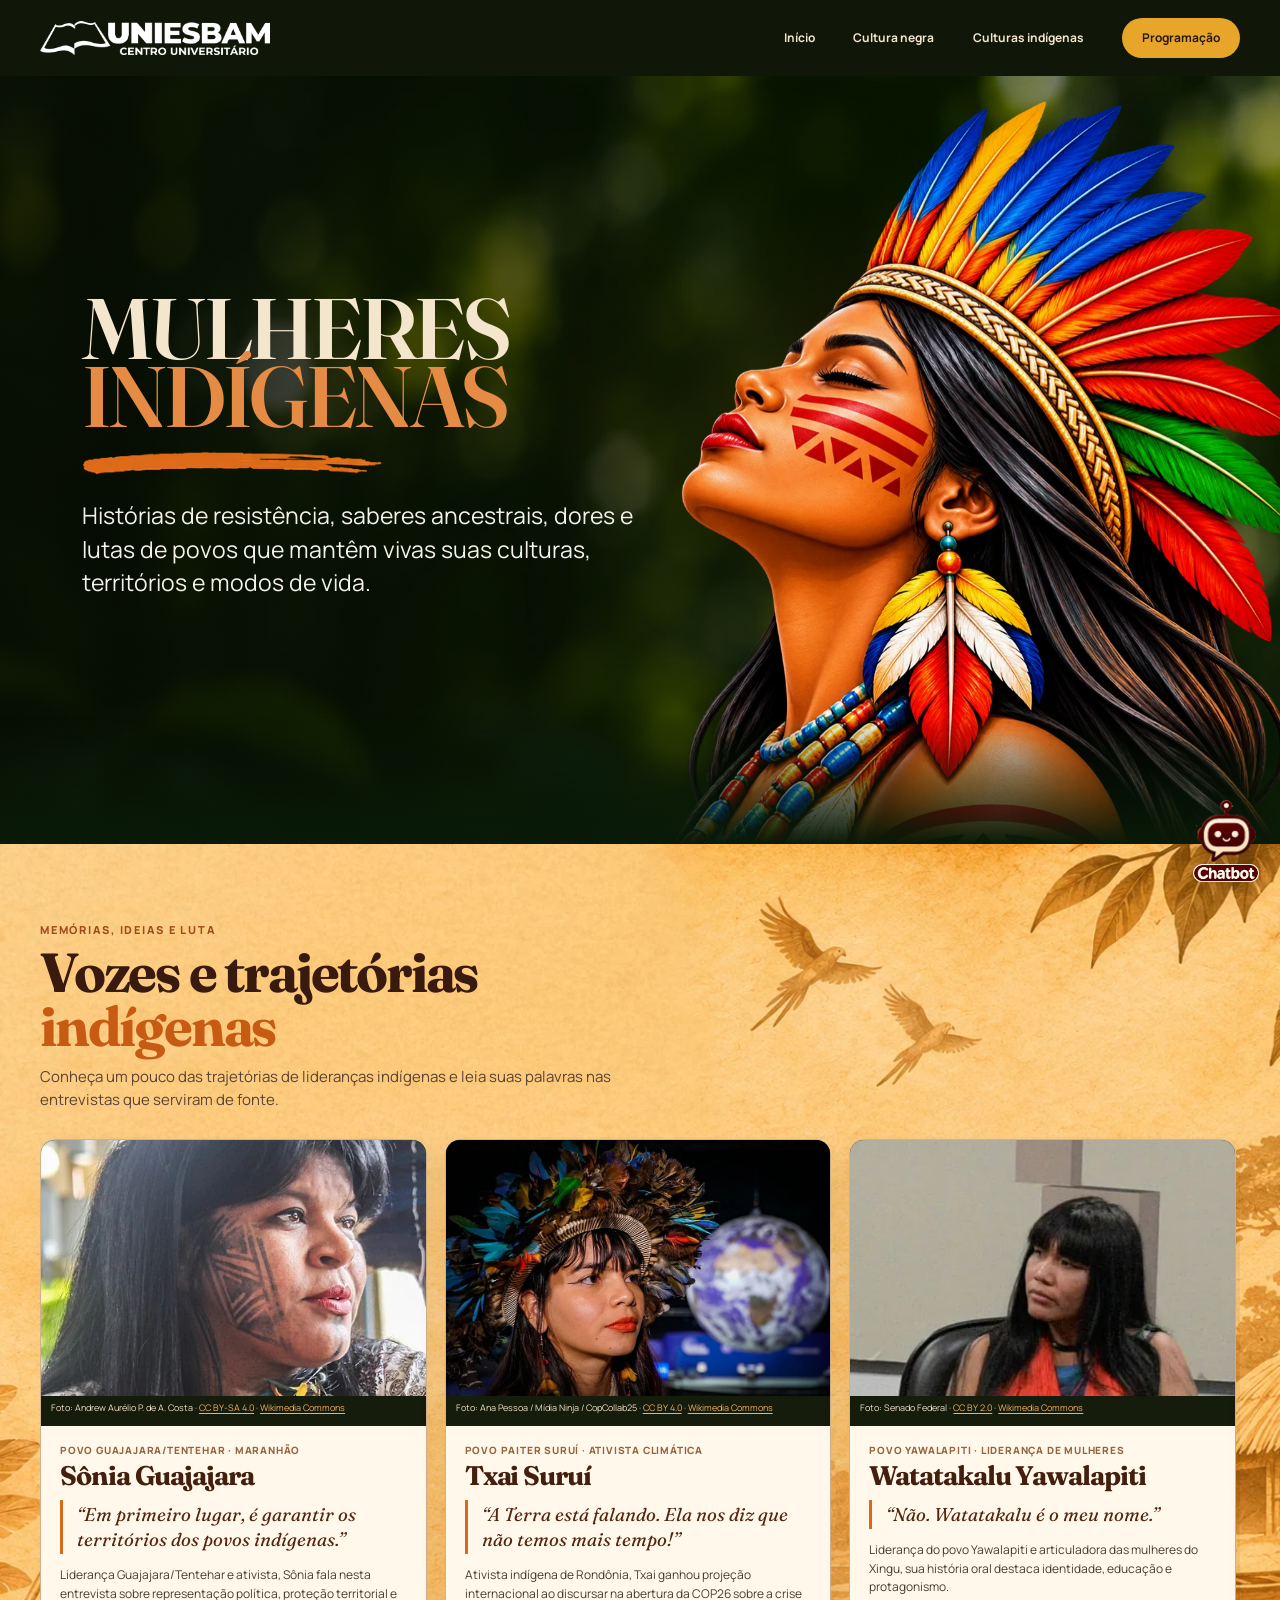
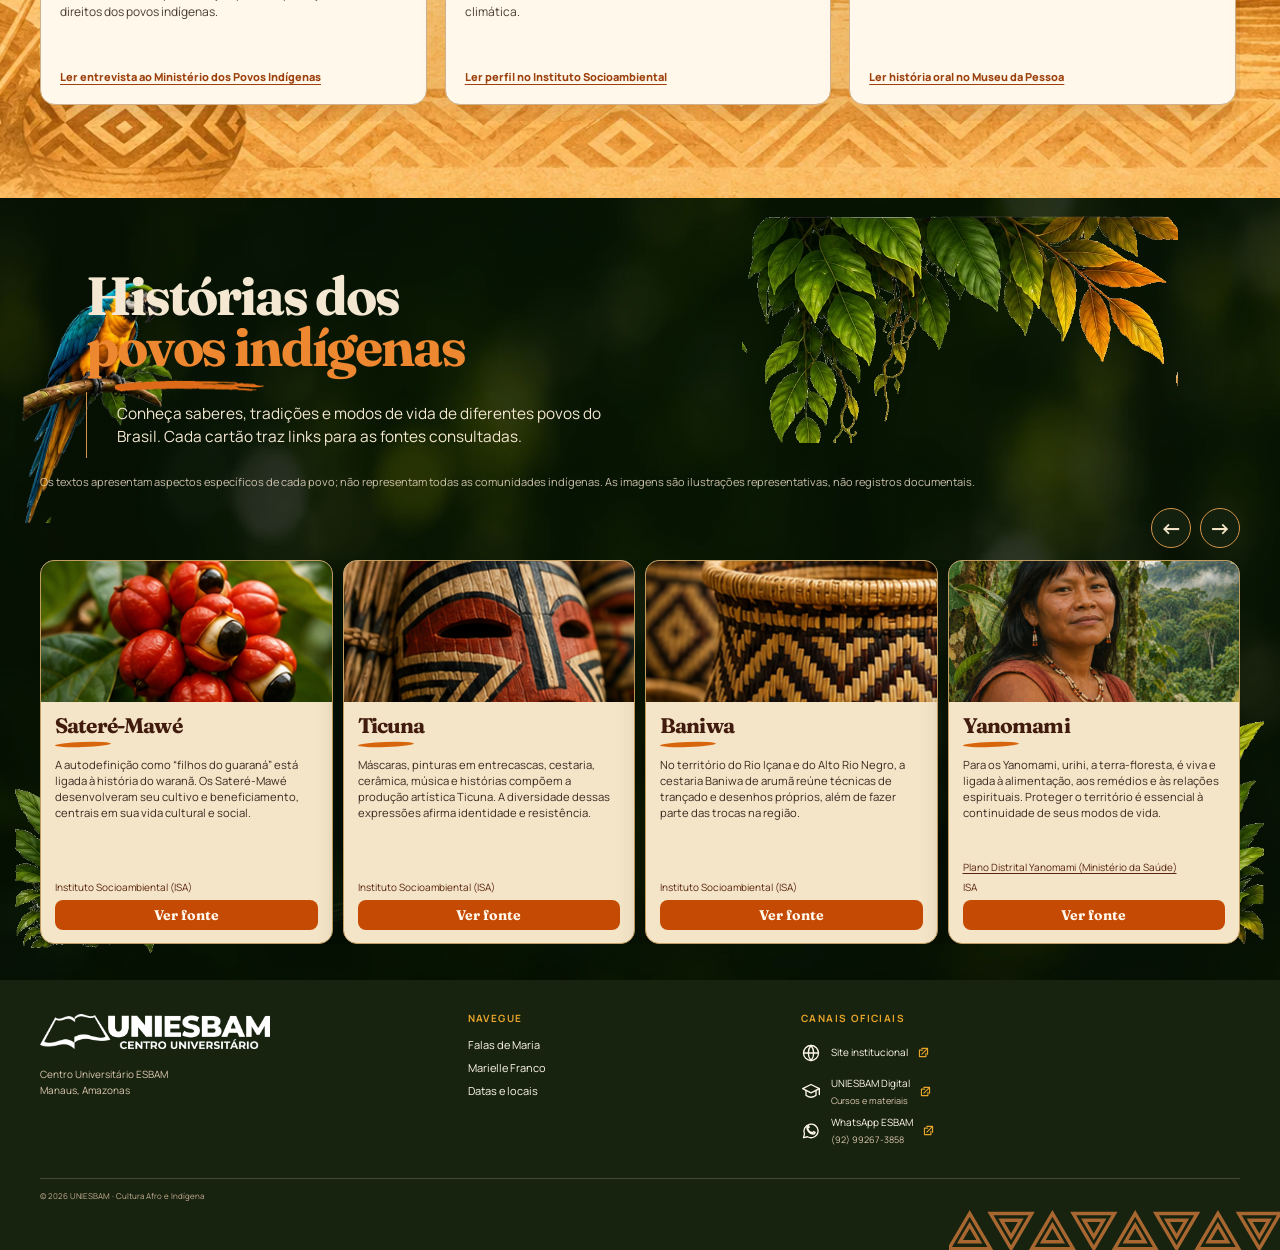
==== commit d9672268: "Adota título Mulheres Indígenas na página indígena" ====
--- a/indigenas.html
+++ b/indigenas.html
@@ -33,7 +33,7 @@
   <main id="conteudo">
     <section class="ind-hero" aria-labelledby="titulo-indigenas">
       <div class="ind-hero__copy">
-        <h1 id="titulo-indigenas">Povos<br><span>Ind&iacute;genas</span></h1>
+        <h1 id="titulo-indigenas">Mulheres<br><span>Ind&iacute;genas</span></h1>
         <img class="ind-hero__pincelada" src="assets/indigenas/05_pincelada_laranja.png" alt="" aria-hidden="true">
         <p>Hist&oacute;rias de resist&ecirc;ncia, saberes ancestrais, dores e lutas de povos que mant&ecirc;m vivas suas culturas, territ&oacute;rios e modos de vida.</p>
       </div>
--- a/css/indigenas.css
+++ b/css/indigenas.css
@@ -4,7 +4,7 @@
 .ind-hero::before { position: absolute; z-index: 0; inset: 0; background:radial-gradient(ellipse at var(--hero-luz-x,72%) var(--hero-luz-y,42%),rgb(237 135 48 / 10%),transparent 32%),linear-gradient(90deg,rgb(7 13 3 / 80%) 0%,rgb(7 13 3 / 40%) 46%,transparent 78%); content: ''; pointer-events: none; transition:background-position 180ms ease-out; }
 .ind-hero::after { position:absolute; z-index:3; right:0; bottom:0; left:0; height:clamp(70px,10vw,150px); background:linear-gradient(180deg,transparent 0%,rgb(9 26 8 / 48%) 46%,#091a08 100%); content:''; pointer-events:none; }
 .ind-hero__copy { position: relative; z-index: 2; width: min(47%, 730px); margin: 0 0 2vw 6.4%; }
-.ind-hero h1 { margin: 0; color: #f4e6cd; font-family: 'Fraunces', Georgia, serif; font-size: clamp(58px, 6.5vw, 112px); font-weight: 700; letter-spacing: -.045em; line-height: .93; }
+.ind-hero h1 { margin: 0; color: #f4e6cd; font-family: 'Fraunces', Georgia, serif; font-size: clamp(57px, 6.7vw, 91px); font-weight: 600; letter-spacing: -.04em; line-height: .79; text-transform: uppercase; }
 .ind-hero h1 span { color: #e58b44; }
 .ind-hero__pincelada { display: block; width: min(300px, 65%); height: auto; margin: 20px 0 24px; }
 .ind-hero__copy p { max-width: 600px; margin: 0; color: #f4f1e9; font-size: clamp(17px, 1.8vw, 29px); line-height: 1.45; }
@@ -224,3 +224,5 @@
 .historias__botao { display:grid; width:40px; height:40px; place-items:center; border:1px solid #d49348; border-radius:50%; color:#f5e5c8; background:#12200d; font:700 22px/1 Manrope,sans-serif; cursor:pointer; transition:background-color 160ms ease,transform 160ms ease; }
 .historias__botao:hover { background:#a6440c; transform:translateY(-2px); }
 .historias__botao:focus-visible { outline:3px solid #f2a052; outline-offset:3px; }
+
+.pagina-indigenas .rodape { background-color:#17220f; }
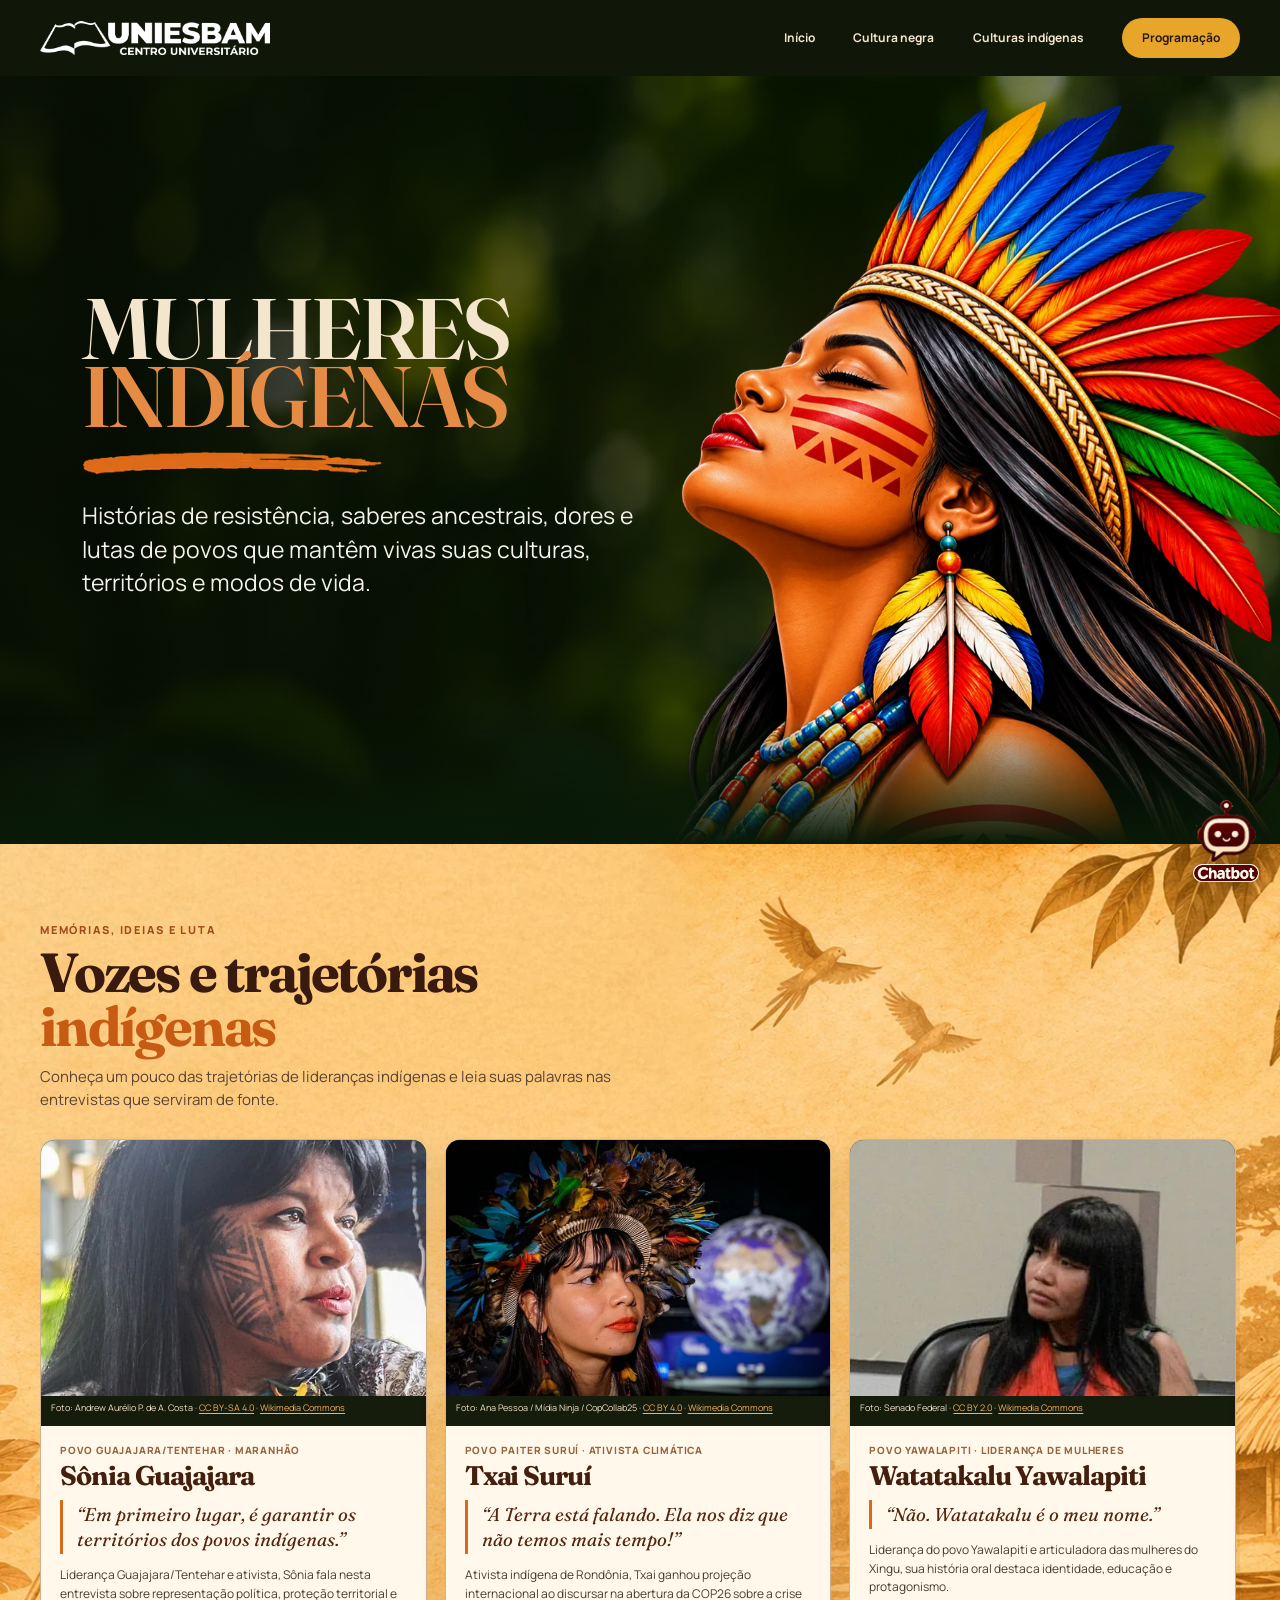
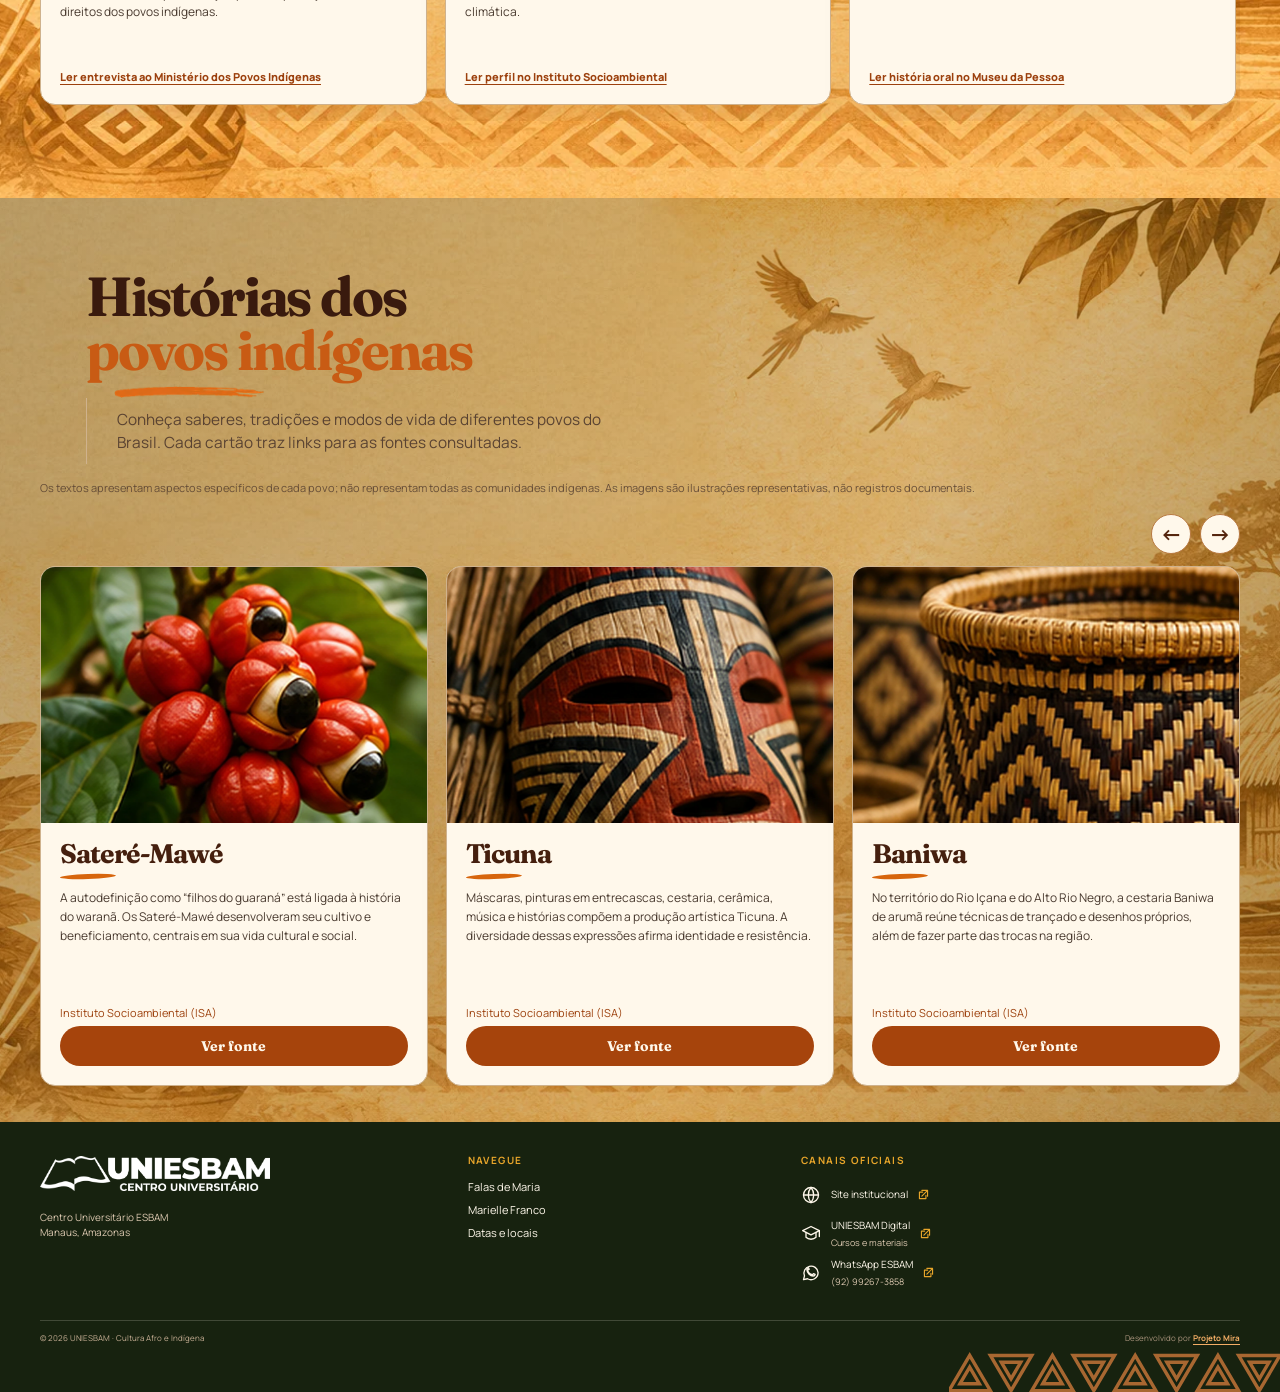
==== commit c9284d80: "Adiciona crédito com link do repositório no rodapé" ====
--- a/indigenas.html
+++ b/indigenas.html
@@ -319,7 +319,7 @@
         </a>
       </div>
     </div>
-    <div class="container rodape__base"><span>© 2026 UNIESBAM · Cultura Afro e Indígena</span></div>
+    <div class="container rodape__base"><span>© 2026 UNIESBAM · Cultura Afro e Indígena</span><span class="rodape__credito">Desenvolvido por <a href="https://github.com/HenriquePvAr/LaddingPage" target="_blank" rel="noopener noreferrer">Projeto Mira</a></span></div>
   </footer>
 
 <button class="atalho-chat" type="button" aria-expanded="false" aria-controls="painel-chat"
--- a/css/estilos.css
+++ b/css/estilos.css
@@ -371,3 +371,6 @@
 .carrossel__seta { display:grid; width:42px; height:42px; place-items:center; border:1px solid var(--terracota); border-radius:50%; color:var(--terracota); background:var(--creme); font:700 22px/1 Manrope,sans-serif; cursor:pointer; transition:color 160ms ease,background-color 160ms ease,transform 160ms ease; }
 .carrossel__seta:hover { color:var(--creme); background:var(--terracota); transform:translateY(-2px); }
 .carrossel__seta:focus-visible { outline:3px solid var(--dourado); outline-offset:3px; }
+
+.rodape__credito a { color:#f3ad65; font-weight:700; text-underline-offset:3px; }
+.rodape__credito a:hover { color:#fff8eb; }
--- a/css/indigenas.css
+++ b/css/indigenas.css
@@ -226,3 +226,24 @@
 .historias__botao:focus-visible { outline:3px solid #f2a052; outline-offset:3px; }
 
 .pagina-indigenas .rodape { background-color:#17220f; }
+
+/* A se??o de hist?rias acompanha o padr?o visual das biografias. */
+.pagina-indigenas .historias { color:#30180f; background:#f2e5d0 url('../assets/optimized/00_fundo_completo_sem_textos.webp') center / cover no-repeat; }
+.pagina-indigenas .historias__ornamento { display:none; }
+.pagina-indigenas .historias__abertura h2 { color:#391a0e; font-family:'Fraunces',Georgia,serif; font-size:clamp(34px,4.3vw,56px); letter-spacing:-.04em; line-height:.98; }
+.pagina-indigenas .historias__abertura h2 span { color:#c85b14; }
+.pagina-indigenas .historias__abertura p { border-color:#cfb28d; color:#5a4332; }
+.pagina-indigenas .historias__nota { color:#5a4332; }
+.pagina-indigenas .historias__grade { display:flex; width:100%; gap:18px; }
+.pagina-indigenas .historias__grade .historia-card { flex:0 0 calc((100% - 36px) / 3); min-height:520px; border-color:#cfb28d; border-radius:15px; color:#39261b; background:#fff8eb; box-shadow:0 12px 28px rgb(48 24 15 / 10%); scroll-snap-align:start; }
+.pagina-indigenas .historia-card__imagem { height:clamp(190px,20vw,270px); }
+.pagina-indigenas .historia-card__figura figcaption { min-height:30px; padding:6px 10px; color:#eee0c8; background:#17200d; font-size:9px; line-height:1.4; }
+.pagina-indigenas .historia-card__corpo { padding:17px 19px 19px; }
+.pagina-indigenas .historia-card h3 { color:#451f0e; font-size:clamp(23px,2.1vw,30px); }
+.pagina-indigenas .historia-card__corpo > p { color:#4a3b30; font-size:12px; line-height:1.55; }
+.pagina-indigenas .historia-card__fonte { color:#9c400d; font-size:11px; }
+.pagina-indigenas .historia-card__fonte strong { min-height:40px; border-radius:999px; background:#a6440c; font-size:14px; }
+.pagina-indigenas .historias__botao { border-color:#b87941; color:#54250e; background:#fff8eb; }
+.pagina-indigenas .historias__botao:hover { color:#fff8eb; background:#a6440c; }
+@media (max-width:980px) { .pagina-indigenas .historias__grade { gap:14px; } .pagina-indigenas .historias__grade .historia-card { flex-basis:calc((100% - 14px) / 2); } }
+@media (max-width:520px) { .pagina-indigenas .historias__grade { gap:12px; } .pagina-indigenas .historias__grade .historia-card { flex-basis:100%; min-height:0; } .pagina-indigenas .historia-card__imagem { height:220px; } }
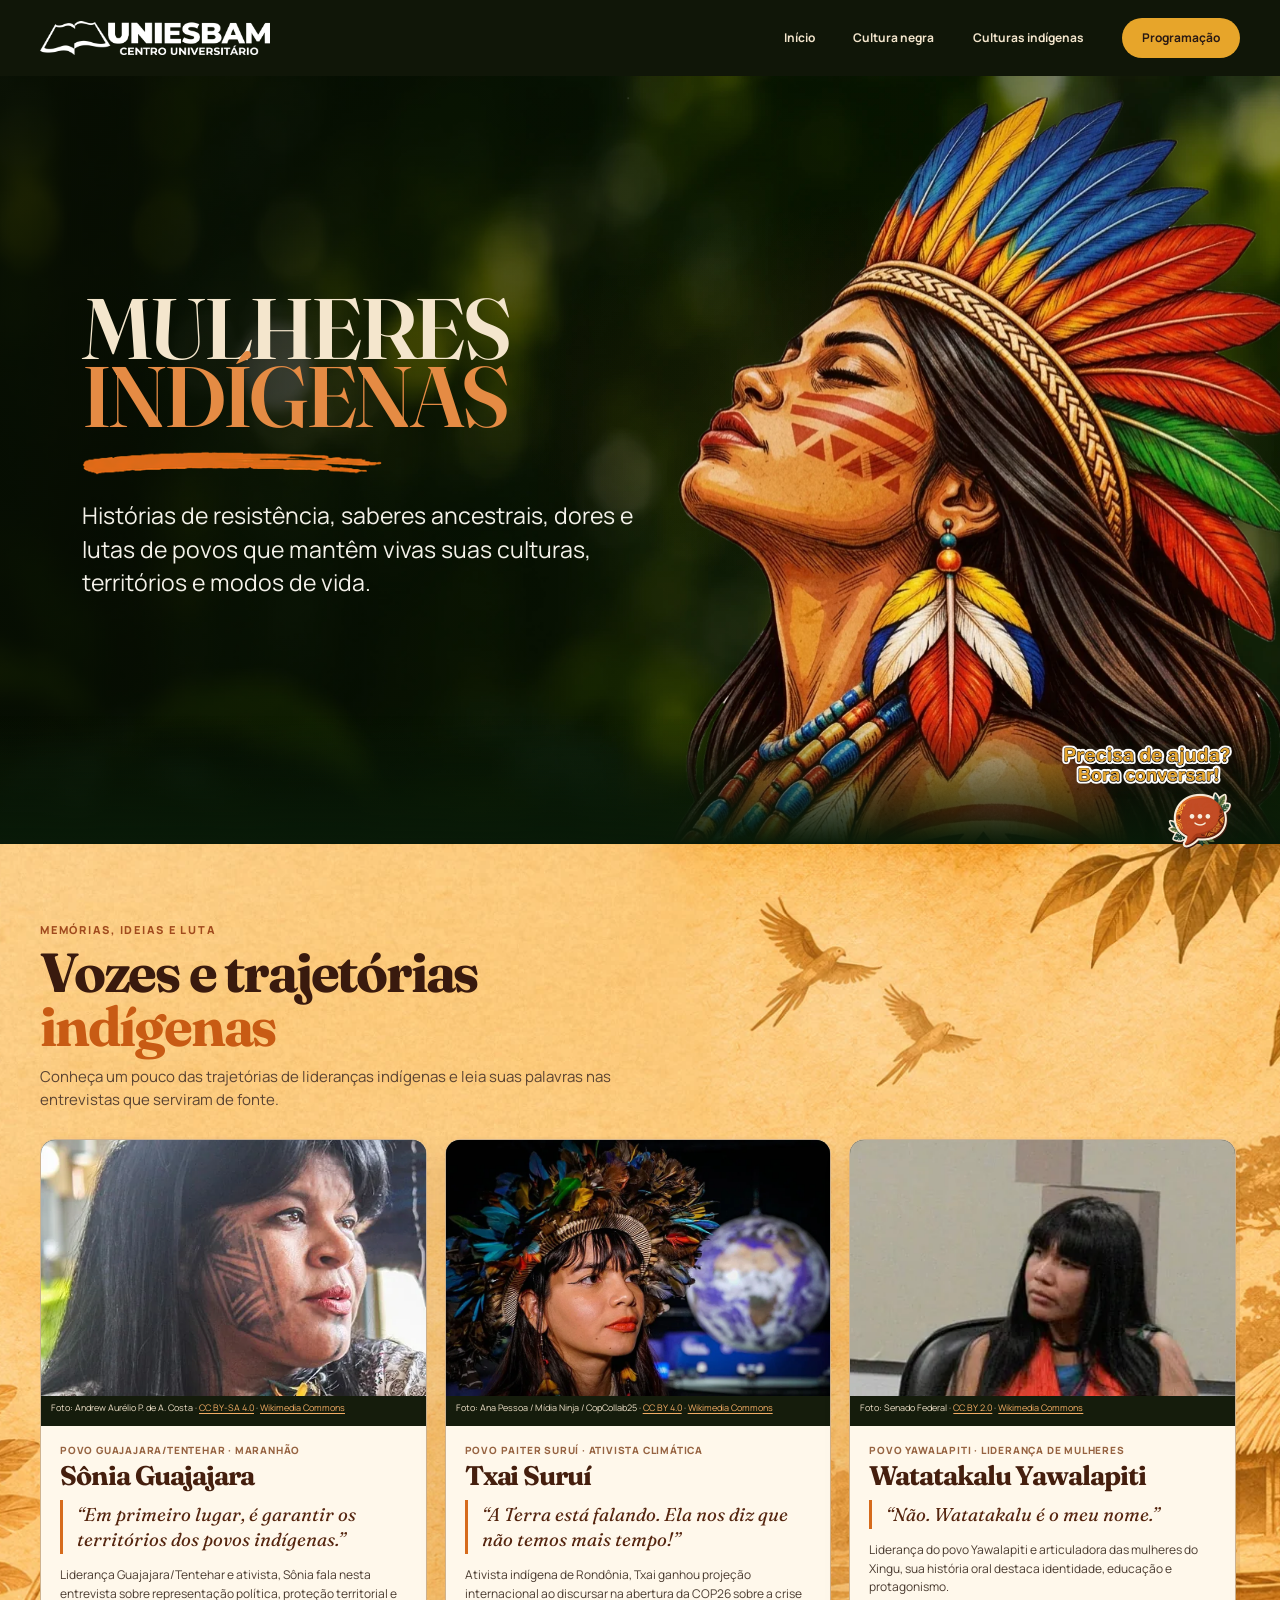
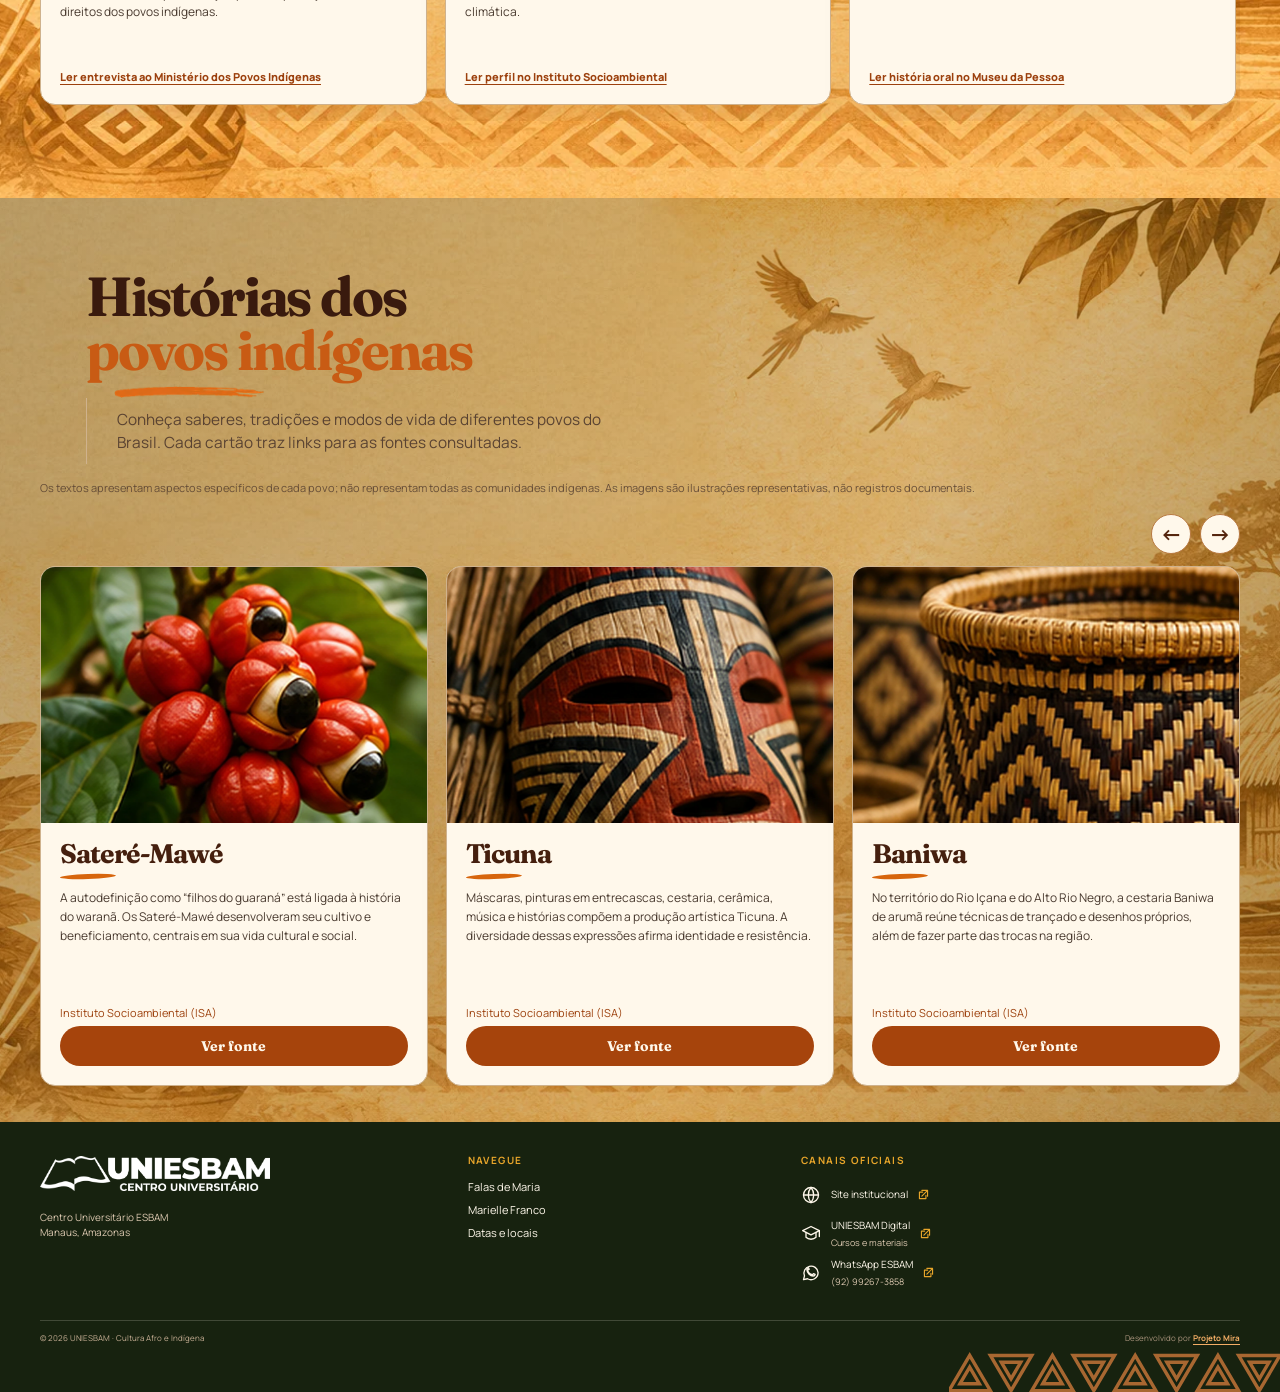
==== commit f0c89c5f: "Atualiza ilustrações indígenas, chatbot e adiciona Esperança Garcia - Substitui a personagem indígen" ====
--- a/indigenas.html
+++ b/indigenas.html
@@ -37,7 +37,7 @@
         <img class="ind-hero__pincelada" src="assets/indigenas/05_pincelada_laranja.png" alt="" aria-hidden="true">
         <p>Hist&oacute;rias de resist&ecirc;ncia, saberes ancestrais, dores e lutas de povos que mant&ecirc;m vivas suas culturas, territ&oacute;rios e modos de vida.</p>
       </div>
-      <img class="ind-hero__personagem" src="assets/optimized/02_personagem_indigena_espelhada_transparente.webp" alt="Ilustra&ccedil;&atilde;o art&iacute;stica de uma mulher ind&iacute;gena com cocar de penas coloridas, adornos e pintura facial." width="1536" height="1024">
+      <img class="ind-hero__personagem" src="assets/optimized/02_personagem_indigena_espelhada_transparente.webp" alt="Ilustra&ccedil;&atilde;o art&iacute;stica de uma mulher ind&iacute;gena com cocar de penas coloridas, adornos e pintura facial." width="896" height="1200">
     </section>
     <section class="vozes" id="vozes" aria-labelledby="titulo-vozes">
       <div class="container">
@@ -322,14 +322,14 @@
     <div class="container rodape__base"><span>© 2026 UNIESBAM · Cultura Afro e Indígena</span><span class="rodape__credito">Desenvolvido por <a href="https://github.com/HenriquePvAr/LaddingPage" target="_blank" rel="noopener noreferrer">Projeto Mira</a></span></div>
   </footer>
 
-<button class="atalho-chat" type="button" aria-expanded="false" aria-controls="painel-chat"
-    aria-label="Abrir o chatbot">
-    <img class="atalho-chat__icone" src="assets/optimized/chatbot.webp" alt="" width="256" height="256">
-    <img class="atalho-chat__rotulo" src="assets/optimized/chatbot-rotulo.webp" alt="" width="480" height="129">
-  </button>
+<a class="atalho-chat" href="https://wa.me/5592992270565" target="_blank" rel="noopener noreferrer"
+    aria-label="Conversar pelo WhatsApp, (92) 99227-0565, abre em nova aba">
+    <img class="atalho-chat__icone" src="assets/optimized/chatbot.webp" alt="" width="256" height="228">
+    <img class="atalho-chat__rotulo" src="assets/optimized/chatbot-rotulo.webp" alt="" width="560" height="129">
+  </a>
   <div class="painel-chat" id="painel-chat" role="dialog" aria-labelledby="titulo-chat" aria-modal="true" hidden>
     <div class="painel-chat__cabeca">
-      <img src="assets/optimized/chatbot.webp" alt="" width="38" height="38">
+      <img src="assets/optimized/chatbot.webp" alt="" width="38" height="34">
       <div>
         <p class="painel-chat__nome" id="titulo-chat">Chat do encontro</p>
         <p class="painel-chat__estado">UNIESBAM · Cultura Afro e Indígena</p>
--- a/css/estilos.css
+++ b/css/estilos.css
@@ -194,12 +194,13 @@
 .chamado-museu__acao > span, .chamado-museu__acao::before, .chamado-museu__acao::after { display:none !important; content:none !important; }
 .chamado-museu__acao:hover { text-decoration:underline; text-underline-offset:3px; }
 
-.atalho-chat { position: fixed; z-index: 25; right: 18px; bottom: 18px; display: flex; width: 72px; flex-direction: column; align-items: center; gap: 2px; padding: 0; border: 0; background: transparent; cursor: pointer; transition: transform .2s ease; }
-.atalho-chat__icone { width: 62px; height: 62px; object-fit: contain; filter: drop-shadow(0 8px 14px rgb(41 25 20 / 30%)); }
-.atalho-chat__rotulo { width: 66px; height: auto; filter: drop-shadow(0 4px 8px rgb(41 25 20 / 25%)); }
+/* Proporção inspirada no chat do suporte Microsoft: ícone de 64px a 48px das bordas, com a frase por cima. */
+.atalho-chat { position: fixed; z-index: 25; right: 48px; bottom: 48px; display: flex; flex-direction: column-reverse; align-items: flex-end; gap: 4px; padding: 0; border: 0; background: transparent; text-decoration: none; cursor: pointer; transition: transform .2s ease; }
+.atalho-chat__icone { width: 64px; height: 64px; flex: none; object-fit: contain; filter: drop-shadow(0 6px 12px rgb(41 25 20 / 30%)); }
+.atalho-chat__rotulo { width: 170px; max-width: none; height: auto; filter: drop-shadow(0 3px 6px rgb(41 25 20 / 35%)); }
 .atalho-chat:hover, .atalho-chat:focus-visible { transform: translateY(-3px); }
 .atalho-chat:focus-visible { outline: 3px solid var(--dourado); outline-offset: 4px; border-radius: 12px; }
-.painel-chat { position: fixed; z-index: 26; right: 18px; bottom: 116px; display: flex; width: min(360px, calc(100vw - 24px)); max-height: min(560px, calc(100vh - 136px)); flex-direction: column; overflow: hidden; border: 1px solid #d7b994; border-radius: 18px; color: var(--espresso); background: var(--creme); box-shadow: 0 18px 40px rgb(41 25 20 / 22%); }
+.painel-chat { position: fixed; z-index: 26; right: 48px; bottom: 168px; display: flex; width: min(360px, calc(100vw - 24px)); max-height: min(560px, calc(100vh - 188px)); flex-direction: column; overflow: hidden; border: 1px solid #d7b994; border-radius: 18px; color: var(--espresso); background: var(--creme); box-shadow: 0 18px 40px rgb(41 25 20 / 22%); }
 .painel-chat[hidden] { display: none; }
 .painel-chat__cabeca { display: grid; grid-template-columns: 42px 1fr auto; align-items: center; gap: 10px; padding: 12px 12px 10px; color: var(--creme); background: var(--espresso-profundo); }
 .painel-chat__cabeca img { width: 42px; height: 42px; object-fit: contain; }
@@ -282,10 +283,10 @@
   .chamado-museu__cartao { padding:0; }
   .chamado-museu__corpo { padding:16px 16px 20px; }
   .chamado-museu__imagem { height:190px; }
-  .atalho-chat { right: 10px; bottom: 10px; width: 58px; }
-  .atalho-chat__icone { width: 50px; height: 50px; }
-  .atalho-chat__rotulo { width: 54px; }
-  .painel-chat { right:10px; bottom:calc(92px + env(safe-area-inset-bottom)); width:min(360px,calc(100vw - 20px)); max-height:min(560px,calc(100dvh - 112px - env(safe-area-inset-bottom))); }
+  .atalho-chat { right: 16px; bottom: calc(16px + env(safe-area-inset-bottom)); align-items: flex-end; gap: 4px; }
+  .atalho-chat__icone { width: 54px; height: 54px; }
+  .atalho-chat__rotulo { width: 140px; }
+  .painel-chat { right:10px; bottom:calc(118px + env(safe-area-inset-bottom)); width:min(360px,calc(100vw - 20px)); max-height:min(560px,calc(100dvh - 138px - env(safe-area-inset-bottom))); }
   .painel-chat__formulario input { min-height:44px; font-size:16px; }
   .painel-chat__sugestoes button, .painel-chat__formulario button, .painel-chat__fechar { min-height:44px; }
   .chamado-museu__grade { grid-template-columns: 1fr; }
@@ -371,6 +372,6 @@
 .carrossel__seta { display:grid; width:42px; height:42px; place-items:center; border:1px solid var(--terracota); border-radius:50%; color:var(--terracota); background:var(--creme); font:700 22px/1 Manrope,sans-serif; cursor:pointer; transition:color 160ms ease,background-color 160ms ease,transform 160ms ease; }
 .carrossel__seta:hover { color:var(--creme); background:var(--terracota); transform:translateY(-2px); }
 .carrossel__seta:focus-visible { outline:3px solid var(--dourado); outline-offset:3px; }
-
-.rodape__credito a { color:#f3ad65; font-weight:700; text-underline-offset:3px; }
-.rodape__credito a:hover { color:#fff8eb; }
+
+.rodape__credito a { color:#f3ad65; font-weight:700; text-underline-offset:3px; }
+.rodape__credito a:hover { color:#fff8eb; }
